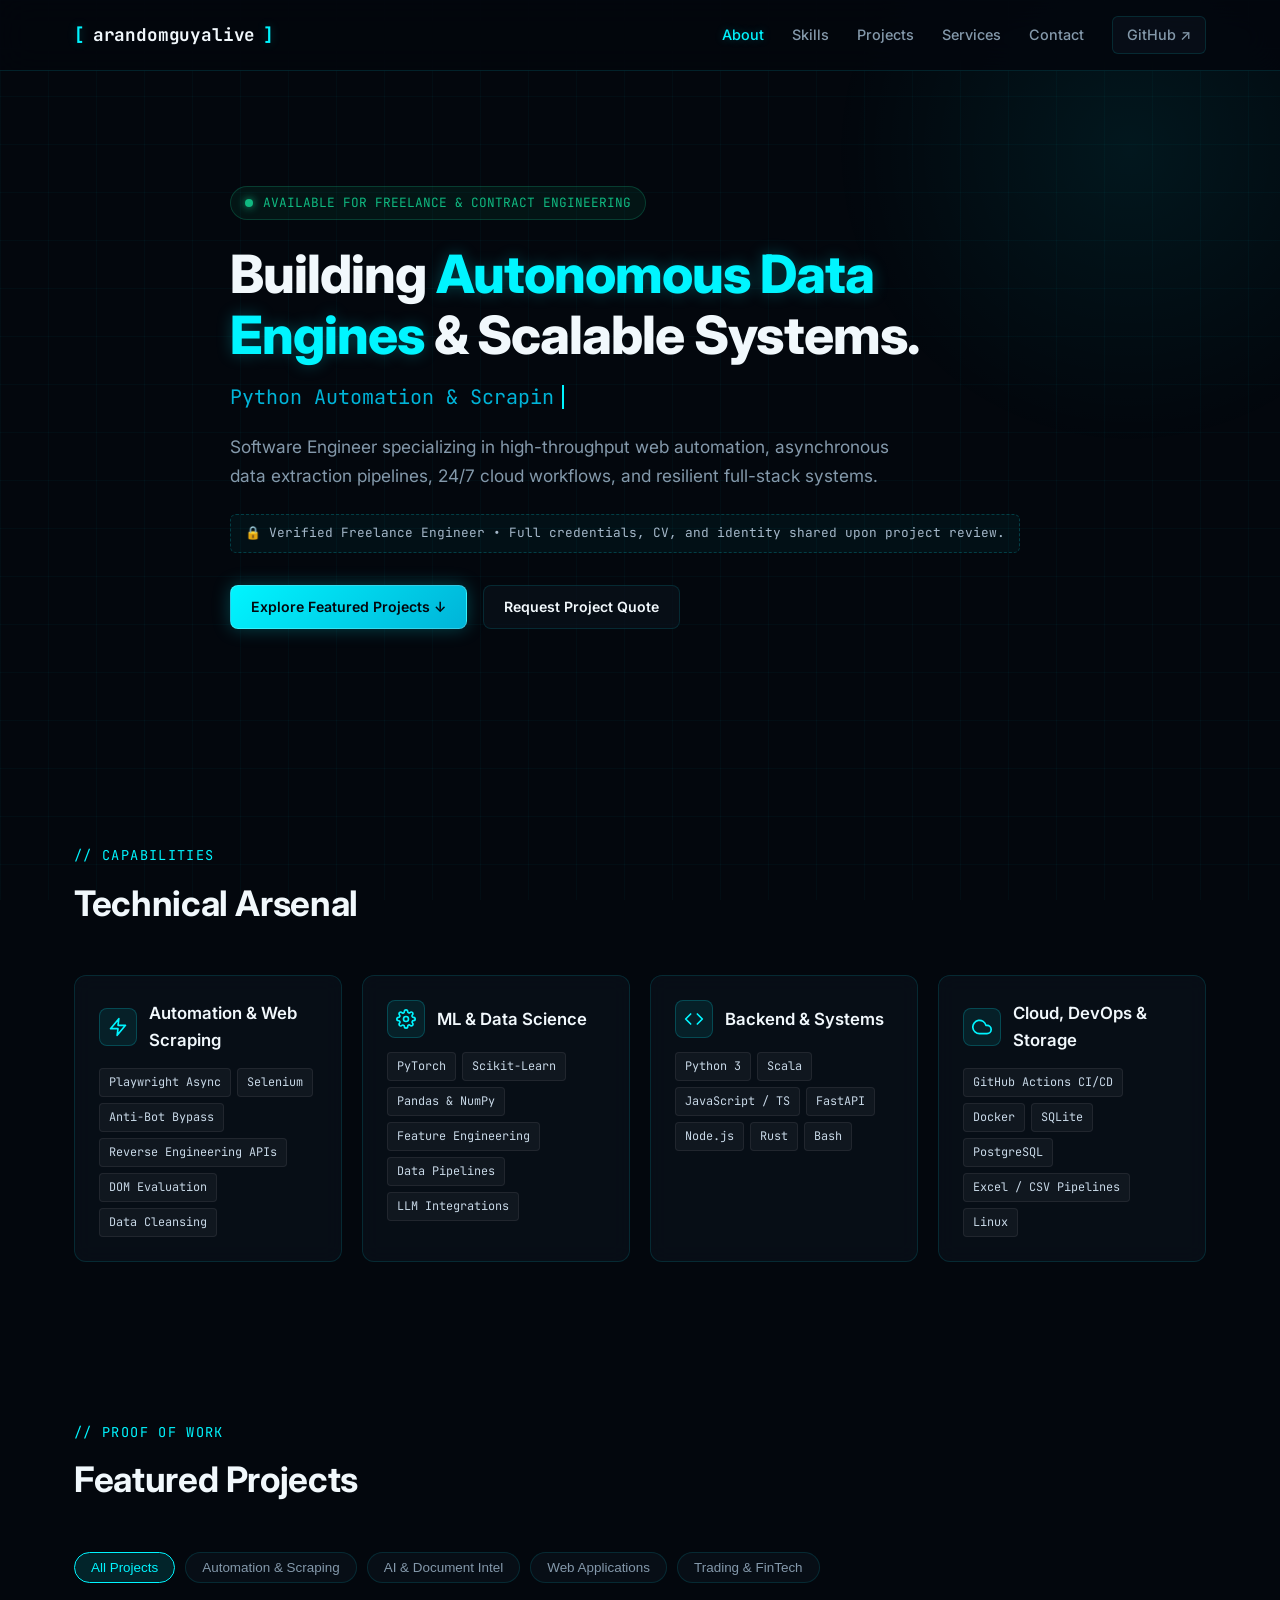
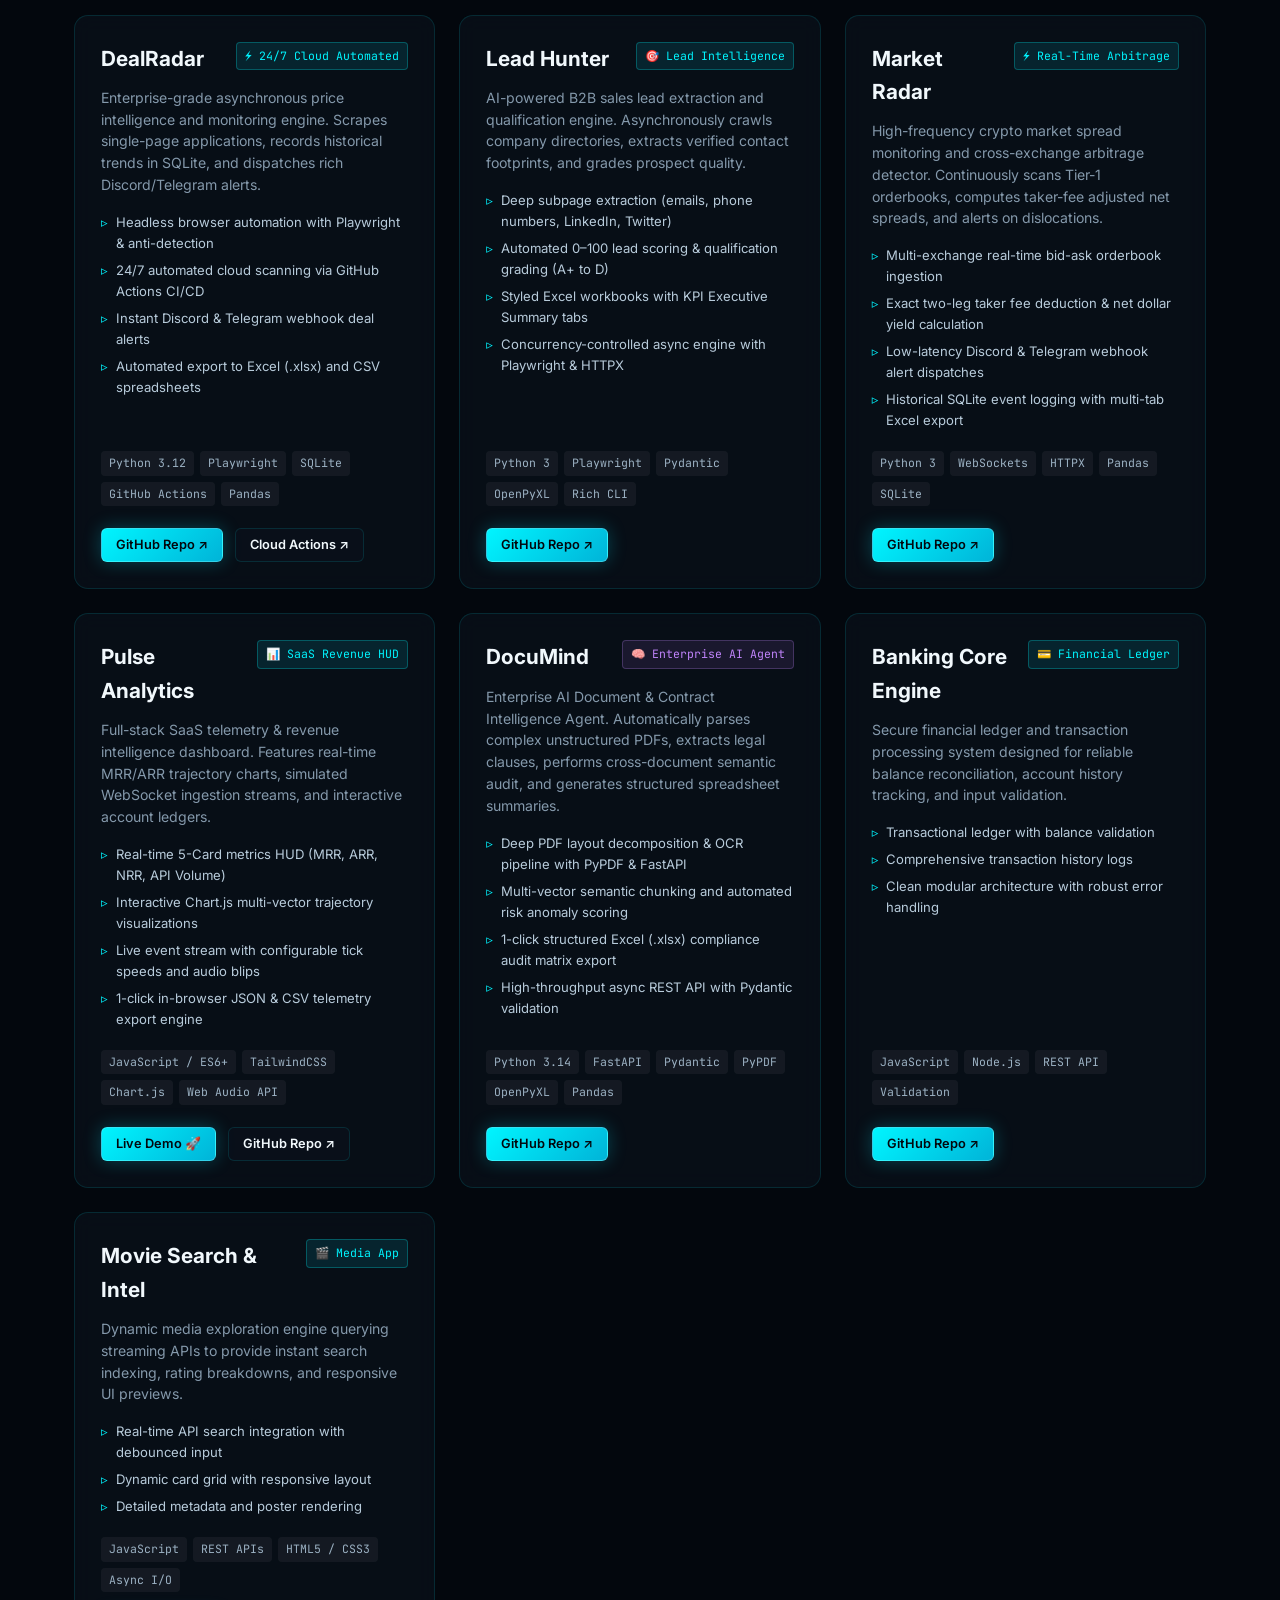
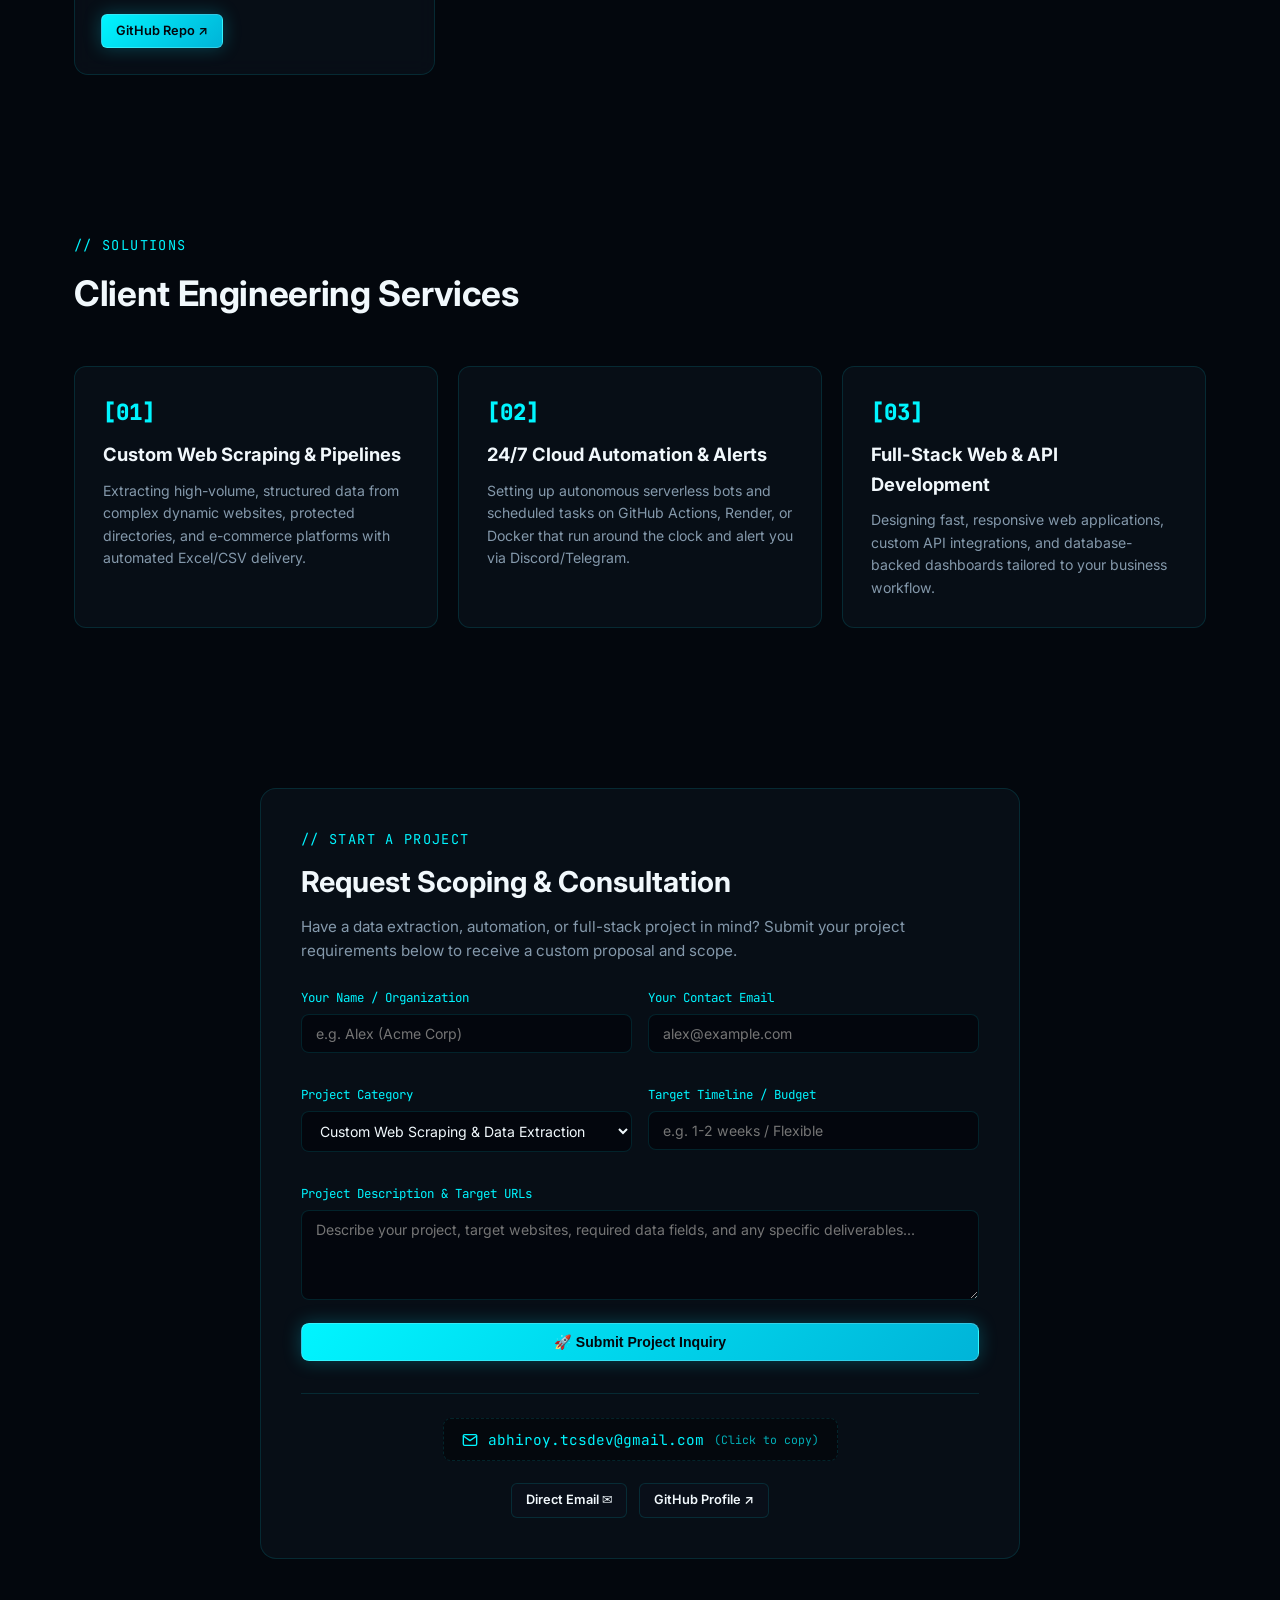
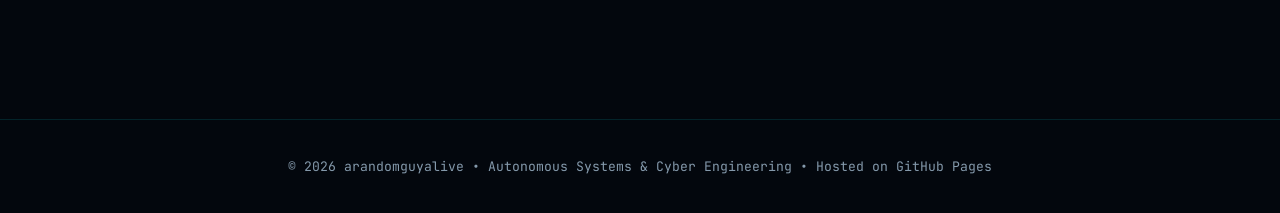
==== index.html @ b8da4493 "feat(portfolio): add DocuMind project and Live Demo link for pulse-analytics" ====
<!DOCTYPE html>
<html lang="en">
<head>
  <meta charset="UTF-8">
  <meta name="viewport" content="width=device-width, initial-scale=1.0">
  <title>arandomguyalive | Full-Stack Software Engineer & Automation Architect</title>
  <meta name="description" content="Portfolio of arandomguyalive — Full-Stack Engineer, Python Automation Architect, and Data Intelligence Specialist.">
  <link rel="stylesheet" href="assets/css/style.css">
  <link rel="preconnect" href="https://fonts.googleapis.com">
  <link rel="preconnect" href="https://fonts.gstatic.com" crossorigin>
  <link href="https://fonts.googleapis.com/css2?family=Inter:wght@400;500;600;700;800&family=JetBrains+Mono:wght@400;600;700&display=swap" rel="stylesheet">
</head>
<body>

  <div class="ambient-glow"></div>

  <!-- Navigation Header -->
  <header>
    <div class="container nav-container">
      <a href="#" class="logo">
        <span class="logo-bracket">[</span>arandomguyalive<span class="logo-bracket">]</span>
      </a>
      <ul class="nav-links">
        <li><a href="#about" class="active">About</a></li>
        <li><a href="#skills">Skills</a></li>
        <li><a href="#projects">Projects</a></li>
        <li><a href="#services">Services</a></li>
        <li><a href="#contact">Contact</a></li>
        <li><a href="https://github.com/arandomguyalive" target="_blank" class="btn btn-secondary btn-sm">GitHub ↗</a></li>
      </ul>
    </div>
  </header>

  <!-- Hero Section -->
  <section class="hero" id="about">
    <div class="container">
      <div class="hero-content">
        <div class="status-pill">
          <span class="pulse-indicator"></span>
          <span>AVAILABLE FOR FREELANCE & CONTRACT ENGINEERING</span>
        </div>
        <h1>Building <span class="highlight">Autonomous Data Engines</span> & Scalable Systems.</h1>
        <div class="typed-container">
          <span id="typed-text">Python Automation Architect</span>
          <span class="typed-cursor"></span>
        </div>
        <p class="hero-description">
          Software Engineer specializing in high-throughput web automation, asynchronous data extraction pipelines, 24/7 cloud workflows, and resilient full-stack systems.
        </p>
        <div class="privacy-badge">
          <span>🔒 Verified Freelance Engineer • Full credentials, CV, and identity shared upon project review.</span>
        </div>
        <div class="hero-cta">
          <a href="#projects" class="btn btn-primary">Explore Featured Projects ↓</a>
          <a href="#contact" class="btn btn-secondary">Request Project Quote</a>
        </div>
      </div>
    </div>
  </section>

  <!-- Technical Arsenal / Skills Matrix -->
  <section id="skills">
    <div class="container">
      <div class="section-header">
        <span class="section-tag">// Capabilities</span>
        <h2 class="section-title">Technical Arsenal</h2>
      </div>
      <div class="skills-grid">
        
        <!-- Skill 1: Automation & Scraping -->
        <div class="skill-card">
          <div class="skill-header">
            <div class="skill-icon">
              <svg width="20" height="20" viewBox="0 0 24 24" fill="none" stroke="currentColor" stroke-width="2" stroke-linecap="round" stroke-linejoin="round"><path d="M13 2L3 14h9l-1 8 10-12h-9l1-8z"/></svg>
            </div>
            <h3 class="skill-title">Automation & Web Scraping</h3>
          </div>
          <div class="skill-tags">
            <span class="skill-tag">Playwright Async</span>
            <span class="skill-tag">Selenium</span>
            <span class="skill-tag">Anti-Bot Bypass</span>
            <span class="skill-tag">Reverse Engineering APIs</span>
            <span class="skill-tag">DOM Evaluation</span>
            <span class="skill-tag">Data Cleansing</span>
          </div>
        </div>

        <!-- Skill 2: Machine Learning & Data Science -->
        <div class="skill-card">
          <div class="skill-header">
            <div class="skill-icon">
              <svg width="20" height="20" viewBox="0 0 24 24" fill="none" stroke="currentColor" stroke-width="2" stroke-linecap="round" stroke-linejoin="round"><circle cx="12" cy="12" r="3"/><path d="M19.4 15a1.65 1.65 0 0 0 .33 1.82l.06.06a2 2 0 0 1 0 2.83 2 2 0 0 1-2.83 0l-.06-.06a1.65 1.65 0 0 0-1.82-.33 1.65 1.65 0 0 0-1 1.51V21a2 2 0 0 1-2 2 2 2 0 0 1-2-2v-.09A1.65 1.65 0 0 0 9 19.4a1.65 1.65 0 0 0-1.82.33l-.06.06a2 2 0 0 1-2.83 0 2 2 0 0 1 0-2.83l.06-.06a1.65 1.65 0 0 0 .33-1.82 1.65 1.65 0 0 0-1.51-1H3a2 2 0 0 1-2-2 2 2 0 0 1 2-2h.09A1.65 1.65 0 0 0 4.6 9a1.65 1.65 0 0 0-.33-1.82l-.06-.06a2 2 0 0 1 0-2.83 2 2 0 0 1 2.83 0l.06.06a1.65 1.65 0 0 0 1.82.33H9a1.65 1.65 0 0 0 1-1.51V3a2 2 0 0 1 2-2 2 2 0 0 1 2 2v.09a1.65 1.65 0 0 0 1 1.51 1.65 1.65 0 0 0 1.82-.33l.06-.06a2 2 0 0 1 2.83 0 2 2 0 0 1 0 2.83l-.06.06a1.65 1.65 0 0 0-.33 1.82V9a1.65 1.65 0 0 0 1.51 1H21a2 2 0 0 1 2 2 2 2 0 0 1-2 2h-.09a1.65 1.65 0 0 0-1.51 1z"/></svg>
            </div>
            <h3 class="skill-title">ML & Data Science</h3>
          </div>
          <div class="skill-tags">
            <span class="skill-tag">PyTorch</span>
            <span class="skill-tag">Scikit-Learn</span>
            <span class="skill-tag">Pandas & NumPy</span>
            <span class="skill-tag">Feature Engineering</span>
            <span class="skill-tag">Data Pipelines</span>
            <span class="skill-tag">LLM Integrations</span>
          </div>
        </div>

        <!-- Skill 3: Backend & Systems -->
        <div class="skill-card">
          <div class="skill-header">
            <div class="skill-icon">
              <svg width="20" height="20" viewBox="0 0 24 24" fill="none" stroke="currentColor" stroke-width="2" stroke-linecap="round" stroke-linejoin="round"><polyline points="16 18 22 12 16 6"/><polyline points="8 6 2 12 8 18"/></svg>
            </div>
            <h3 class="skill-title">Backend & Systems</h3>
          </div>
          <div class="skill-tags">
            <span class="skill-tag">Python 3</span>
            <span class="skill-tag">Scala</span>
            <span class="skill-tag">JavaScript / TS</span>
            <span class="skill-tag">FastAPI</span>
            <span class="skill-tag">Node.js</span>
            <span class="skill-tag">Rust</span>
            <span class="skill-tag">Bash</span>
          </div>
        </div>

        <!-- Skill 4: Cloud, DevOps & Storage -->
        <div class="skill-card">
          <div class="skill-header">
            <div class="skill-icon">
              <svg width="20" height="20" viewBox="0 0 24 24" fill="none" stroke="currentColor" stroke-width="2" stroke-linecap="round" stroke-linejoin="round"><path d="M18 10h-1.26A8 8 0 1 0 9 20h9a5 5 0 0 0 0-10z"/></svg>
            </div>
            <h3 class="skill-title">Cloud, DevOps & Storage</h3>
          </div>
          <div class="skill-tags">
            <span class="skill-tag">GitHub Actions CI/CD</span>
            <span class="skill-tag">Docker</span>
            <span class="skill-tag">SQLite</span>
            <span class="skill-tag">PostgreSQL</span>
            <span class="skill-tag">Excel / CSV Pipelines</span>
            <span class="skill-tag">Linux</span>
          </div>
        </div>

      </div>
    </div>
  </section>

  <!-- Featured Projects Showcase -->
  <section id="projects">
    <div class="container">
      <div class="section-header">
        <span class="section-tag">// Proof of Work</span>
        <h2 class="section-title">Featured Projects</h2>
      </div>

      <div class="filter-container">
        <button class="filter-btn active" data-filter="all">All Projects</button>
        <button class="filter-btn" data-filter="automation">Automation & Scraping</button>
        <button class="filter-btn" data-filter="ai">AI & Document Intel</button>
        <button class="filter-btn" data-filter="fullstack">Web Applications</button>
        <button class="filter-btn" data-filter="fintech">Trading & FinTech</button>
      </div>

      <div class="projects-grid">

        <!-- Project 1: DealRadar -->
        <div class="project-card" data-category="automation">
          <div>
            <div class="project-header">
              <h3 class="project-title">DealRadar</h3>
              <span class="project-badge">⚡ 24/7 Cloud Automated</span>
            </div>
            <p class="project-description">
              Enterprise-grade asynchronous price intelligence and monitoring engine. Scrapes single-page applications, records historical trends in SQLite, and dispatches rich Discord/Telegram alerts.
            </p>
            <ul class="project-features">
              <li><span class="feature-bullet">▹</span> Headless browser automation with Playwright & anti-detection</li>
              <li><span class="feature-bullet">▹</span> 24/7 automated cloud scanning via GitHub Actions CI/CD</li>
              <li><span class="feature-bullet">▹</span> Instant Discord & Telegram webhook deal alerts</li>
              <li><span class="feature-bullet">▹</span> Automated export to Excel (.xlsx) and CSV spreadsheets</li>
            </ul>
          </div>
          <div>
            <div class="project-tech-stack">
              <span class="tech-tag">Python 3.12</span>
              <span class="tech-tag">Playwright</span>
              <span class="tech-tag">SQLite</span>
              <span class="tech-tag">GitHub Actions</span>
              <span class="tech-tag">Pandas</span>
            </div>
            <div class="project-links">
              <a href="https://github.com/arandomguyalive/DealRadar" target="_blank" class="btn btn-primary btn-sm">GitHub Repo ↗</a>
              <a href="https://github.com/arandomguyalive/DealRadar/actions" target="_blank" class="btn btn-secondary btn-sm">Cloud Actions ↗</a>
            </div>
          </div>
        </div>

        <!-- Project 2: Lead Hunter -->
        <div class="project-card" data-category="automation">
          <div>
            <div class="project-header">
              <h3 class="project-title">Lead Hunter</h3>
              <span class="project-badge">🎯 Lead Intelligence</span>
            </div>
            <p class="project-description">
              AI-powered B2B sales lead extraction and qualification engine. Asynchronously crawls company directories, extracts verified contact footprints, and grades prospect quality.
            </p>
            <ul class="project-features">
              <li><span class="feature-bullet">▹</span> Deep subpage extraction (emails, phone numbers, LinkedIn, Twitter)</li>
              <li><span class="feature-bullet">▹</span> Automated 0–100 lead scoring & qualification grading (A+ to D)</li>
              <li><span class="feature-bullet">▹</span> Styled Excel workbooks with KPI Executive Summary tabs</li>
              <li><span class="feature-bullet">▹</span> Concurrency-controlled async engine with Playwright & HTTPX</li>
            </ul>
          </div>
          <div>
            <div class="project-tech-stack">
              <span class="tech-tag">Python 3</span>
              <span class="tech-tag">Playwright</span>
              <span class="tech-tag">Pydantic</span>
              <span class="tech-tag">OpenPyXL</span>
              <span class="tech-tag">Rich CLI</span>
            </div>
            <div class="project-links">
              <a href="https://github.com/arandomguyalive/lead-hunter" target="_blank" class="btn btn-primary btn-sm">GitHub Repo ↗</a>
            </div>
          </div>
        </div>

        <!-- Project 3: Market Radar -->
        <div class="project-card" data-category="fintech">
          <div>
            <div class="project-header">
              <h3 class="project-title">Market Radar</h3>
              <span class="project-badge">⚡ Real-Time Arbitrage</span>
            </div>
            <p class="project-description">
              High-frequency crypto market spread monitoring and cross-exchange arbitrage detector. Continuously scans Tier-1 orderbooks, computes taker-fee adjusted net spreads, and alerts on dislocations.
            </p>
            <ul class="project-features">
              <li><span class="feature-bullet">▹</span> Multi-exchange real-time bid-ask orderbook ingestion</li>
              <li><span class="feature-bullet">▹</span> Exact two-leg taker fee deduction & net dollar yield calculation</li>
              <li><span class="feature-bullet">▹</span> Low-latency Discord & Telegram webhook alert dispatches</li>
              <li><span class="feature-bullet">▹</span> Historical SQLite event logging with multi-tab Excel export</li>
            </ul>
          </div>
          <div>
            <div class="project-tech-stack">
              <span class="tech-tag">Python 3</span>
              <span class="tech-tag">WebSockets</span>
              <span class="tech-tag">HTTPX</span>
              <span class="tech-tag">Pandas</span>
              <span class="tech-tag">SQLite</span>
            </div>
            <div class="project-links">
              <a href="https://github.com/arandomguyalive/market-radar" target="_blank" class="btn btn-primary btn-sm">GitHub Repo ↗</a>
            </div>
          </div>
        </div>

        <!-- Project 4: Pulse Analytics -->
        <div class="project-card" data-category="fullstack">
          <div>
            <div class="project-header">
              <h3 class="project-title">Pulse Analytics</h3>
              <span class="project-badge">📊 SaaS Revenue HUD</span>
            </div>
            <p class="project-description">
              Full-stack SaaS telemetry & revenue intelligence dashboard. Features real-time MRR/ARR trajectory charts, simulated WebSocket ingestion streams, and interactive account ledgers.
            </p>
            <ul class="project-features">
              <li><span class="feature-bullet">▹</span> Real-time 5-Card metrics HUD (MRR, ARR, NRR, API Volume)</li>
              <li><span class="feature-bullet">▹</span> Interactive Chart.js multi-vector trajectory visualizations</li>
              <li><span class="feature-bullet">▹</span> Live event stream with configurable tick speeds and audio blips</li>
              <li><span class="feature-bullet">▹</span> 1-click in-browser JSON & CSV telemetry export engine</li>
            </ul>
          </div>
          <div>
            <div class="project-tech-stack">
              <span class="tech-tag">JavaScript / ES6+</span>
              <span class="tech-tag">TailwindCSS</span>
              <span class="tech-tag">Chart.js</span>
              <span class="tech-tag">Web Audio API</span>
            </div>
            <div class="project-links">
              <a href="https://arandomguyalive.github.io/pulse-analytics/" target="_blank" class="btn btn-primary btn-sm">Live Demo 🚀</a>
              <a href="https://github.com/arandomguyalive/pulse-analytics" target="_blank" class="btn btn-secondary btn-sm">GitHub Repo ↗</a>
            </div>
          </div>
        </div>

        <!-- Project 5: DocuMind -->
        <div class="project-card" data-category="ai">
          <div>
            <div class="project-header">
              <h3 class="project-title">DocuMind</h3>
              <span class="project-badge purple">🧠 Enterprise AI Agent</span>
            </div>
            <p class="project-description">
              Enterprise AI Document & Contract Intelligence Agent. Automatically parses complex unstructured PDFs, extracts legal clauses, performs cross-document semantic audit, and generates structured spreadsheet summaries.
            </p>
            <ul class="project-features">
              <li><span class="feature-bullet">▹</span> Deep PDF layout decomposition & OCR pipeline with PyPDF & FastAPI</li>
              <li><span class="feature-bullet">▹</span> Multi-vector semantic chunking and automated risk anomaly scoring</li>
              <li><span class="feature-bullet">▹</span> 1-click structured Excel (.xlsx) compliance audit matrix export</li>
              <li><span class="feature-bullet">▹</span> High-throughput async REST API with Pydantic validation</li>
            </ul>
          </div>
          <div>
            <div class="project-tech-stack">
              <span class="tech-tag">Python 3.14</span>
              <span class="tech-tag">FastAPI</span>
              <span class="tech-tag">Pydantic</span>
              <span class="tech-tag">PyPDF</span>
              <span class="tech-tag">OpenPyXL</span>
              <span class="tech-tag">Pandas</span>
            </div>
            <div class="project-links">
              <a href="https://github.com/arandomguyalive/docu-mind" target="_blank" class="btn btn-primary btn-sm">GitHub Repo ↗</a>
            </div>
          </div>
        </div>

        <!-- Project 6: Banking Transaction Core -->
        <div class="project-card" data-category="fullstack">
          <div>
            <div class="project-header">
              <h3 class="project-title">Banking Core Engine</h3>
              <span class="project-badge">💳 Financial Ledger</span>
            </div>
            <p class="project-description">
              Secure financial ledger and transaction processing system designed for reliable balance reconciliation, account history tracking, and input validation.
            </p>
            <ul class="project-features">
              <li><span class="feature-bullet">▹</span> Transactional ledger with balance validation</li>
              <li><span class="feature-bullet">▹</span> Comprehensive transaction history logs</li>
              <li><span class="feature-bullet">▹</span> Clean modular architecture with robust error handling</li>
            </ul>
          </div>
          <div>
            <div class="project-tech-stack">
              <span class="tech-tag">JavaScript</span>
              <span class="tech-tag">Node.js</span>
              <span class="tech-tag">REST API</span>
              <span class="tech-tag">Validation</span>
            </div>
            <div class="project-links">
              <a href="https://github.com/arandomguyalive/banking-main" target="_blank" class="btn btn-primary btn-sm">GitHub Repo ↗</a>
            </div>
          </div>
        </div>

        <!-- Project 7: Movie Intelligence & Search App -->
        <div class="project-card" data-category="fullstack">
          <div>
            <div class="project-header">
              <h3 class="project-title">Movie Search & Intel</h3>
              <span class="project-badge">🎬 Media App</span>
            </div>
            <p class="project-description">
              Dynamic media exploration engine querying streaming APIs to provide instant search indexing, rating breakdowns, and responsive UI previews.
            </p>
            <ul class="project-features">
              <li><span class="feature-bullet">▹</span> Real-time API search integration with debounced input</li>
              <li><span class="feature-bullet">▹</span> Dynamic card grid with responsive layout</li>
              <li><span class="feature-bullet">▹</span> Detailed metadata and poster rendering</li>
            </ul>
          </div>
          <div>
            <div class="project-tech-stack">
              <span class="tech-tag">JavaScript</span>
              <span class="tech-tag">REST APIs</span>
              <span class="tech-tag">HTML5 / CSS3</span>
              <span class="tech-tag">Async I/O</span>
            </div>
            <div class="project-links">
              <a href="https://github.com/arandomguyalive/movie-search-app" target="_blank" class="btn btn-primary btn-sm">GitHub Repo ↗</a>
            </div>
          </div>
        </div>

      </div>
    </div>
  </section>

  <!-- Freelance Services & Client Solutions -->
  <section id="services">
    <div class="container">
      <div class="section-header">
        <span class="section-tag">// Solutions</span>
        <h2 class="section-title">Client Engineering Services</h2>
      </div>
      <div class="services-grid">
        <div class="service-card">
          <div class="service-code">[01]</div>
          <h3 class="service-title">Custom Web Scraping & Pipelines</h3>
          <p class="service-desc">
            Extracting high-volume, structured data from complex dynamic websites, protected directories, and e-commerce platforms with automated Excel/CSV delivery.
          </p>
        </div>

        <div class="service-card">
          <div class="service-code">[02]</div>
          <h3 class="service-title">24/7 Cloud Automation & Alerts</h3>
          <p class="service-desc">
            Setting up autonomous serverless bots and scheduled tasks on GitHub Actions, Render, or Docker that run around the clock and alert you via Discord/Telegram.
          </p>
        </div>

        <div class="service-card">
          <div class="service-code">[03]</div>
          <h3 class="service-title">Full-Stack Web & API Development</h3>
          <p class="service-desc">
            Designing fast, responsive web applications, custom API integrations, and database-backed dashboards tailored to your business workflow.
          </p>
        </div>
      </div>
    </div>
  </section>

  <!-- Contact & Project Inquiry Section -->
  <section id="contact">
    <div class="container">
      <div class="contact-card">
        <span class="section-tag">// Start a Project</span>
        <h3>Request Scoping & Consultation</h3>
        <p>Have a data extraction, automation, or full-stack project in mind? Submit your project requirements below to receive a custom proposal and scope.</p>
        
        <!-- Project Inquiry Form -->
        <form class="inquiry-form" id="inquiry-form">
          <div class="form-row">
            <div class="form-group">
              <label for="client-name">Your Name / Organization</label>
              <input type="text" id="client-name" required placeholder="e.g. Alex (Acme Corp)">
            </div>
            <div class="form-group">
              <label for="client-email">Your Contact Email</label>
              <input type="email" id="client-email" required placeholder="alex@example.com">
            </div>
          </div>

          <div class="form-row">
            <div class="form-group">
              <label for="project-type">Project Category</label>
              <select id="project-type" required>
                <option value="Custom Web Scraping & Data Extraction">Custom Web Scraping & Data Extraction</option>
                <option value="24/7 Cloud Automation & Alert Bot">24/7 Cloud Automation & Alert Bot</option>
                <option value="Full-Stack Web / API Development">Full-Stack Web / API Development</option>
                <option value="Machine Learning / Data Pipeline">Machine Learning / Data Pipeline</option>
                <option value="Trading / FinTech Bot">Trading / FinTech Bot</option>
                <option value="Other Custom Engineering">Other Custom Engineering</option>
              </select>
            </div>
            <div class="form-group">
              <label for="project-timeline">Target Timeline / Budget</label>
              <input type="text" id="project-timeline" placeholder="e.g. 1-2 weeks / Flexible">
            </div>
          </div>

          <div class="form-group">
            <label for="project-details">Project Description & Target URLs</label>
            <textarea id="project-details" rows="4" required placeholder="Describe your project, target websites, required data fields, and any specific deliverables..."></textarea>
          </div>

          <button type="submit" class="btn btn-primary" style="width: 100%;">
            🚀 Submit Project Inquiry
          </button>
        </form>

        <div style="margin-top: 32px; border-top: 1px solid var(--border-subtle); padding-top: 24px; text-align: center;">
          <div class="email-box" id="copy-email-btn" data-email="abhiroy.tcsdev@gmail.com" title="Click to copy email">
            <svg width="16" height="16" viewBox="0 0 24 24" fill="none" stroke="currentColor" stroke-width="2" stroke-linecap="round" stroke-linejoin="round"><path d="M4 4h16c1.1 0 2 .9 2 2v12c0 1.1-.9 2-2 2H4c-1.1 0-2-.9-2-2V6c0-1.1.9-2 2-2z"/><polyline points="22,6 12,13 2,6"/></svg>
            <span>abhiroy.tcsdev@gmail.com</span>
            <span style="font-size: 0.72rem; opacity: 0.7;">(Click to copy)</span>
          </div>

          <div style="display: flex; gap: 12px; justify-content: center; flex-wrap: wrap; margin-top: 6px;">
            <a href="mailto:abhiroy.tcsdev@gmail.com?subject=Project%20Inquiry%20from%20Portfolio" class="btn btn-secondary btn-sm">Direct Email ✉️</a>
            <a href="https://github.com/arandomguyalive" target="_blank" class="btn btn-secondary btn-sm">GitHub Profile ↗</a>
          </div>
        </div>

      </div>
    </div>
  </section>

  <!-- Footer -->
  <footer>
    <div class="container">
      <p>© 2026 arandomguyalive • Autonomous Systems & Cyber Engineering • Hosted on GitHub Pages</p>
    </div>
  </footer>

  <div class="toast" id="toast"></div>

  <script src="assets/js/main.js"></script>
</body>
</html>
---- assets/css/style.css ----
:root {
  --bg-primary: #03070d;
  --bg-secondary: #080f18;
  --bg-card: rgba(10, 18, 28, 0.7);
  --bg-card-hover: rgba(14, 26, 40, 0.85);
  --border-subtle: rgba(0, 245, 255, 0.12);
  --border-hover: rgba(0, 245, 255, 0.4);
  --cyan: #00f5ff;
  --cyan-dim: #00b4d8;
  --cyan-glow: rgba(0, 245, 255, 0.25);
  --cyan-soft: rgba(0, 245, 255, 0.08);
  --text-main: #f1f8fc;
  --text-muted: #8499ab;
  --accent-green: #10b981;
  --accent-purple: #c084fc;
  --font-mono: 'JetBrains Mono', 'Fira Code', Consolas, monospace;
  --font-sans: 'Inter', system-ui, -apple-system, sans-serif;
  --transition: all 0.2s cubic-bezier(0.16, 1, 0.3, 1);
}

* {
  margin: 0;
  padding: 0;
  box-sizing: border-box;
}

html {
  scroll-behavior: smooth;
  color-scheme: dark;
}

body {
  background-color: var(--bg-primary);
  color: var(--text-main);
  font-family: var(--font-sans);
  line-height: 1.6;
  overflow-x: hidden;
  position: relative;
}

/* Futuristic Cyber Grid & Radial Atmosphere */
body::before {
  content: "";
  position: fixed;
  top: 0;
  left: 0;
  width: 100vw;
  height: 100vh;
  background: 
    linear-gradient(rgba(0, 245, 255, 0.03) 1px, transparent 1px),
    linear-gradient(90deg, rgba(0, 245, 255, 0.03) 1px, transparent 1px);
  background-size: 48px 48px;
  pointer-events: none;
  z-index: 0;
}

.ambient-glow {
  position: fixed;
  width: 600px;
  height: 600px;
  background: radial-gradient(circle, rgba(0, 245, 255, 0.07) 0%, transparent 70%);
  top: -150px;
  right: -150px;
  pointer-events: none;
  z-index: 0;
}

.container {
  max-width: 1180px;
  margin: 0 auto;
  padding: 0 24px;
  position: relative;
  z-index: 1;
}

/* Header & Navigation */
header {
  position: fixed;
  top: 0;
  left: 0;
  width: 100%;
  backdrop-filter: blur(16px);
  -webkit-backdrop-filter: blur(16px);
  background: rgba(3, 7, 13, 0.85);
  border-bottom: 1px solid var(--border-subtle);
  z-index: 100;
}

.nav-container {
  display: flex;
  justify-content: space-between;
  align-items: center;
  height: 70px;
}

.logo {
  display: inline-flex;
  align-items: center;
  gap: 8px;
  font-family: var(--font-mono);
  font-size: 1.1rem;
  font-weight: 700;
  color: var(--text-main);
  text-decoration: none;
  letter-spacing: -0.01em;
}

.logo-bracket {
  color: var(--cyan);
  text-shadow: 0 0 10px var(--cyan-glow);
}

.nav-links {
  display: flex;
  gap: 28px;
  list-style: none;
  align-items: center;
}

.nav-links a {
  color: var(--text-muted);
  text-decoration: none;
  font-size: 0.9rem;
  font-weight: 500;
  transition: var(--transition);
}

.nav-links a:hover, .nav-links a.active {
  color: var(--cyan);
  text-shadow: 0 0 8px var(--cyan-glow);
}

/* Buttons */
.btn {
  display: inline-flex;
  align-items: center;
  justify-content: center;
  gap: 8px;
  padding: 10px 20px;
  border-radius: 8px;
  font-size: 0.88rem;
  font-weight: 600;
  text-decoration: none;
  cursor: pointer;
  transition: var(--transition);
  border: 1px solid transparent;
  white-space: nowrap;
}

.btn-primary {
  background: linear-gradient(135deg, var(--cyan), var(--cyan-dim));
  color: #03070d;
  box-shadow: 0 0 18px var(--cyan-glow);
  border-color: rgba(255, 255, 255, 0.2);
}

.btn-primary:hover {
  transform: translateY(-2px);
  box-shadow: 0 0 26px rgba(0, 245, 255, 0.45);
}

.btn-secondary {
  background: var(--bg-card);
  color: var(--text-main);
  border-color: var(--border-subtle);
}

.btn-secondary:hover {
  background: var(--bg-card-hover);
  border-color: var(--cyan);
  color: var(--cyan);
  transform: translateY(-2px);
}

.btn-sm {
  padding: 6px 14px;
  font-size: 0.8rem;
  border-radius: 6px;
}

/* Hero Section */
.hero {
  min-height: 85vh;
  display: flex;
  align-items: center;
  padding-top: 110px;
  padding-bottom: 60px;
}

.hero-content {
  max-width: 820px;
}

.status-pill {
  display: inline-flex;
  align-items: center;
  gap: 10px;
  padding: 6px 14px;
  background: rgba(16, 185, 129, 0.08);
  border: 1px solid rgba(16, 185, 129, 0.25);
  border-radius: 24px;
  color: var(--accent-green);
  font-size: 0.8rem;
  font-family: var(--font-mono);
  margin-bottom: 24px;
}

.pulse-indicator {
  width: 8px;
  height: 8px;
  background: var(--accent-green);
  border-radius: 50%;
  box-shadow: 0 0 8px var(--accent-green);
  animation: radar-pulse 2s infinite;
}

@keyframes radar-pulse {
  0% { transform: scale(0.95); box-shadow: 0 0 0 0 rgba(16, 185, 129, 0.7); }
  70% { transform: scale(1); box-shadow: 0 0 0 7px rgba(16, 185, 129, 0); }
  100% { transform: scale(0.95); box-shadow: 0 0 0 0 rgba(16, 185, 129, 0); }
}

.hero h1 {
  font-size: 3.3rem;
  font-weight: 800;
  line-height: 1.15;
  margin-bottom: 16px;
  letter-spacing: -0.02em;
}

.highlight {
  color: var(--cyan);
  text-shadow: 0 0 16px var(--cyan-glow);
}

.typed-container {
  display: flex;
  align-items: center;
  gap: 8px;
  font-family: var(--font-mono);
  color: var(--cyan-dim);
  font-size: 1.25rem;
  margin-bottom: 20px;
  min-height: 32px;
}

.typed-cursor {
  display: inline-block;
  width: 2px;
  height: 1.2em;
  background: var(--cyan);
  animation: blink 1s infinite;
}

@keyframes blink {
  0%, 100% { opacity: 1; }
  50% { opacity: 0; }
}

.hero-description {
  color: var(--text-muted);
  font-size: 1.08rem;
  line-height: 1.65;
  max-width: 680px;
  margin-bottom: 24px;
}

.privacy-badge {
  display: inline-flex;
  align-items: center;
  gap: 8px;
  background: rgba(0, 245, 255, 0.04);
  border: 1px dashed rgba(0, 245, 255, 0.2);
  border-radius: 6px;
  padding: 8px 14px;
  color: #a4b8ca;
  font-size: 0.8rem;
  font-family: var(--font-mono);
  margin-bottom: 32px;
}

.hero-cta {
  display: flex;
  gap: 16px;
  flex-wrap: wrap;
}

/* Sections */
section {
  padding: 80px 0;
}

.section-header {
  margin-bottom: 44px;
}

.section-tag {
  font-family: var(--font-mono);
  color: var(--cyan);
  font-size: 0.85rem;
  text-transform: uppercase;
  letter-spacing: 0.1em;
  margin-bottom: 8px;
  display: block;
}

.section-title {
  font-size: 2.2rem;
  font-weight: 700;
  letter-spacing: -0.01em;
}

/* Skills Grid */
.skills-grid {
  display: grid;
  grid-template-columns: repeat(auto-fit, minmax(260px, 1fr));
  gap: 20px;
}

.skill-card {
  background: var(--bg-card);
  border: 1px solid var(--border-subtle);
  border-radius: 12px;
  padding: 24px;
  backdrop-filter: blur(10px);
  transition: var(--transition);
  position: relative;
  overflow: hidden;
}

.skill-card:hover {
  background: var(--bg-card-hover);
  border-color: var(--border-hover);
  transform: translateY(-4px);
  box-shadow: 0 10px 25px rgba(0, 0, 0, 0.4);
}

.skill-header {
  display: flex;
  align-items: center;
  gap: 12px;
  margin-bottom: 14px;
}

.skill-icon {
  width: 38px;
  height: 38px;
  display: flex;
  align-items: center;
  justify-content: center;
  background: var(--cyan-soft);
  border: 1px solid rgba(0, 245, 255, 0.2);
  border-radius: 8px;
  color: var(--cyan);
  font-size: 1.1rem;
  flex-shrink: 0;
}

.skill-title {
  font-size: 1.05rem;
  font-weight: 600;
  color: var(--text-main);
}

.skill-tags {
  display: flex;
  flex-wrap: wrap;
  gap: 6px;
}

.skill-tag {
  background: rgba(255, 255, 255, 0.04);
  color: #c7d8e6;
  font-family: var(--font-mono);
  font-size: 0.74rem;
  padding: 4px 9px;
  border-radius: 4px;
  border: 1px solid rgba(255, 255, 255, 0.07);
}

/* Filter Controls */
.filter-container {
  display: flex;
  gap: 10px;
  margin-bottom: 32px;
  flex-wrap: wrap;
}

.filter-btn {
  background: var(--bg-card);
  border: 1px solid var(--border-subtle);
  color: var(--text-muted);
  padding: 7px 16px;
  border-radius: 20px;
  font-size: 0.84rem;
  font-weight: 500;
  cursor: pointer;
  transition: var(--transition);
}

.filter-btn:hover, .filter-btn.active {
  background: rgba(0, 245, 255, 0.12);
  color: var(--cyan);
  border-color: var(--cyan);
}

/* Projects Showcase */
.projects-grid {
  display: grid;
  grid-template-columns: repeat(auto-fit, minmax(340px, 1fr));
  gap: 24px;
}

.project-card {
  background: var(--bg-card);
  border: 1px solid var(--border-subtle);
  border-radius: 14px;
  padding: 26px;
  display: flex;
  flex-direction: column;
  justify-content: space-between;
  backdrop-filter: blur(10px);
  transition: var(--transition);
  position: relative;
}

.project-card:hover {
  background: var(--bg-card-hover);
  border-color: var(--border-hover);
  transform: translateY(-5px);
  box-shadow: 0 16px 32px rgba(0, 0, 0, 0.5);
}

/* Clean Flex Header to Prevent Overlaps */
.project-header {
  display: flex;
  align-items: flex-start;
  justify-content: space-between;
  gap: 12px;
  margin-bottom: 12px;
}

.project-title {
  font-size: 1.3rem;
  font-weight: 700;
  color: var(--text-main);
}

.project-badge {
  background: rgba(0, 245, 255, 0.1);
  color: var(--cyan);
  font-size: 0.72rem;
  font-family: var(--font-mono);
  padding: 4px 8px;
  border-radius: 4px;
  border: 1px solid rgba(0, 245, 255, 0.25);
  white-space: nowrap;
  flex-shrink: 0;
}

.project-badge.purple {
  background: rgba(192, 132, 252, 0.1);
  color: var(--accent-purple);
  border-color: rgba(192, 132, 252, 0.25);
}

.project-description {
  color: var(--text-muted);
  font-size: 0.88rem;
  line-height: 1.55;
  margin-bottom: 16px;
}

.project-features {
  list-style: none;
  margin-bottom: 20px;
}

.project-features li {
  color: #b8ccdb;
  font-size: 0.82rem;
  margin-bottom: 6px;
  display: flex;
  align-items: flex-start;
  gap: 8px;
}

.feature-bullet {
  color: var(--cyan);
  flex-shrink: 0;
}

.project-tech-stack {
  display: flex;
  flex-wrap: wrap;
  gap: 6px;
  margin-bottom: 22px;
}

.tech-tag {
  background: rgba(255, 255, 255, 0.05);
  color: #9cb2c4;
  font-family: var(--font-mono);
  font-size: 0.72rem;
  padding: 3px 8px;
  border-radius: 4px;
}

.project-links {
  display: flex;
  gap: 12px;
  margin-top: auto;
}

/* Services Grid */
.services-grid {
  display: grid;
  grid-template-columns: repeat(auto-fit, minmax(300px, 1fr));
  gap: 20px;
}

.service-card {
  background: var(--bg-card);
  border: 1px solid var(--border-subtle);
  border-radius: 12px;
  padding: 28px;
  transition: var(--transition);
}

.service-card:hover {
  border-color: var(--border-hover);
  transform: translateY(-4px);
}

.service-code {
  font-family: var(--font-mono);
  font-size: 1.4rem;
  font-weight: 800;
  color: var(--cyan);
  margin-bottom: 10px;
}

.service-title {
  font-size: 1.15rem;
  font-weight: 700;
  margin-bottom: 10px;
}

.service-desc {
  color: var(--text-muted);
  font-size: 0.88rem;
  line-height: 1.6;
}

/* Contact / Inquiry Card */
.contact-card {
  background: var(--bg-card);
  border: 1px solid var(--border-subtle);
  border-radius: 16px;
  padding: 40px;
  max-width: 760px;
  margin: 0 auto;
}

.contact-card h3 {
  font-size: 1.8rem;
  margin-bottom: 10px;
}

.contact-card p {
  color: var(--text-muted);
  font-size: 0.95rem;
  margin-bottom: 24px;
}

/* Inquiry Form */
.inquiry-form {
  margin-top: 20px;
  text-align: left;
}

.form-row {
  display: grid;
  grid-template-columns: 1fr 1fr;
  gap: 16px;
  margin-bottom: 16px;
}

.form-group {
  margin-bottom: 16px;
}

.form-group label {
  display: block;
  font-size: 0.78rem;
  font-family: var(--font-mono);
  color: var(--cyan);
  margin-bottom: 6px;
}

.form-group input,
.form-group select,
.form-group textarea {
  width: 100%;
  background: rgba(3, 7, 13, 0.85);
  border: 1px solid var(--border-subtle);
  border-radius: 8px;
  padding: 10px 14px;
  color: var(--text-main);
  font-family: var(--font-sans);
  font-size: 0.88rem;
  outline: none;
  transition: var(--transition);
}

.form-group select option {
  background: var(--bg-secondary);
  color: var(--text-main);
}

.form-group input:focus,
.form-group select:focus,
.form-group textarea:focus {
  border-color: var(--cyan);
  box-shadow: 0 0 10px var(--cyan-glow);
}

.email-box {
  display: inline-flex;
  align-items: center;
  gap: 10px;
  background: rgba(0, 0, 0, 0.4);
  border: 1px dashed var(--border-subtle);
  padding: 9px 18px;
  border-radius: 8px;
  margin-bottom: 16px;
  font-family: var(--font-mono);
  font-size: 0.9rem;
  color: var(--cyan);
  cursor: pointer;
  transition: var(--transition);
}

.email-box:hover {
  border-color: var(--cyan);
  background: var(--cyan-soft);
}

/* Footer */
footer {
  border-top: 1px solid var(--border-subtle);
  padding: 36px 0;
  margin-top: 80px;
  text-align: center;
  color: var(--text-muted);
  font-size: 0.82rem;
  font-family: var(--font-mono);
}

/* Toast */
.toast {
  position: fixed;
  bottom: 24px;
  right: 24px;
  background: var(--bg-secondary);
  color: var(--cyan);
  border: 1px solid var(--cyan);
  padding: 12px 20px;
  border-radius: 8px;
  box-shadow: 0 10px 25px rgba(0, 0, 0, 0.8);
  transform: translateY(100px);
  opacity: 0;
  transition: var(--transition);
  z-index: 1000;
  font-family: var(--font-mono);
  font-size: 0.85rem;
}

.toast.show {
  transform: translateY(0);
  opacity: 1;
}

/* Responsive */
@media (max-width: 768px) {
  .hero h1 { font-size: 2.3rem; }
  .nav-links { display: none; }
  .form-row { grid-template-columns: 1fr; gap: 0; }
  .contact-card { padding: 24px; }
}
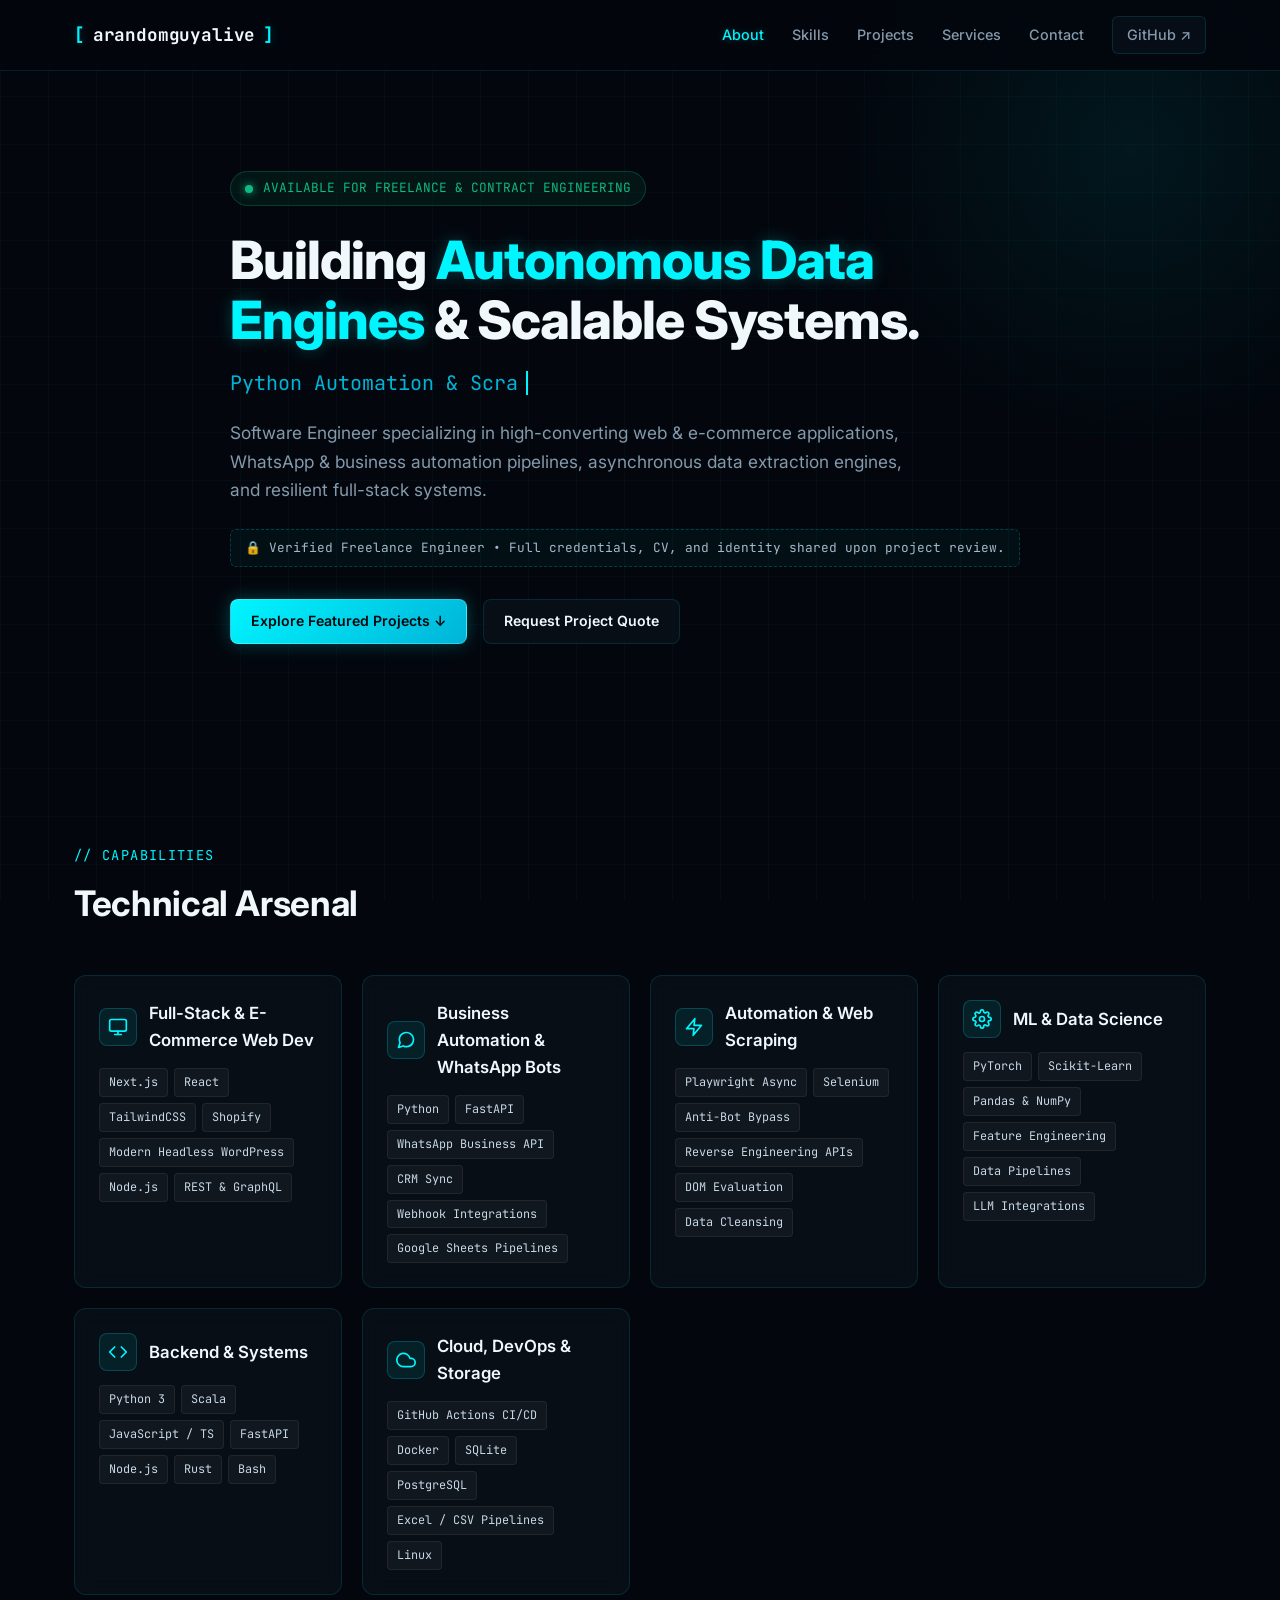
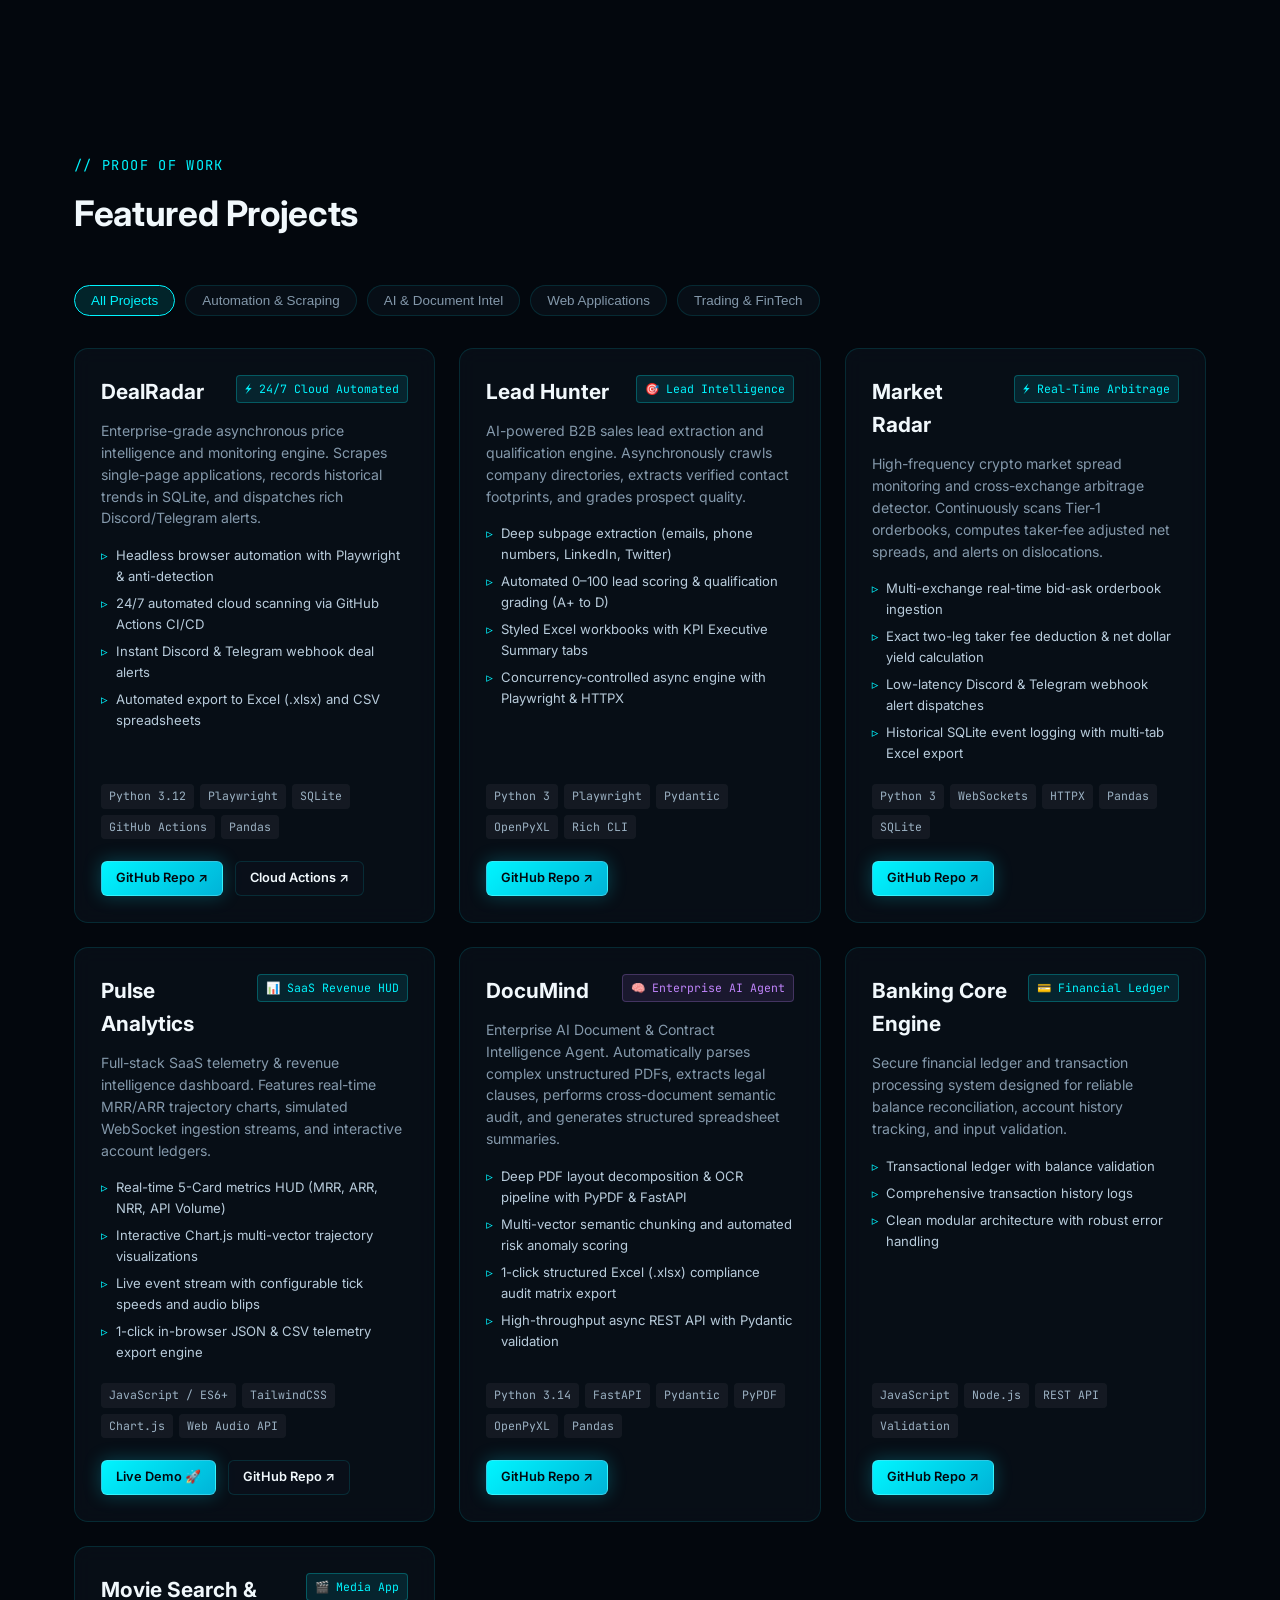
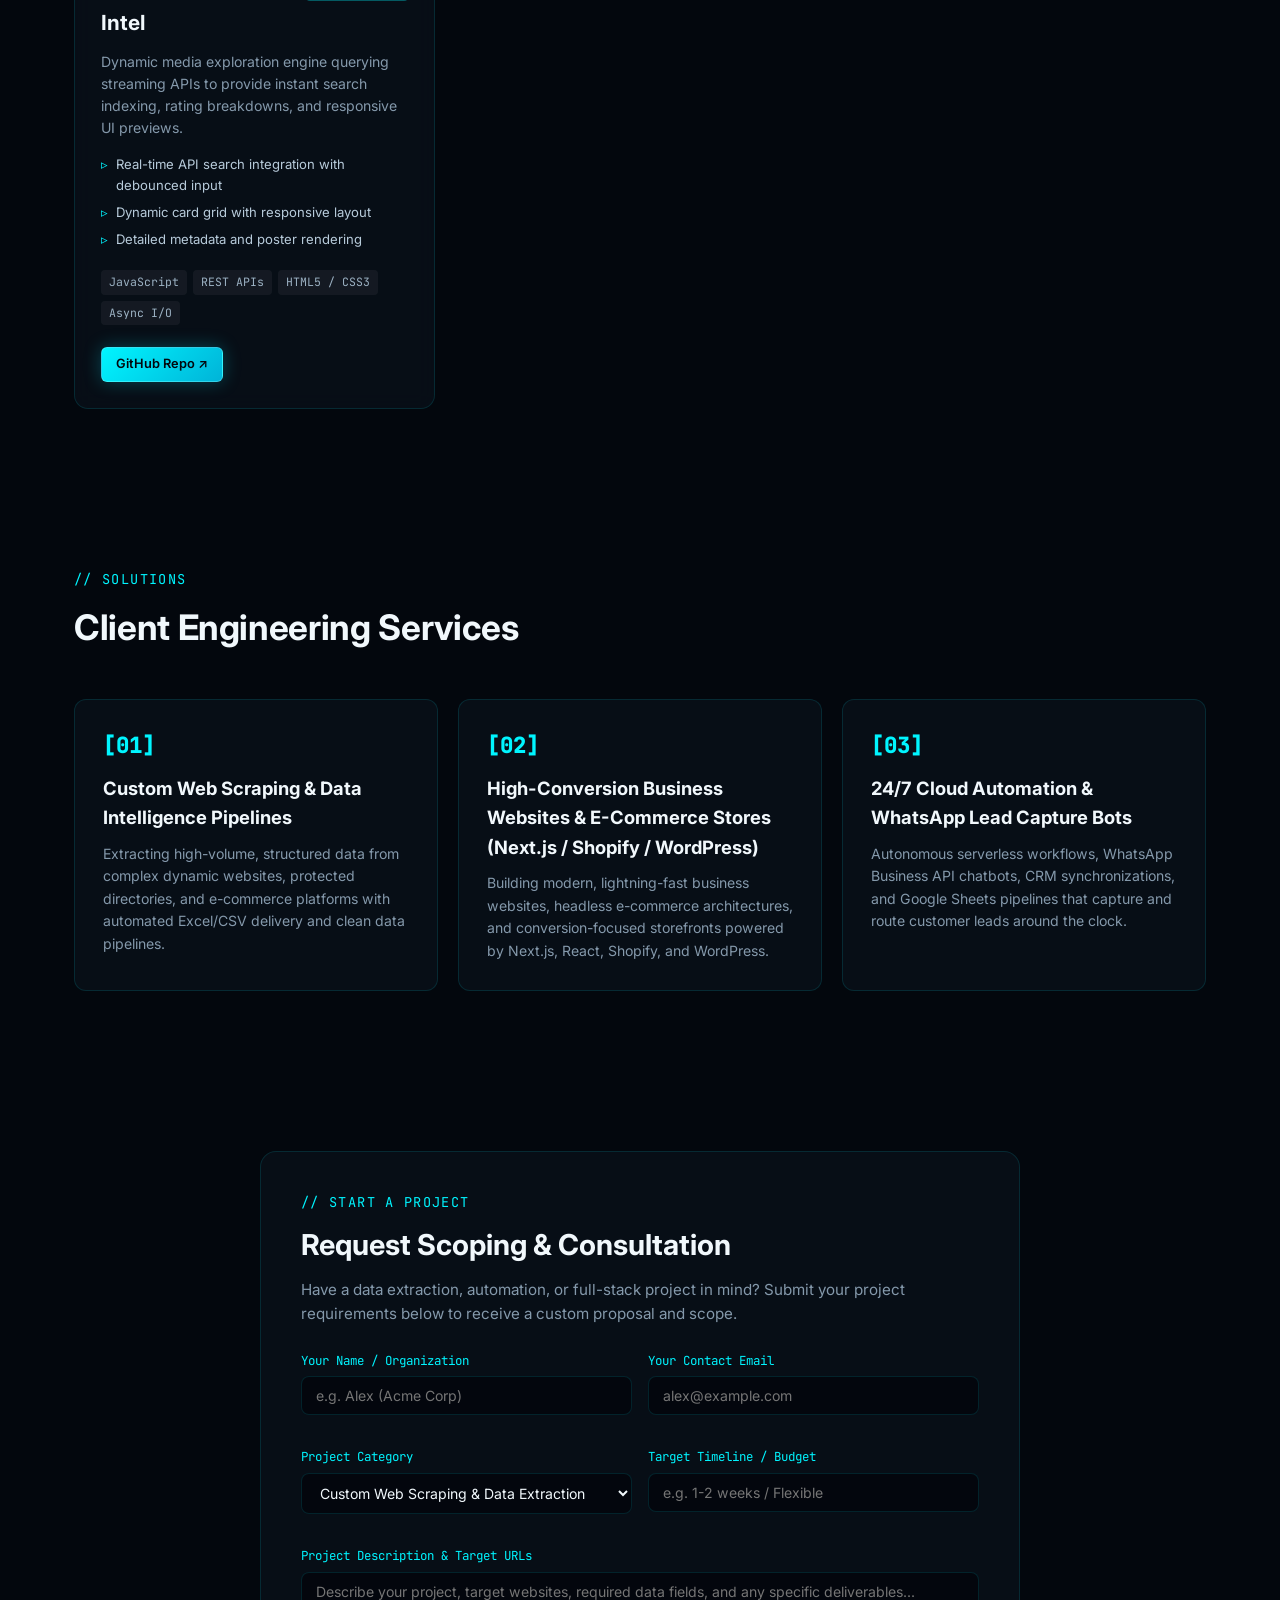
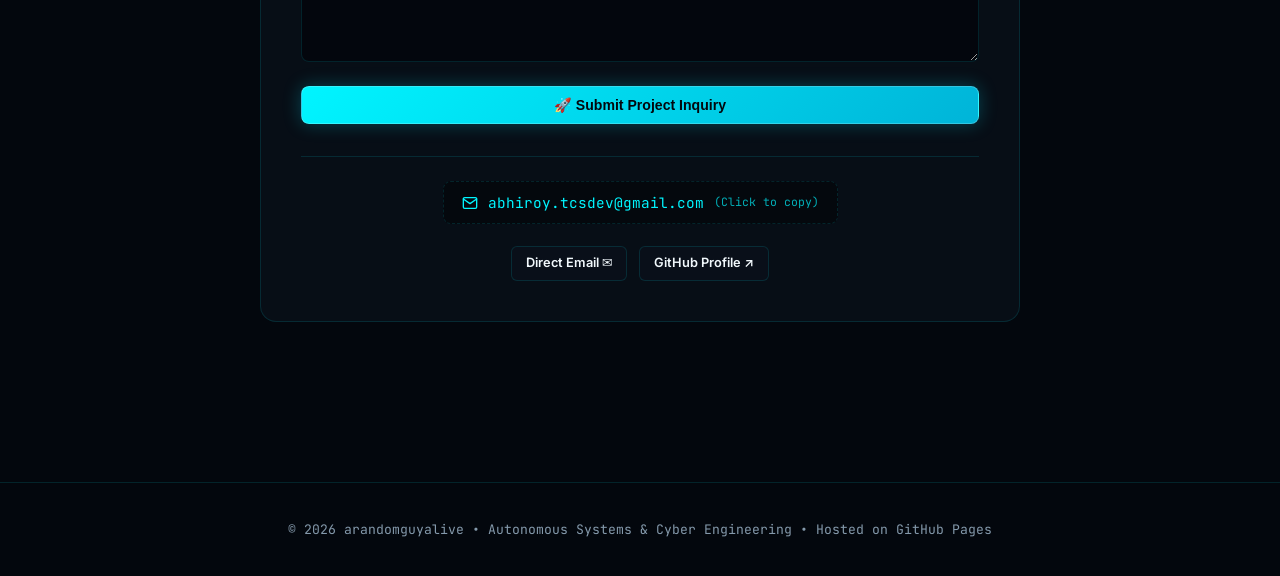
==== commit 64b4f323: "Expand portfolio into Web Development, E-Commerce, and Business Automation" ====
--- a/index.html
+++ b/index.html
@@ -45,7 +45,7 @@
           <span class="typed-cursor"></span>
         </div>
         <p class="hero-description">
-          Software Engineer specializing in high-throughput web automation, asynchronous data extraction pipelines, 24/7 cloud workflows, and resilient full-stack systems.
+          Software Engineer specializing in high-converting web & e-commerce applications, WhatsApp & business automation pipelines, asynchronous data extraction engines, and resilient full-stack systems.
         </p>
         <div class="privacy-badge">
           <span>🔒 Verified Freelance Engineer • Full credentials, CV, and identity shared upon project review.</span>
@@ -67,7 +67,44 @@
       </div>
       <div class="skills-grid">
         
-        <!-- Skill 1: Automation & Scraping -->
+        <!-- Skill 1: Full-Stack & E-Commerce Web Dev -->
+        <div class="skill-card">
+          <div class="skill-header">
+            <div class="skill-icon">
+              <svg width="20" height="20" viewBox="0 0 24 24" fill="none" stroke="currentColor" stroke-width="2" stroke-linecap="round" stroke-linejoin="round"><rect x="2" y="3" width="20" height="14" rx="2" ry="2"/><line x1="8" y1="21" x2="16" y2="21"/><line x1="12" y1="17" x2="12" y2="21"/></svg>
+            </div>
+            <h3 class="skill-title">Full-Stack & E-Commerce Web Dev</h3>
+          </div>
+          <div class="skill-tags">
+            <span class="skill-tag">Next.js</span>
+            <span class="skill-tag">React</span>
+            <span class="skill-tag">TailwindCSS</span>
+            <span class="skill-tag">Shopify</span>
+            <span class="skill-tag">Modern Headless WordPress</span>
+            <span class="skill-tag">Node.js</span>
+            <span class="skill-tag">REST & GraphQL</span>
+          </div>
+        </div>
+
+        <!-- Skill 2: Business Automation & WhatsApp Bots -->
+        <div class="skill-card">
+          <div class="skill-header">
+            <div class="skill-icon">
+              <svg width="20" height="20" viewBox="0 0 24 24" fill="none" stroke="currentColor" stroke-width="2" stroke-linecap="round" stroke-linejoin="round"><path d="M21 11.5a8.38 8.38 0 0 1-.9 3.8 8.5 8.5 0 0 1-7.6 4.7 8.38 8.38 0 0 1-3.8-.9L3 21l1.9-5.7a8.38 8.38 0 0 1-.9-3.8 8.5 8.5 0 0 1 4.7-7.6 8.38 8.38 0 0 1 3.8-.9h.5a8.48 8.48 0 0 1 8 8v.5z"/></svg>
+            </div>
+            <h3 class="skill-title">Business Automation & WhatsApp Bots</h3>
+          </div>
+          <div class="skill-tags">
+            <span class="skill-tag">Python</span>
+            <span class="skill-tag">FastAPI</span>
+            <span class="skill-tag">WhatsApp Business API</span>
+            <span class="skill-tag">CRM Sync</span>
+            <span class="skill-tag">Webhook Integrations</span>
+            <span class="skill-tag">Google Sheets Pipelines</span>
+          </div>
+        </div>
+
+        <!-- Skill 3: Automation & Scraping -->
         <div class="skill-card">
           <div class="skill-header">
             <div class="skill-icon">
@@ -85,7 +122,7 @@
           </div>
         </div>
 
-        <!-- Skill 2: Machine Learning & Data Science -->
+        <!-- Skill 4: Machine Learning & Data Science -->
         <div class="skill-card">
           <div class="skill-header">
             <div class="skill-icon">
@@ -103,7 +140,7 @@
           </div>
         </div>
 
-        <!-- Skill 3: Backend & Systems -->
+        <!-- Skill 5: Backend & Systems -->
         <div class="skill-card">
           <div class="skill-header">
             <div class="skill-icon">
@@ -122,7 +159,7 @@
           </div>
         </div>
 
-        <!-- Skill 4: Cloud, DevOps & Storage -->
+        <!-- Skill 6: Cloud, DevOps & Storage -->
         <div class="skill-card">
           <div class="skill-header">
             <div class="skill-icon">
@@ -391,25 +428,25 @@
       <div class="services-grid">
         <div class="service-card">
           <div class="service-code">[01]</div>
-          <h3 class="service-title">Custom Web Scraping & Pipelines</h3>
+          <h3 class="service-title">Custom Web Scraping & Data Intelligence Pipelines</h3>
           <p class="service-desc">
-            Extracting high-volume, structured data from complex dynamic websites, protected directories, and e-commerce platforms with automated Excel/CSV delivery.
+            Extracting high-volume, structured data from complex dynamic websites, protected directories, and e-commerce platforms with automated Excel/CSV delivery and clean data pipelines.
           </p>
         </div>
 
         <div class="service-card">
           <div class="service-code">[02]</div>
-          <h3 class="service-title">24/7 Cloud Automation & Alerts</h3>
+          <h3 class="service-title">High-Conversion Business Websites & E-Commerce Stores (Next.js / Shopify / WordPress)</h3>
           <p class="service-desc">
-            Setting up autonomous serverless bots and scheduled tasks on GitHub Actions, Render, or Docker that run around the clock and alert you via Discord/Telegram.
+            Building modern, lightning-fast business websites, headless e-commerce architectures, and conversion-focused storefronts powered by Next.js, React, Shopify, and WordPress.
           </p>
         </div>
 
         <div class="service-card">
           <div class="service-code">[03]</div>
-          <h3 class="service-title">Full-Stack Web & API Development</h3>
+          <h3 class="service-title">24/7 Cloud Automation & WhatsApp Lead Capture Bots</h3>
           <p class="service-desc">
-            Designing fast, responsive web applications, custom API integrations, and database-backed dashboards tailored to your business workflow.
+            Autonomous serverless workflows, WhatsApp Business API chatbots, CRM synchronizations, and Google Sheets pipelines that capture and route customer leads around the clock.
           </p>
         </div>
       </div>
@@ -442,6 +479,8 @@
               <label for="project-type">Project Category</label>
               <select id="project-type" required>
                 <option value="Custom Web Scraping & Data Extraction">Custom Web Scraping & Data Extraction</option>
+                <option value="Business Website / E-Commerce Store">Business Website / E-Commerce Store</option>
+                <option value="WhatsApp / CRM Automation Bot">WhatsApp / CRM Automation Bot</option>
                 <option value="24/7 Cloud Automation & Alert Bot">24/7 Cloud Automation & Alert Bot</option>
                 <option value="Full-Stack Web / API Development">Full-Stack Web / API Development</option>
                 <option value="Machine Learning / Data Pipeline">Machine Learning / Data Pipeline</option>
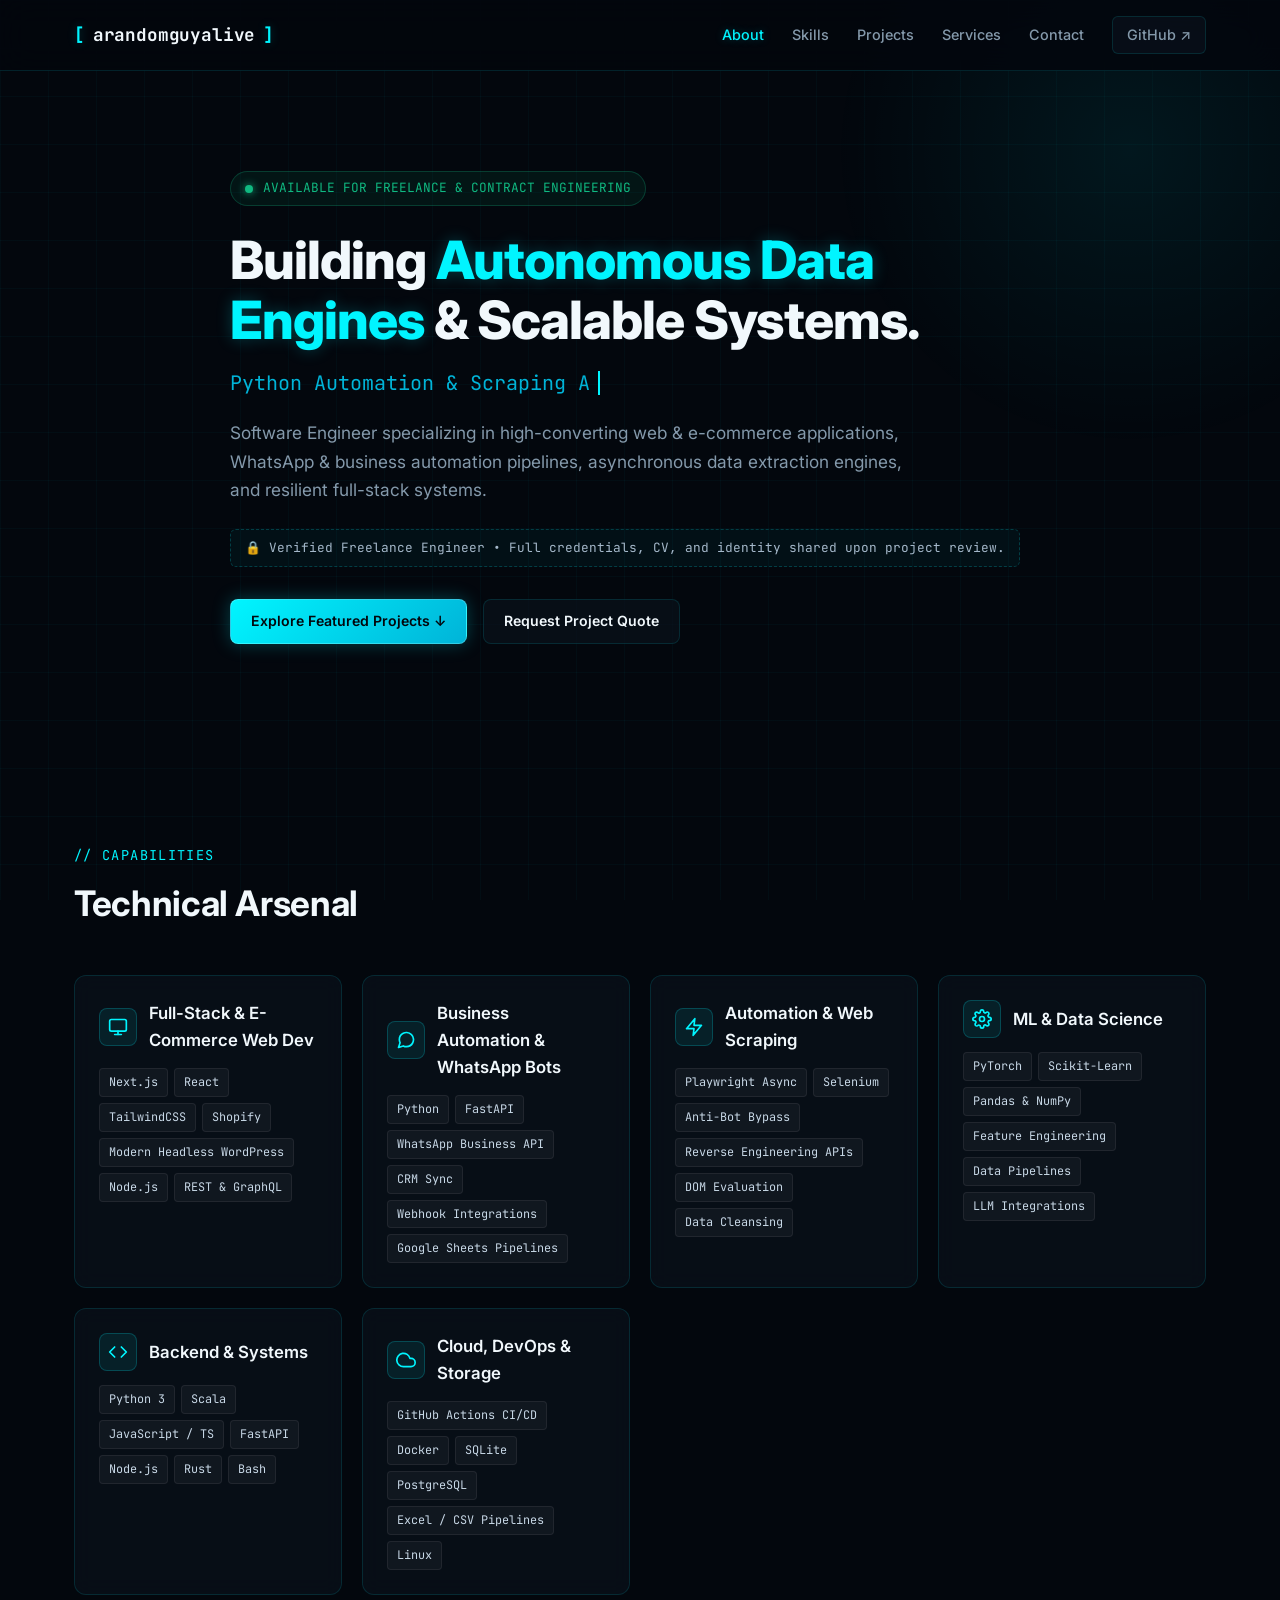
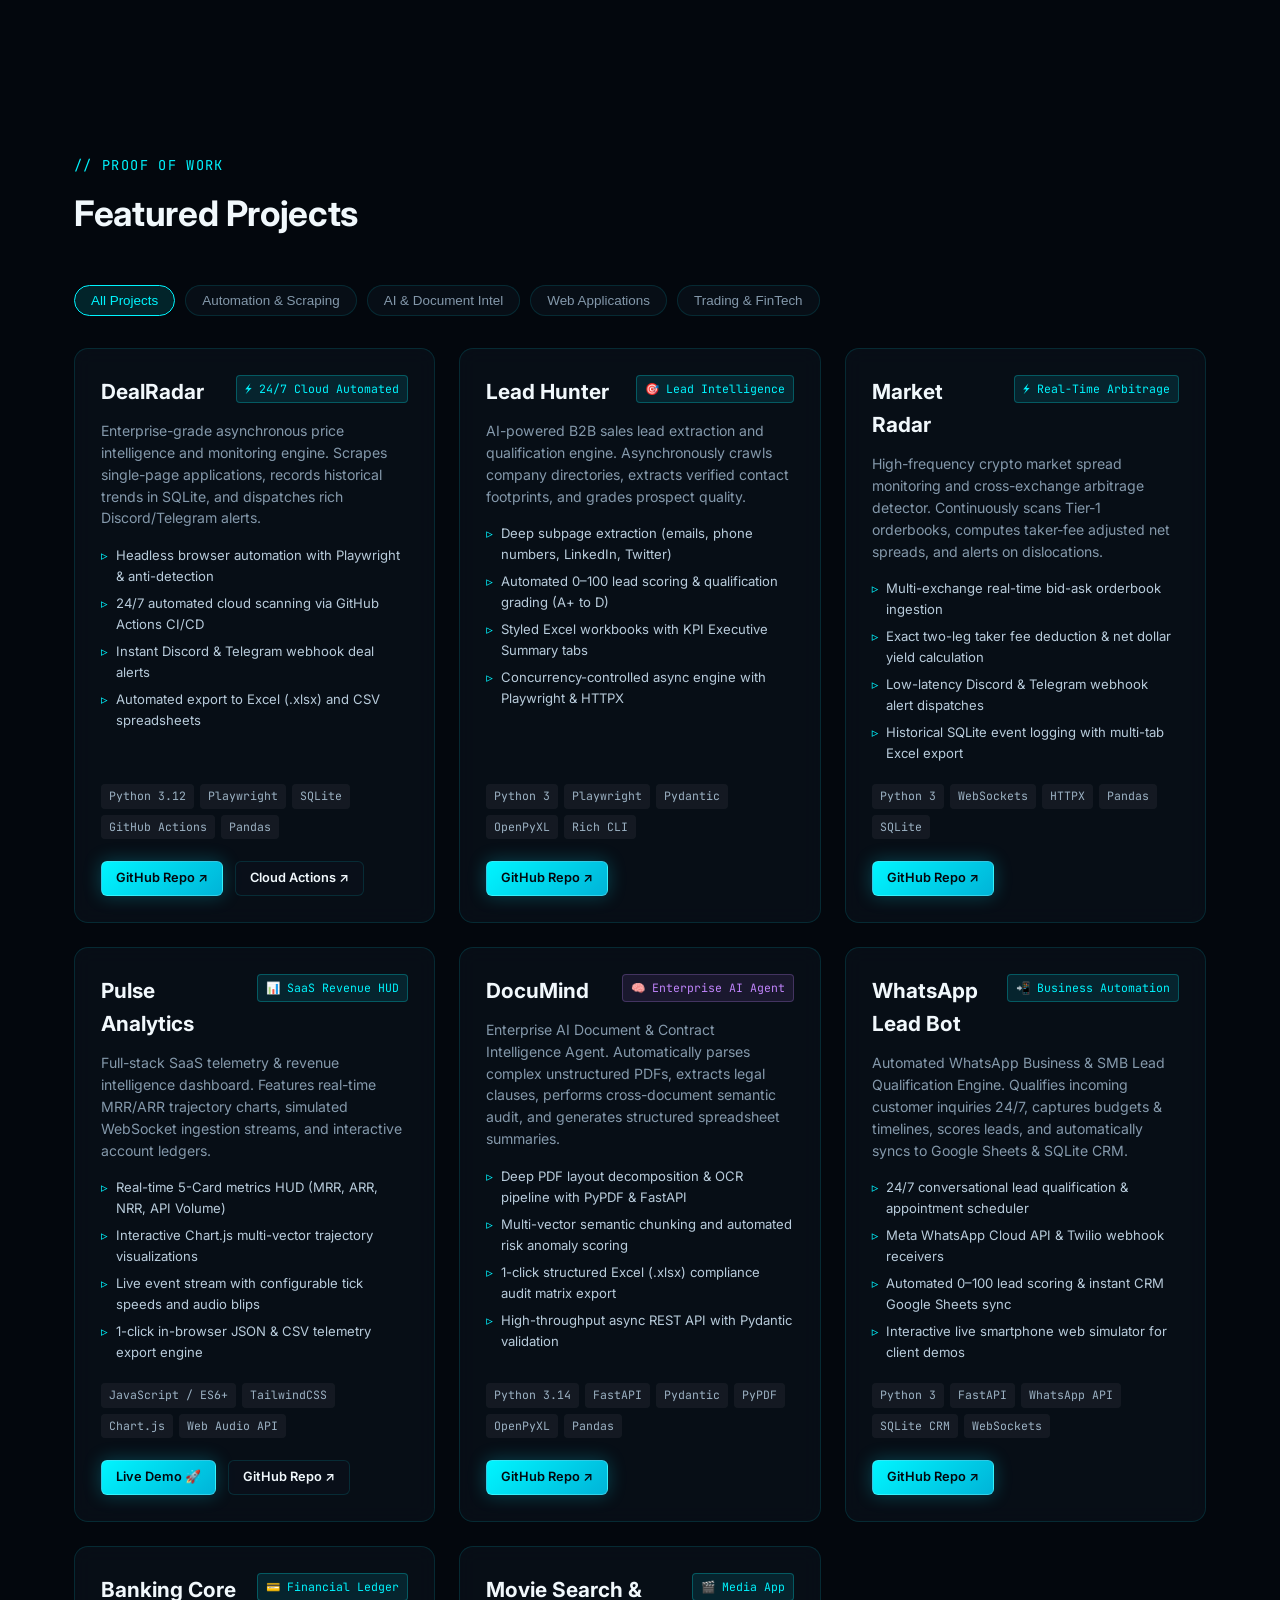
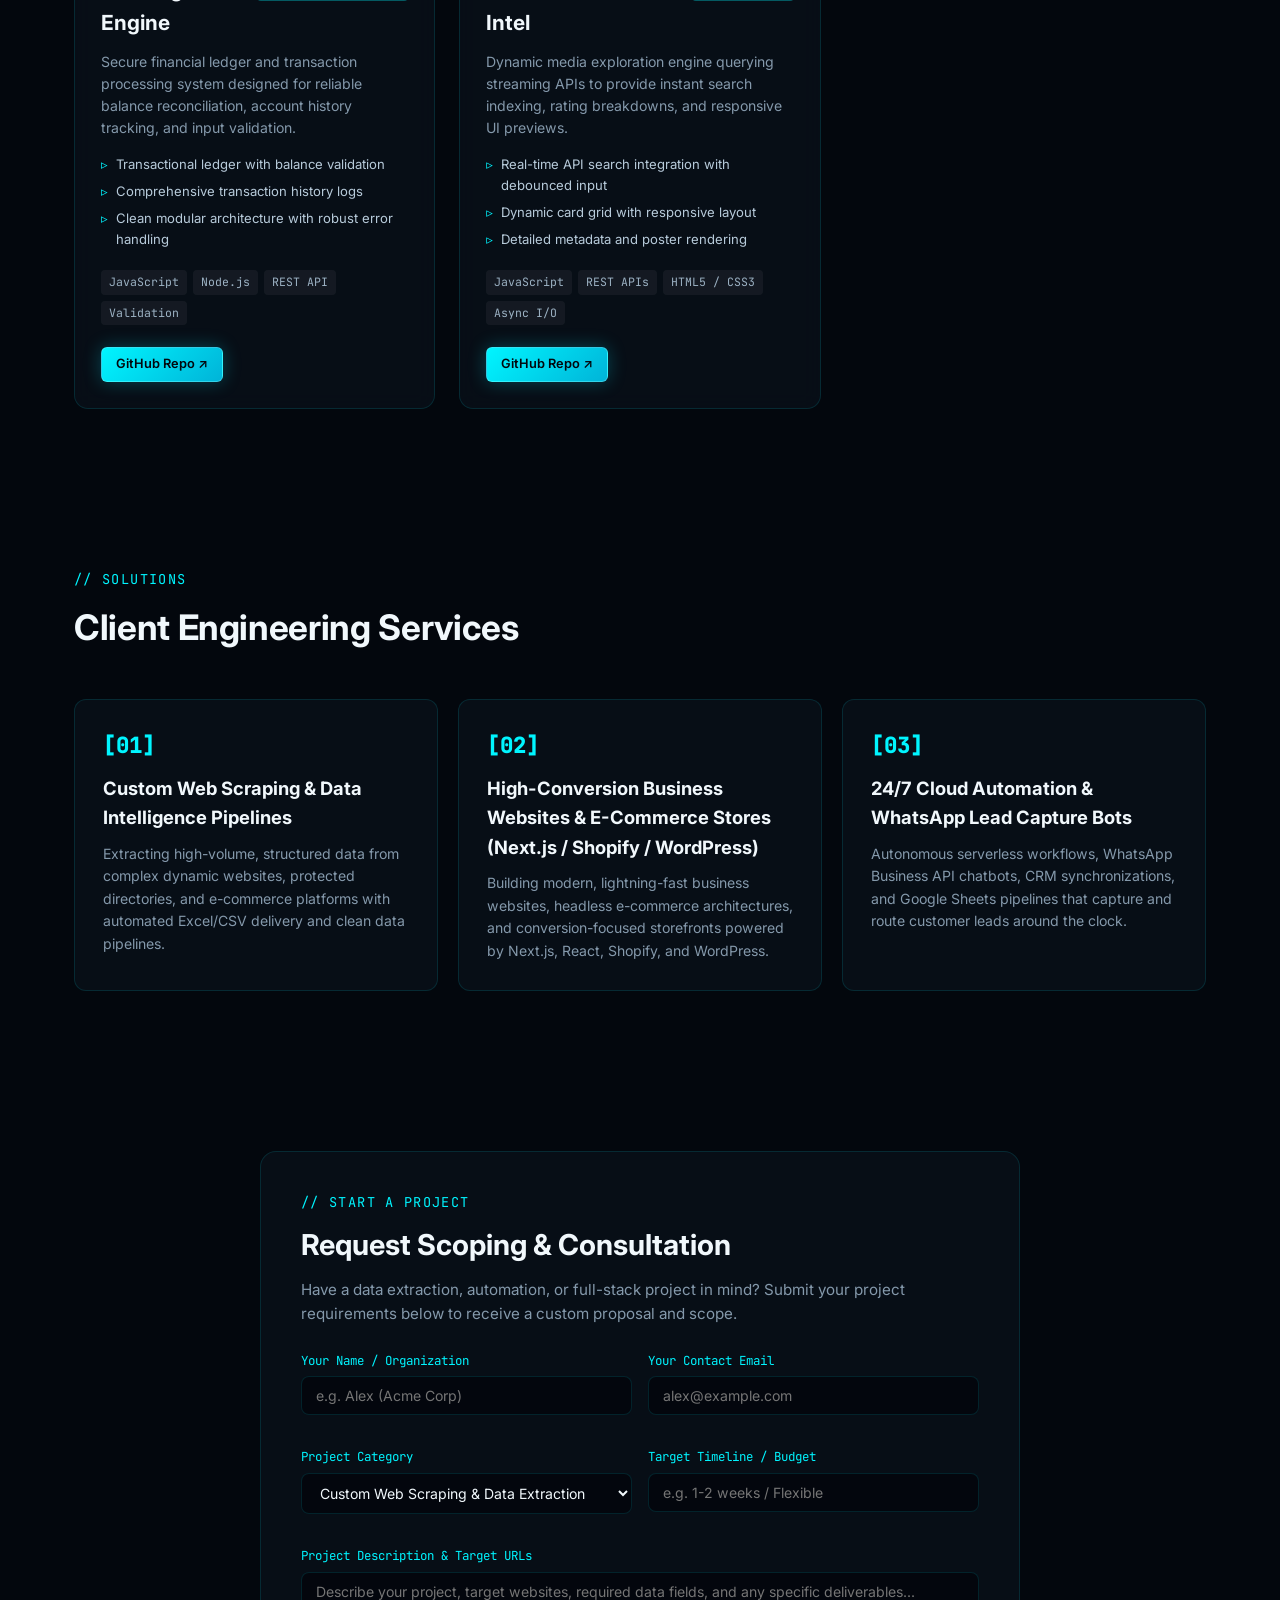
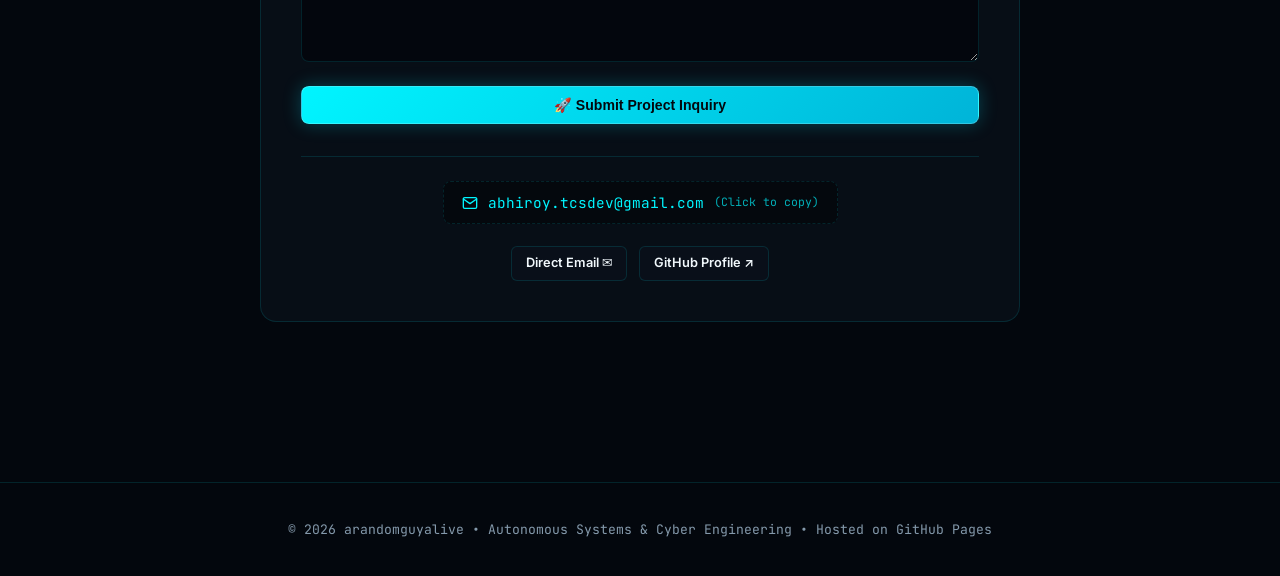
==== commit c306c291: "feat: add WhatsApp Lead Bot project card to featured portfolio showcase" ====
--- a/index.html
+++ b/index.html
@@ -356,7 +356,38 @@
           </div>
         </div>
 
-        <!-- Project 6: Banking Transaction Core -->
+        <!-- Project 6: WhatsApp Business Lead Bot -->
+        <div class="project-card" data-category="automation">
+          <div>
+            <div class="project-header">
+              <h3 class="project-title">WhatsApp Lead Bot</h3>
+              <span class="project-badge">📲 Business Automation</span>
+            </div>
+            <p class="project-description">
+              Automated WhatsApp Business & SMB Lead Qualification Engine. Qualifies incoming customer inquiries 24/7, captures budgets & timelines, scores leads, and automatically syncs to Google Sheets & SQLite CRM.
+            </p>
+            <ul class="project-features">
+              <li><span class="feature-bullet">▹</span> 24/7 conversational lead qualification & appointment scheduler</li>
+              <li><span class="feature-bullet">▹</span> Meta WhatsApp Cloud API & Twilio webhook receivers</li>
+              <li><span class="feature-bullet">▹</span> Automated 0–100 lead scoring & instant CRM Google Sheets sync</li>
+              <li><span class="feature-bullet">▹</span> Interactive live smartphone web simulator for client demos</li>
+            </ul>
+          </div>
+          <div>
+            <div class="project-tech-stack">
+              <span class="tech-tag">Python 3</span>
+              <span class="tech-tag">FastAPI</span>
+              <span class="tech-tag">WhatsApp API</span>
+              <span class="tech-tag">SQLite CRM</span>
+              <span class="tech-tag">WebSockets</span>
+            </div>
+            <div class="project-links">
+              <a href="https://github.com/arandomguyalive/whatsapp-lead-bot" target="_blank" class="btn btn-primary btn-sm">GitHub Repo ↗</a>
+            </div>
+          </div>
+        </div>
+
+        <!-- Project 7: Banking Transaction Core -->
         <div class="project-card" data-category="fullstack">
           <div>
             <div class="project-header">
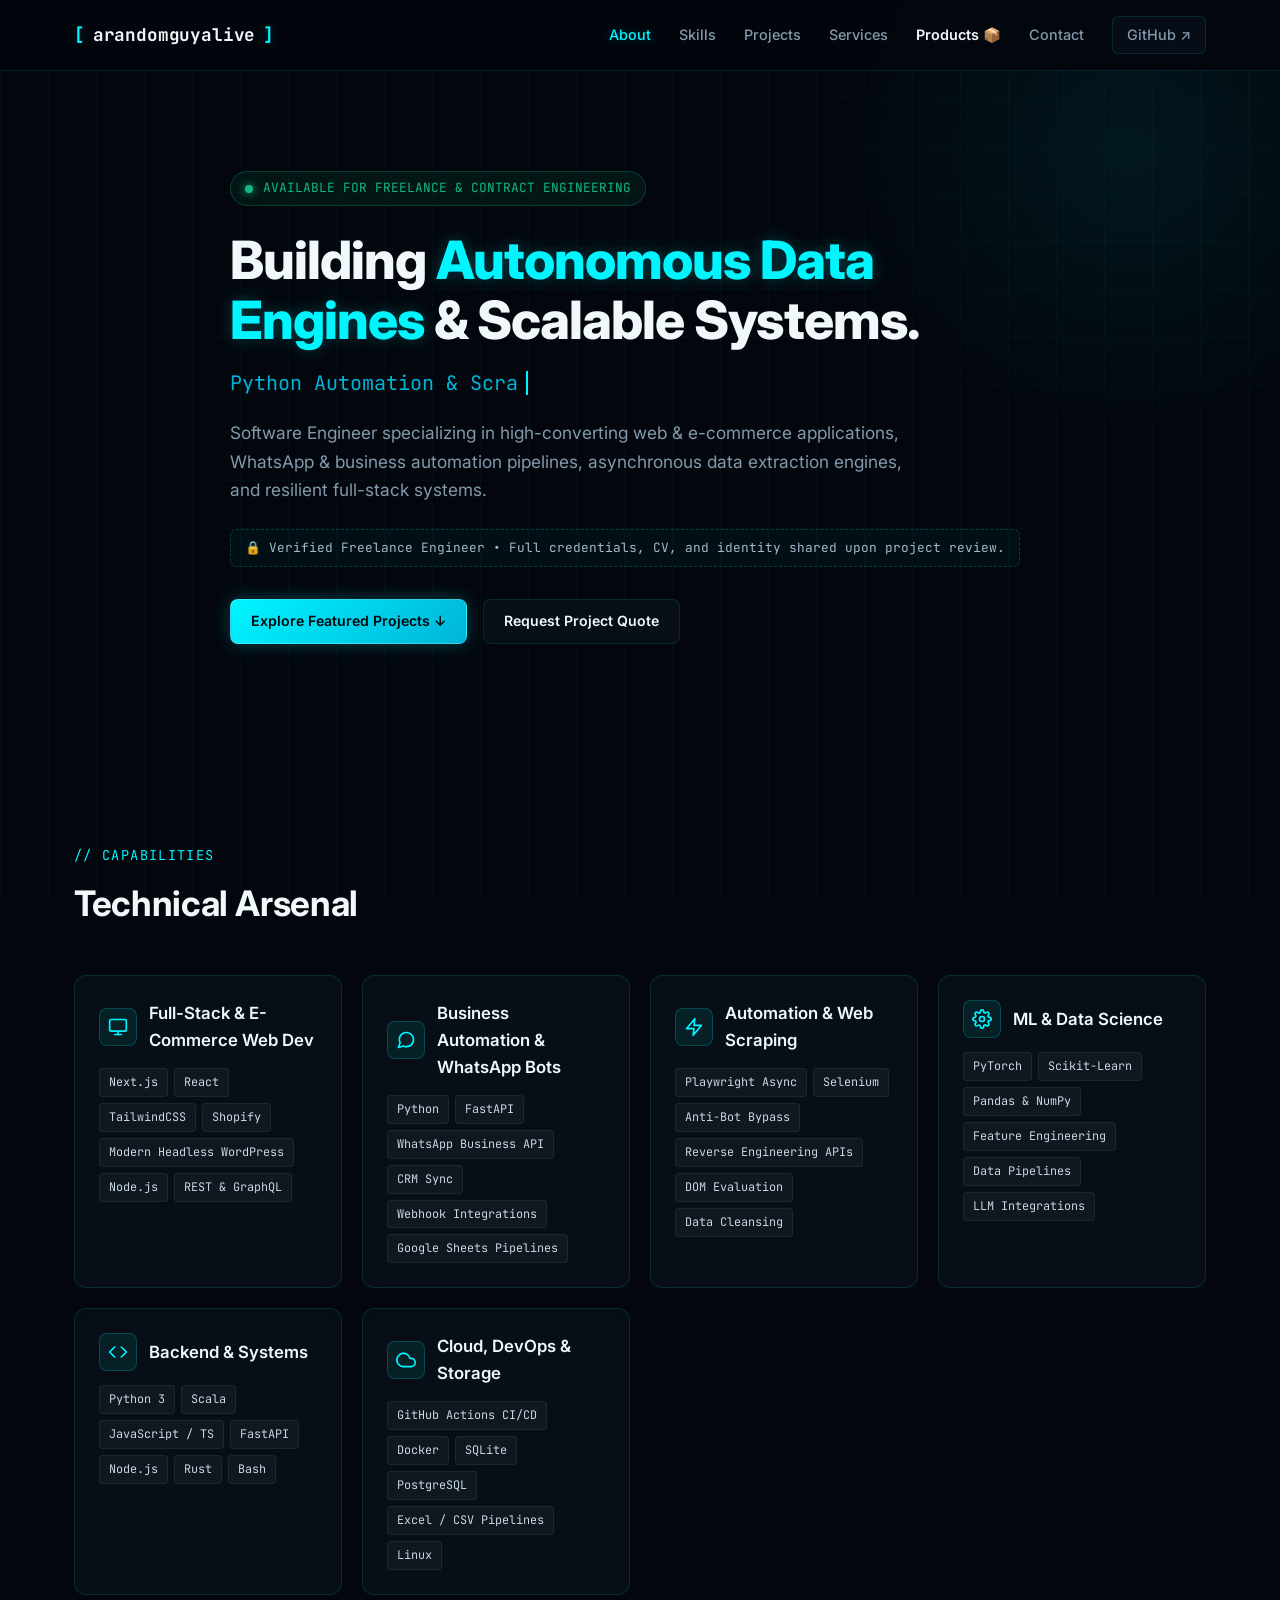
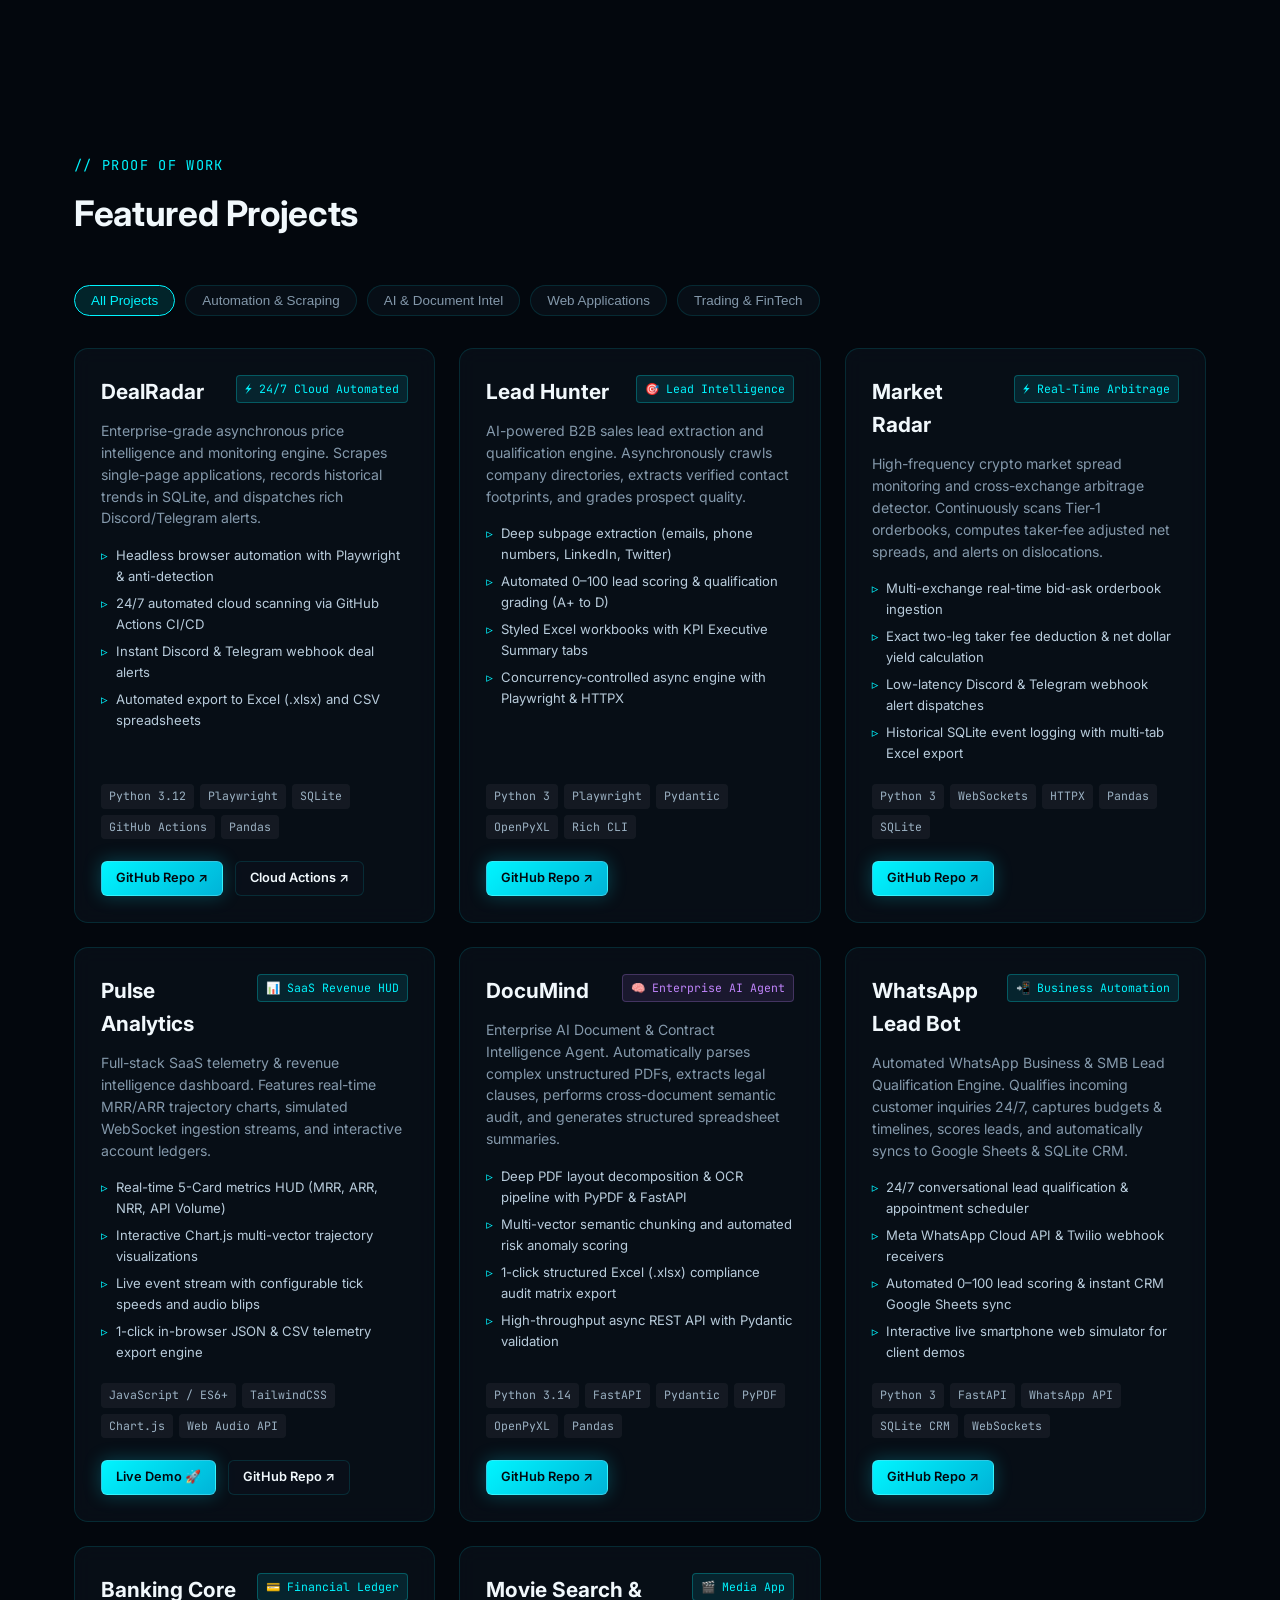
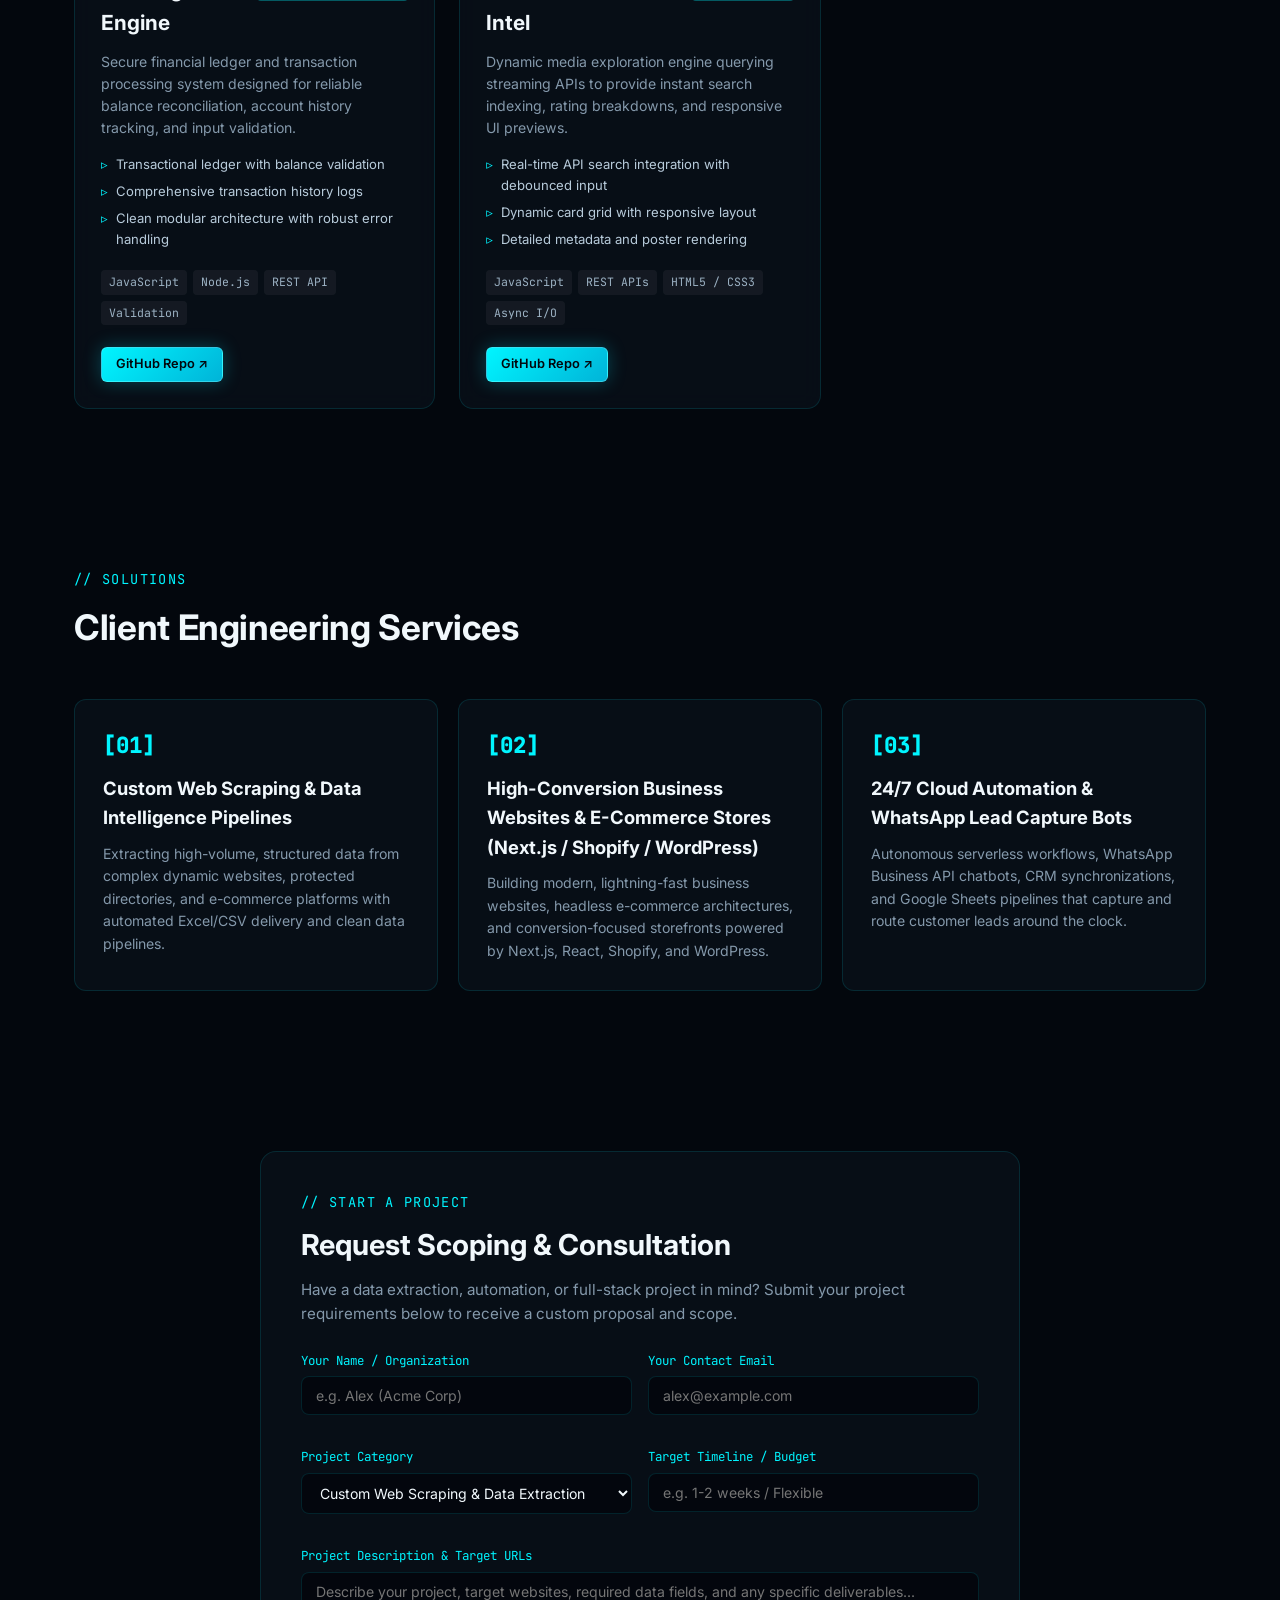
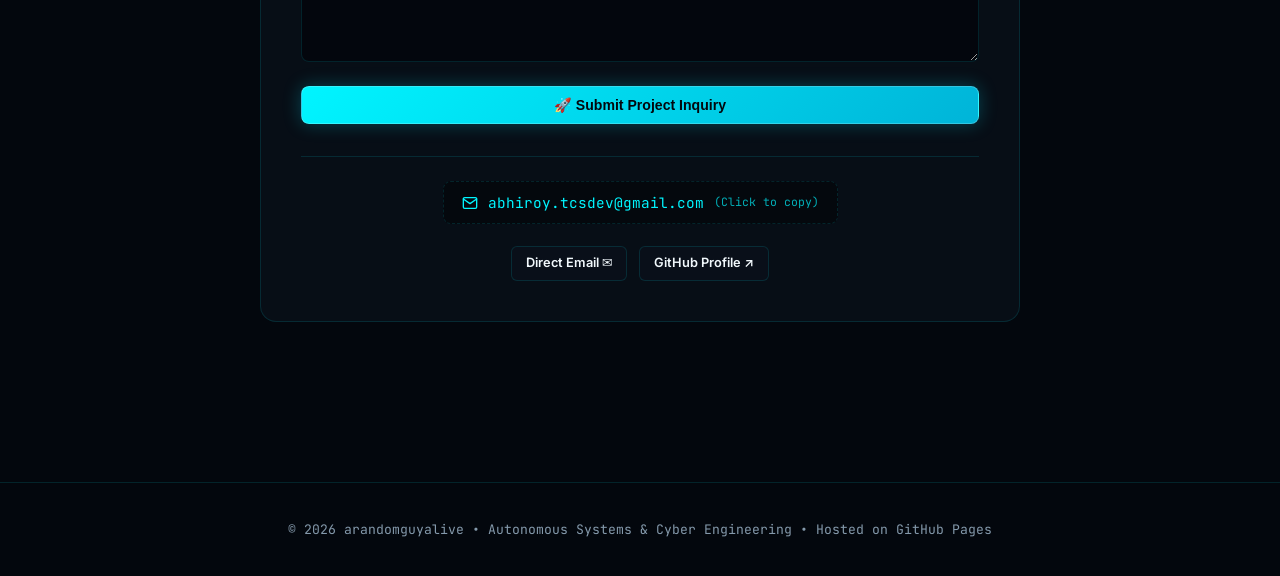
==== commit f9e7716c: "feat: add prominent Products link to navigation bar" ====
--- a/index.html
+++ b/index.html
@@ -25,6 +25,7 @@
         <li><a href="#skills">Skills</a></li>
         <li><a href="#projects">Projects</a></li>
         <li><a href="#services">Services</a></li>
+        <li><a href="products/" style="color: var(--primary); font-weight: 600;">Products 📦</a></li>
         <li><a href="#contact">Contact</a></li>
         <li><a href="https://github.com/arandomguyalive" target="_blank" class="btn btn-secondary btn-sm">GitHub ↗</a></li>
       </ul>
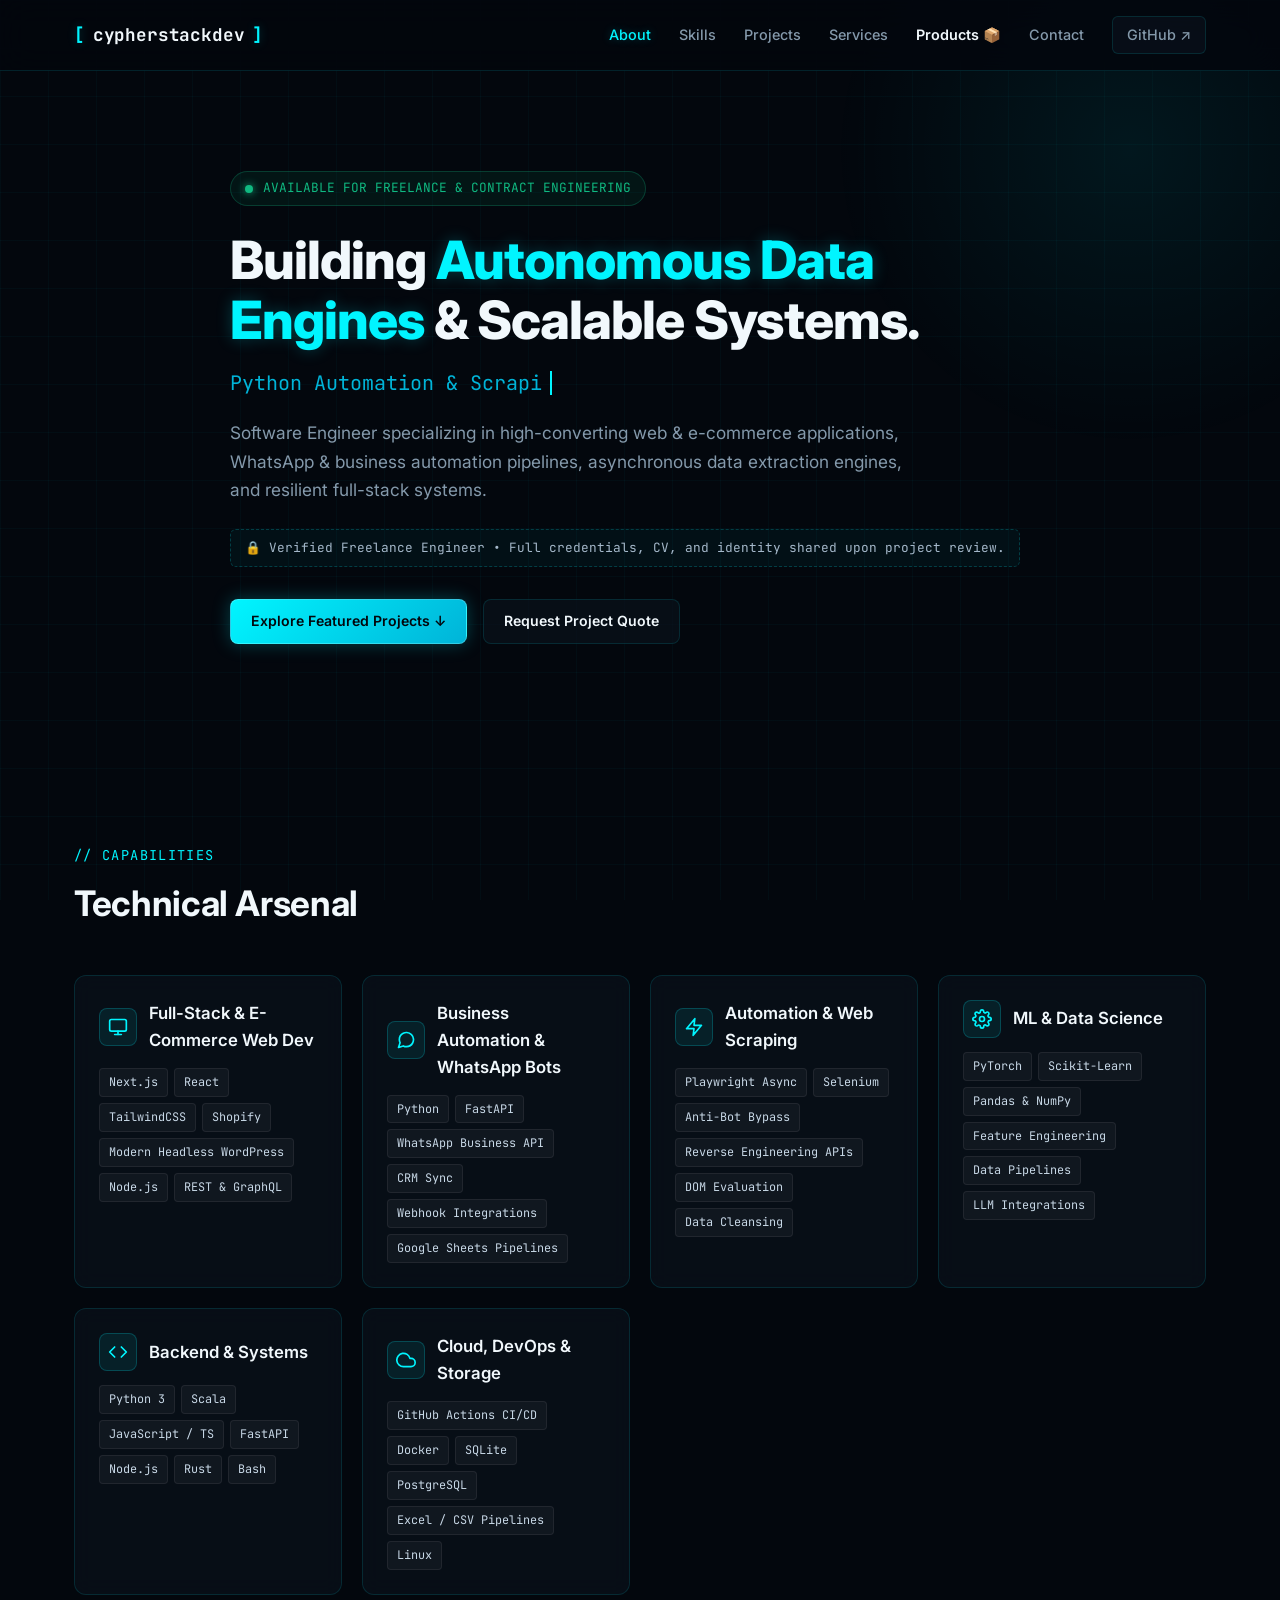
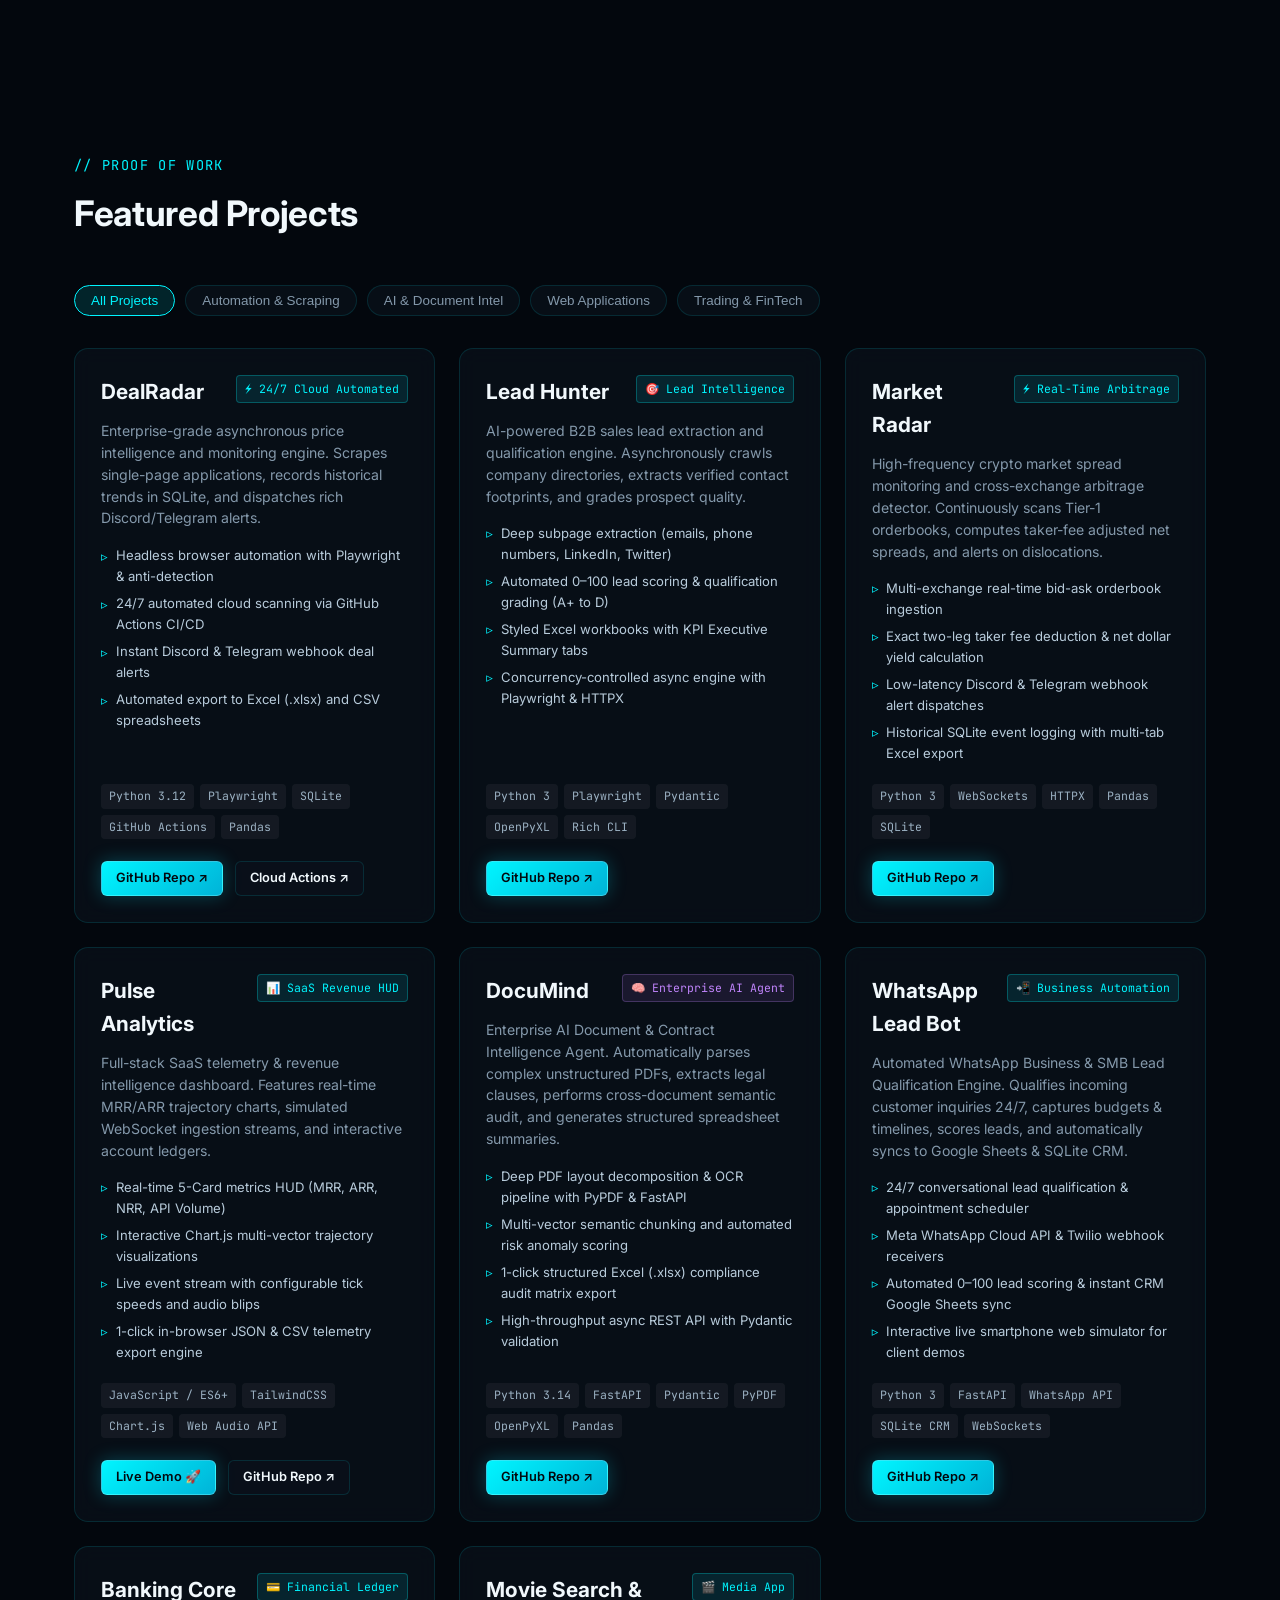
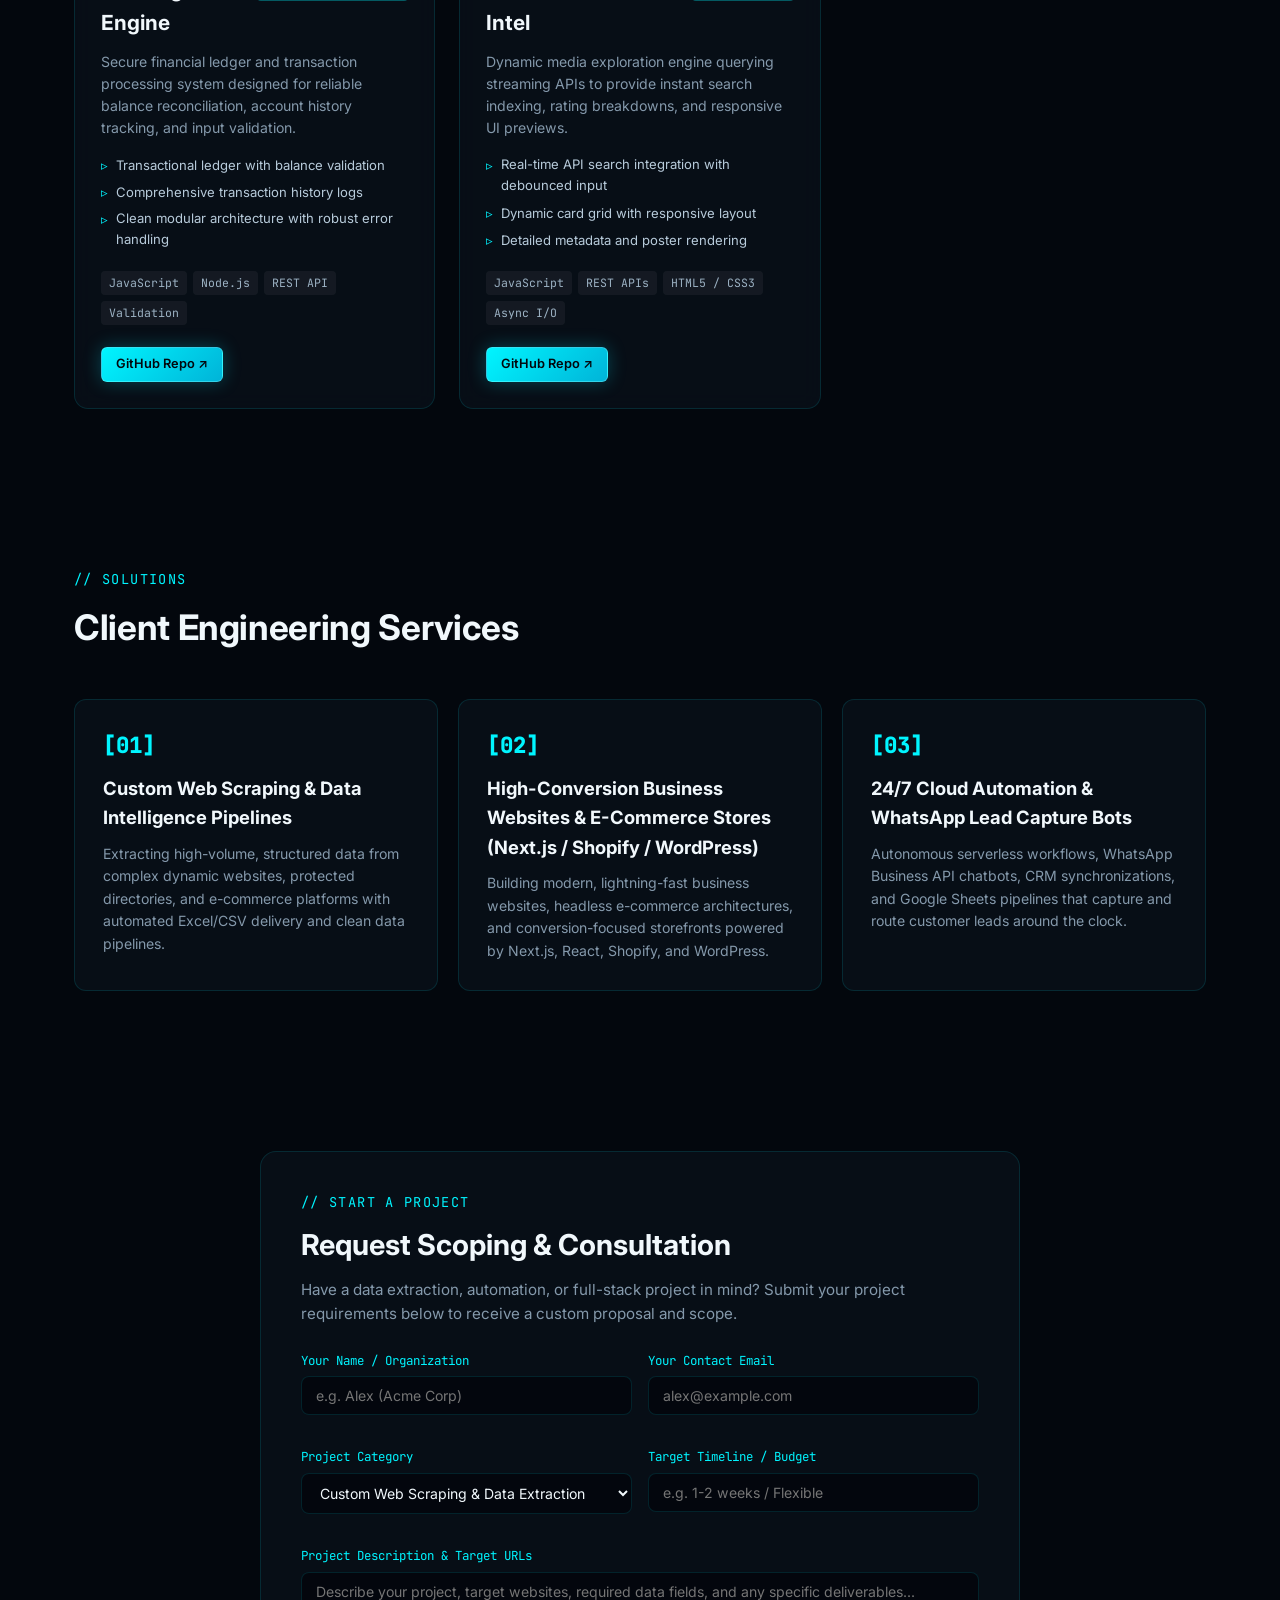
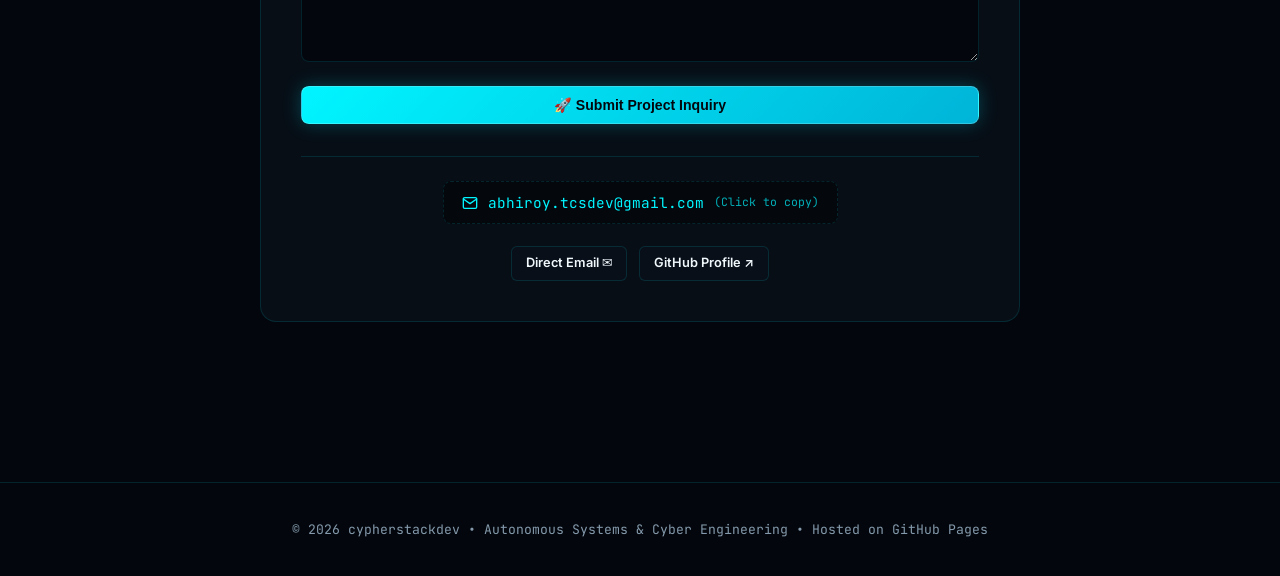
==== commit 97d3837d: "rebrand: update identity and portfolio branding to cypherstack (cypherstackdev)" ====
--- a/index.html
+++ b/index.html
@@ -3,8 +3,8 @@
 <head>
   <meta charset="UTF-8">
   <meta name="viewport" content="width=device-width, initial-scale=1.0">
-  <title>arandomguyalive | Full-Stack Software Engineer & Automation Architect</title>
-  <meta name="description" content="Portfolio of arandomguyalive — Full-Stack Engineer, Python Automation Architect, and Data Intelligence Specialist.">
+  <title>cypherstackdev | Full-Stack Software Engineer & Automation Architect</title>
+  <meta name="description" content="Portfolio of cypherstackdev — Full-Stack Engineer, Python Automation Architect, and Data Intelligence Specialist.">
   <link rel="stylesheet" href="assets/css/style.css">
   <link rel="preconnect" href="https://fonts.googleapis.com">
   <link rel="preconnect" href="https://fonts.gstatic.com" crossorigin>
@@ -18,7 +18,7 @@
   <header>
     <div class="container nav-container">
       <a href="#" class="logo">
-        <span class="logo-bracket">[</span>arandomguyalive<span class="logo-bracket">]</span>
+        <span class="logo-bracket">[</span>cypherstackdev<span class="logo-bracket">]</span>
       </a>
       <ul class="nav-links">
         <li><a href="#about" class="active">About</a></li>
@@ -27,7 +27,7 @@
         <li><a href="#services">Services</a></li>
         <li><a href="products/" style="color: var(--primary); font-weight: 600;">Products 📦</a></li>
         <li><a href="#contact">Contact</a></li>
-        <li><a href="https://github.com/arandomguyalive" target="_blank" class="btn btn-secondary btn-sm">GitHub ↗</a></li>
+        <li><a href="https://github.com/cypherstackdev" target="_blank" class="btn btn-secondary btn-sm">GitHub ↗</a></li>
       </ul>
     </div>
   </header>
@@ -226,8 +226,8 @@
               <span class="tech-tag">Pandas</span>
             </div>
             <div class="project-links">
-              <a href="https://github.com/arandomguyalive/DealRadar" target="_blank" class="btn btn-primary btn-sm">GitHub Repo ↗</a>
-              <a href="https://github.com/arandomguyalive/DealRadar/actions" target="_blank" class="btn btn-secondary btn-sm">Cloud Actions ↗</a>
+              <a href="https://github.com/cypherstackdev/DealRadar" target="_blank" class="btn btn-primary btn-sm">GitHub Repo ↗</a>
+              <a href="https://github.com/cypherstackdev/DealRadar/actions" target="_blank" class="btn btn-secondary btn-sm">Cloud Actions ↗</a>
             </div>
           </div>
         </div>
@@ -258,7 +258,7 @@
               <span class="tech-tag">Rich CLI</span>
             </div>
             <div class="project-links">
-              <a href="https://github.com/arandomguyalive/lead-hunter" target="_blank" class="btn btn-primary btn-sm">GitHub Repo ↗</a>
+              <a href="https://github.com/cypherstackdev/lead-hunter" target="_blank" class="btn btn-primary btn-sm">GitHub Repo ↗</a>
             </div>
           </div>
         </div>
@@ -289,7 +289,7 @@
               <span class="tech-tag">SQLite</span>
             </div>
             <div class="project-links">
-              <a href="https://github.com/arandomguyalive/market-radar" target="_blank" class="btn btn-primary btn-sm">GitHub Repo ↗</a>
+              <a href="https://github.com/cypherstackdev/market-radar" target="_blank" class="btn btn-primary btn-sm">GitHub Repo ↗</a>
             </div>
           </div>
         </div>
@@ -319,8 +319,8 @@
               <span class="tech-tag">Web Audio API</span>
             </div>
             <div class="project-links">
-              <a href="https://arandomguyalive.github.io/pulse-analytics/" target="_blank" class="btn btn-primary btn-sm">Live Demo 🚀</a>
-              <a href="https://github.com/arandomguyalive/pulse-analytics" target="_blank" class="btn btn-secondary btn-sm">GitHub Repo ↗</a>
+              <a href="https://cypherstackdev.github.io/pulse-analytics/" target="_blank" class="btn btn-primary btn-sm">Live Demo 🚀</a>
+              <a href="https://github.com/cypherstackdev/pulse-analytics" target="_blank" class="btn btn-secondary btn-sm">GitHub Repo ↗</a>
             </div>
           </div>
         </div>
@@ -352,7 +352,7 @@
               <span class="tech-tag">Pandas</span>
             </div>
             <div class="project-links">
-              <a href="https://github.com/arandomguyalive/docu-mind" target="_blank" class="btn btn-primary btn-sm">GitHub Repo ↗</a>
+              <a href="https://github.com/cypherstackdev/docu-mind" target="_blank" class="btn btn-primary btn-sm">GitHub Repo ↗</a>
             </div>
           </div>
         </div>
@@ -383,7 +383,7 @@
               <span class="tech-tag">WebSockets</span>
             </div>
             <div class="project-links">
-              <a href="https://github.com/arandomguyalive/whatsapp-lead-bot" target="_blank" class="btn btn-primary btn-sm">GitHub Repo ↗</a>
+              <a href="https://github.com/cypherstackdev/whatsapp-lead-bot" target="_blank" class="btn btn-primary btn-sm">GitHub Repo ↗</a>
             </div>
           </div>
         </div>
@@ -412,7 +412,7 @@
               <span class="tech-tag">Validation</span>
             </div>
             <div class="project-links">
-              <a href="https://github.com/arandomguyalive/banking-main" target="_blank" class="btn btn-primary btn-sm">GitHub Repo ↗</a>
+              <a href="https://github.com/cypherstackdev/banking-main" target="_blank" class="btn btn-primary btn-sm">GitHub Repo ↗</a>
             </div>
           </div>
         </div>
@@ -441,7 +441,7 @@
               <span class="tech-tag">Async I/O</span>
             </div>
             <div class="project-links">
-              <a href="https://github.com/arandomguyalive/movie-search-app" target="_blank" class="btn btn-primary btn-sm">GitHub Repo ↗</a>
+              <a href="https://github.com/cypherstackdev/movie-search-app" target="_blank" class="btn btn-primary btn-sm">GitHub Repo ↗</a>
             </div>
           </div>
         </div>
@@ -545,7 +545,7 @@
 
           <div style="display: flex; gap: 12px; justify-content: center; flex-wrap: wrap; margin-top: 6px;">
             <a href="mailto:abhiroy.tcsdev@gmail.com?subject=Project%20Inquiry%20from%20Portfolio" class="btn btn-secondary btn-sm">Direct Email ✉️</a>
-            <a href="https://github.com/arandomguyalive" target="_blank" class="btn btn-secondary btn-sm">GitHub Profile ↗</a>
+            <a href="https://github.com/cypherstackdev" target="_blank" class="btn btn-secondary btn-sm">GitHub Profile ↗</a>
           </div>
         </div>
 
@@ -556,7 +556,7 @@
   <!-- Footer -->
   <footer>
     <div class="container">
-      <p>© 2026 arandomguyalive • Autonomous Systems & Cyber Engineering • Hosted on GitHub Pages</p>
+      <p>© 2026 cypherstackdev • Autonomous Systems & Cyber Engineering • Hosted on GitHub Pages</p>
     </div>
   </footer>
 
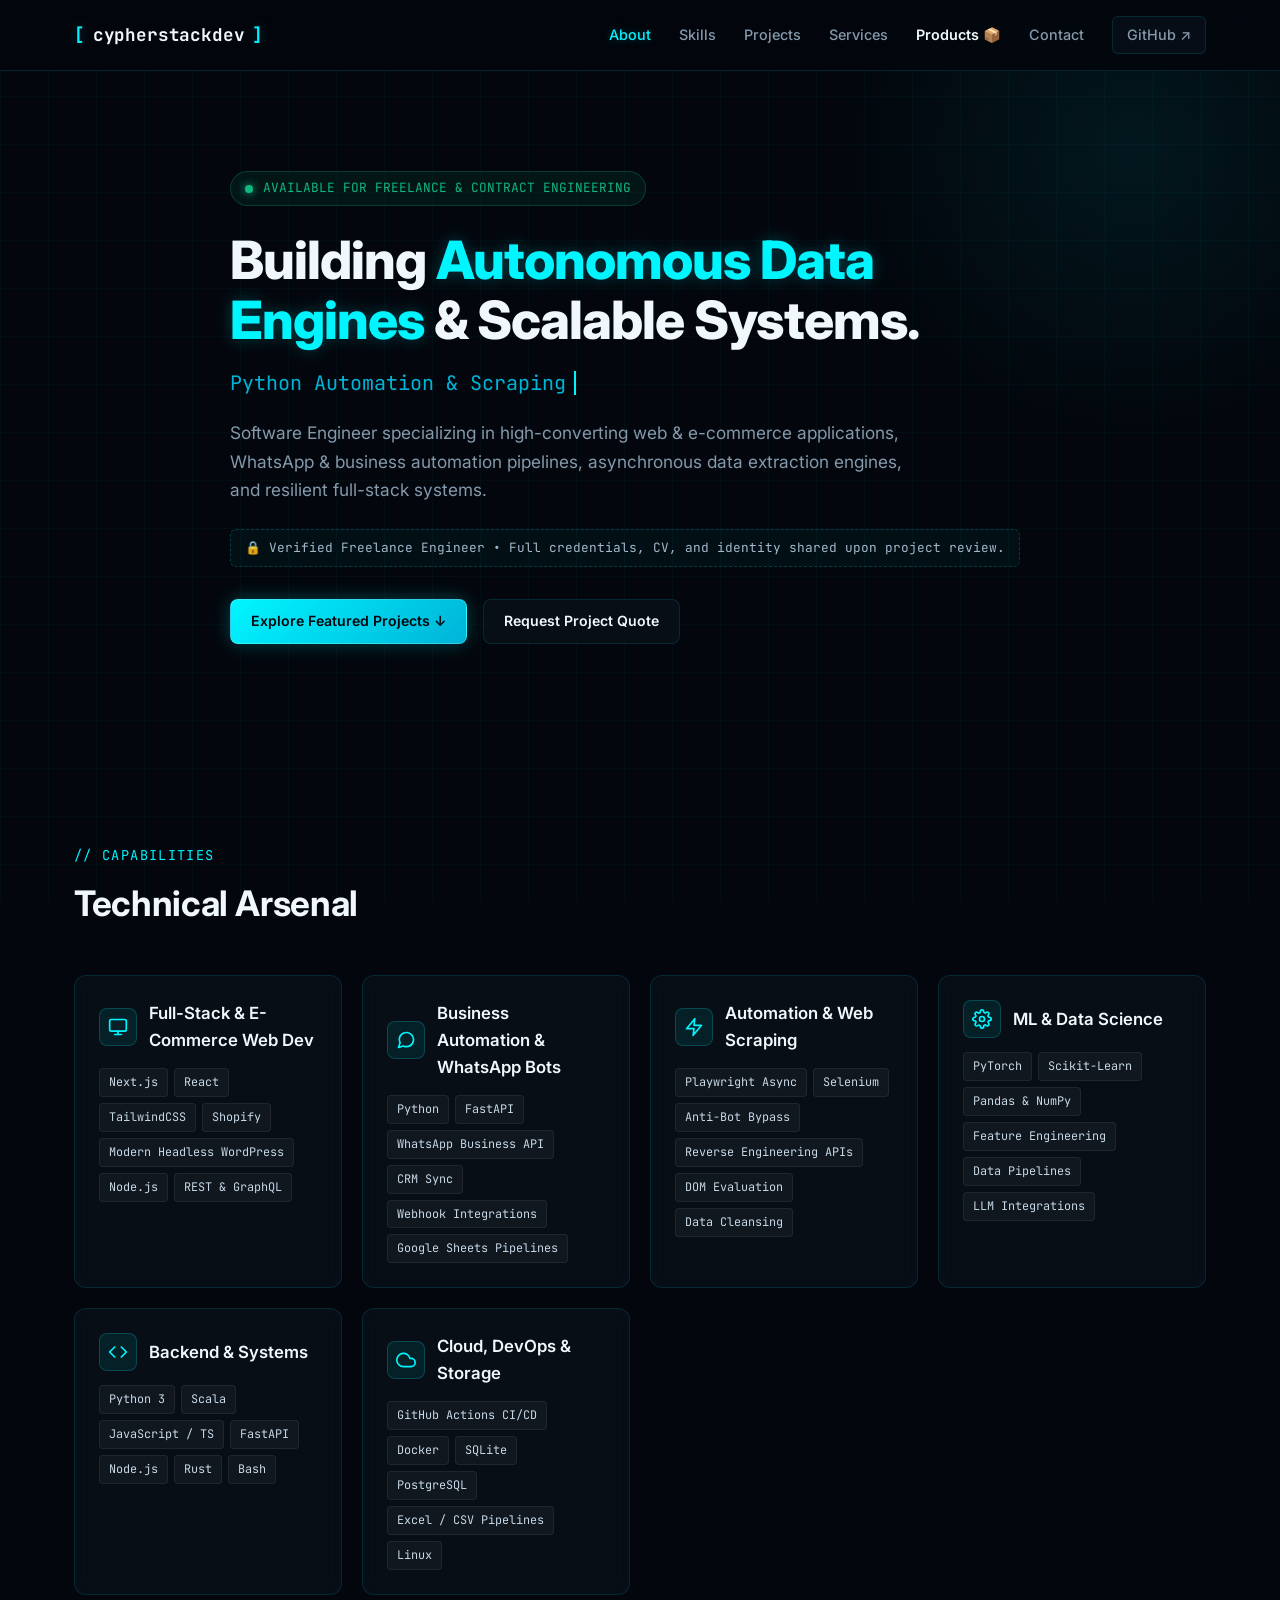
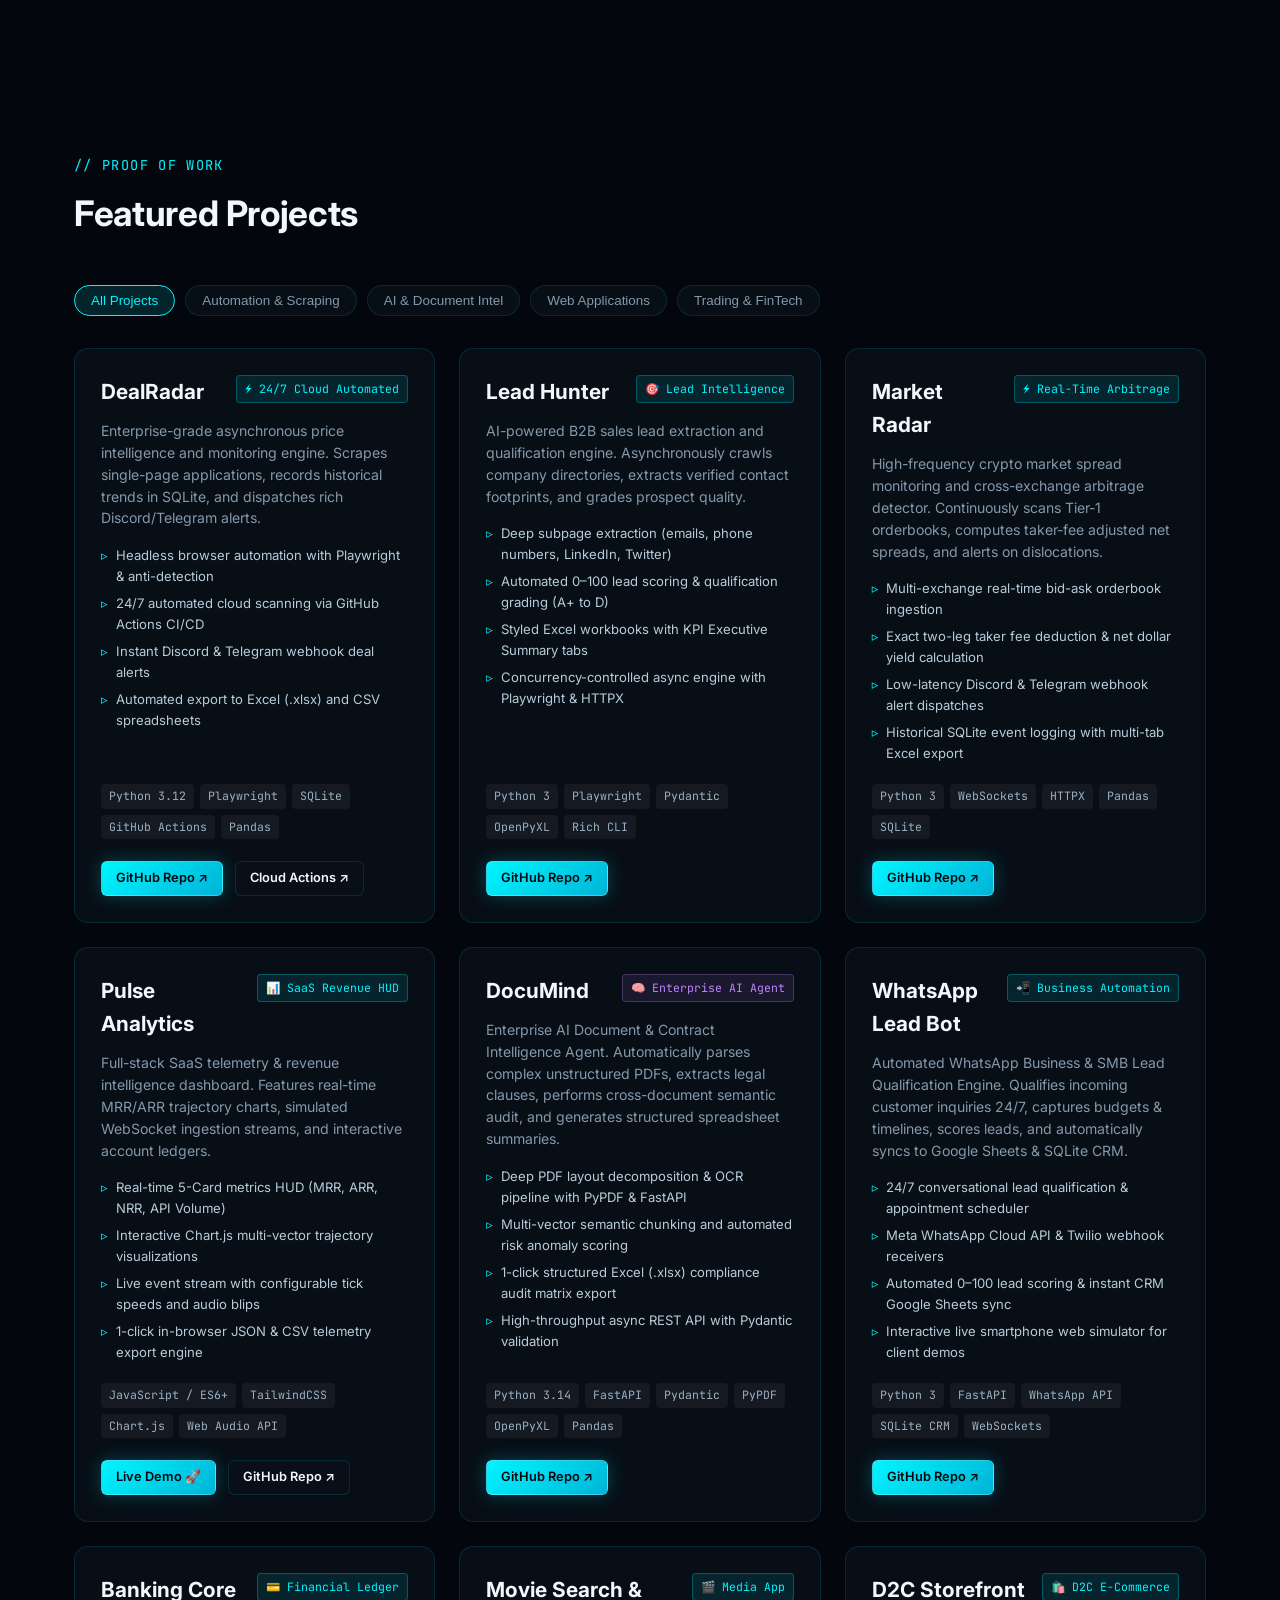
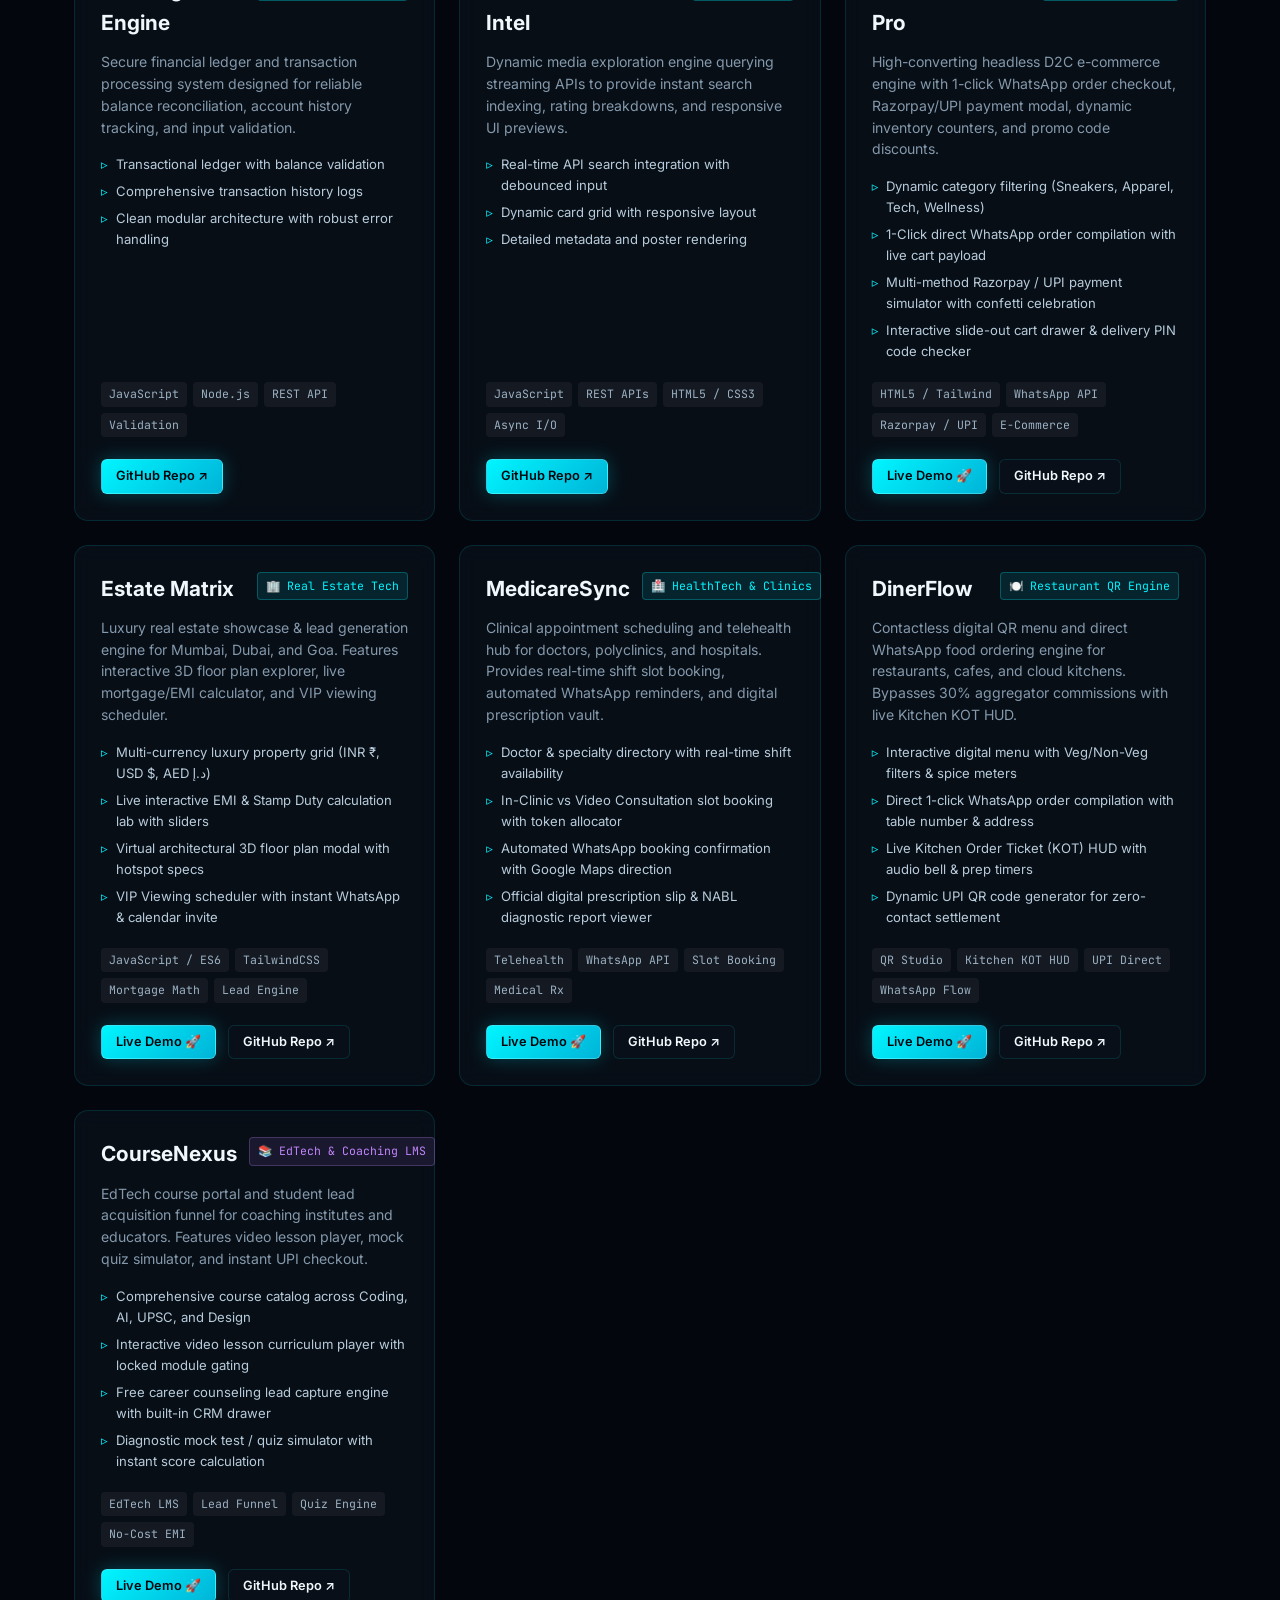
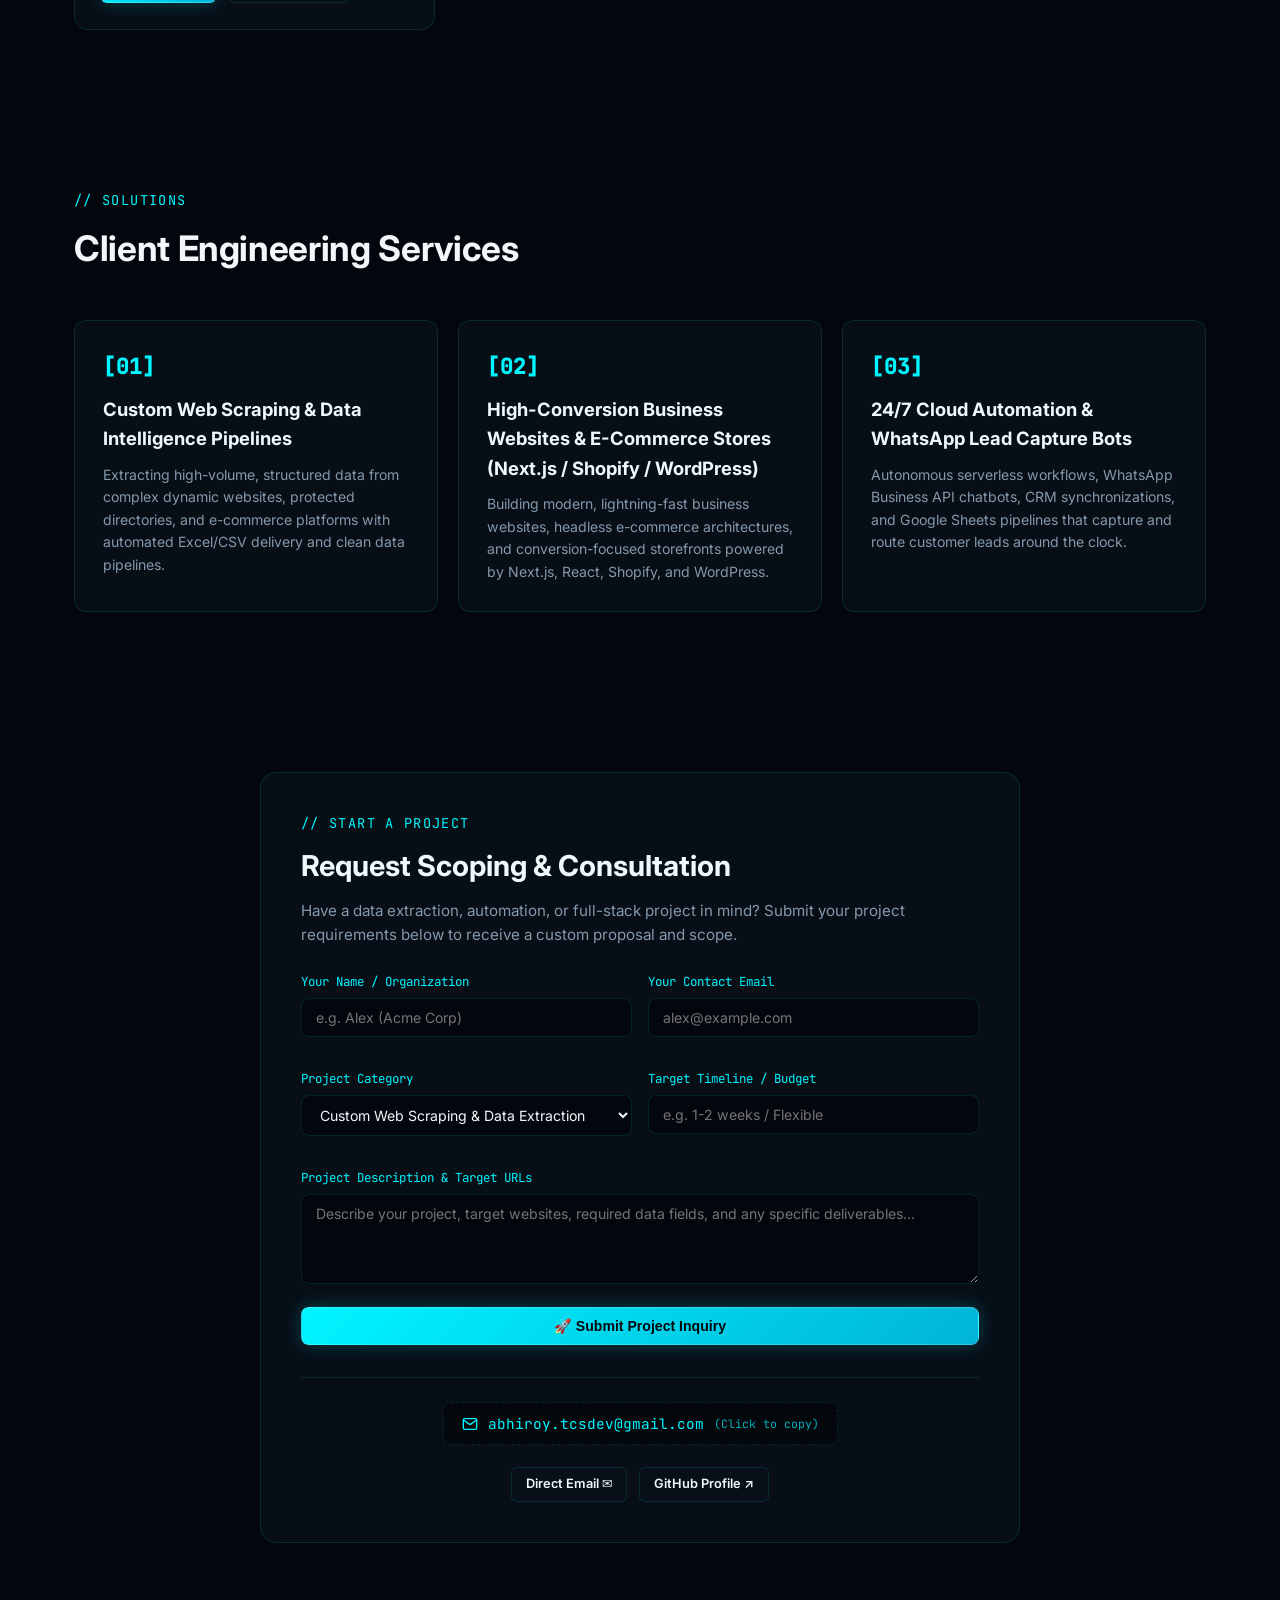
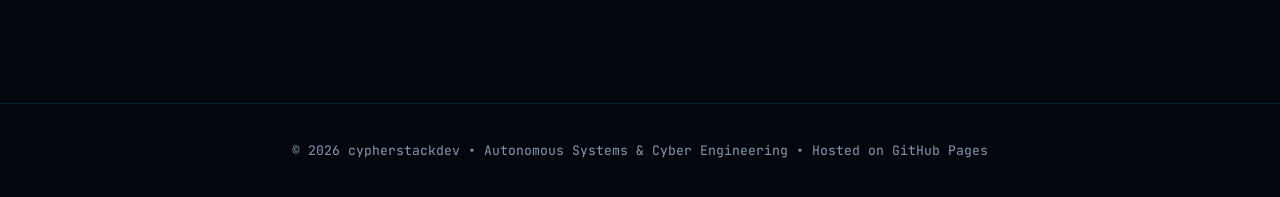
==== commit dd1923fc: "feat: add 5 full-stack sector engines with live interactive demos (D2C, Real Estate, Healthcare, Res" ====
--- a/index.html
+++ b/index.html
@@ -446,6 +446,162 @@
           </div>
         </div>
 
+        <!-- Project 8: D2C Storefront Pro -->
+        <div class="project-card" data-category="fullstack">
+          <div>
+            <div class="project-header">
+              <h3 class="project-title">D2C Storefront Pro</h3>
+              <span class="project-badge emerald">🛍️ D2C E-Commerce</span>
+            </div>
+            <p class="project-description">
+              High-converting headless D2C e-commerce engine with 1-click WhatsApp order checkout, Razorpay/UPI payment modal, dynamic inventory counters, and promo code discounts.
+            </p>
+            <ul class="project-features">
+              <li><span class="feature-bullet">▹</span> Dynamic category filtering (Sneakers, Apparel, Tech, Wellness)</li>
+              <li><span class="feature-bullet">▹</span> 1-Click direct WhatsApp order compilation with live cart payload</li>
+              <li><span class="feature-bullet">▹</span> Multi-method Razorpay / UPI payment simulator with confetti celebration</li>
+              <li><span class="feature-bullet">▹</span> Interactive slide-out cart drawer & delivery PIN code checker</li>
+            </ul>
+          </div>
+          <div>
+            <div class="project-tech-stack">
+              <span class="tech-tag">HTML5 / Tailwind</span>
+              <span class="tech-tag">WhatsApp API</span>
+              <span class="tech-tag">Razorpay / UPI</span>
+              <span class="tech-tag">E-Commerce</span>
+            </div>
+            <div class="project-links">
+              <a href="demos/d2c-storefront/" target="_blank" class="btn btn-primary btn-sm">Live Demo 🚀</a>
+              <a href="https://github.com/cypherstackdev/d2c-storefront-pro" target="_blank" class="btn btn-secondary btn-sm">GitHub Repo ↗</a>
+            </div>
+          </div>
+        </div>
+
+        <!-- Project 9: Estate Matrix -->
+        <div class="project-card" data-category="fullstack">
+          <div>
+            <div class="project-header">
+              <h3 class="project-title">Estate Matrix</h3>
+              <span class="project-badge gold">🏢 Real Estate Tech</span>
+            </div>
+            <p class="project-description">
+              Luxury real estate showcase & lead generation engine for Mumbai, Dubai, and Goa. Features interactive 3D floor plan explorer, live mortgage/EMI calculator, and VIP viewing scheduler.
+            </p>
+            <ul class="project-features">
+              <li><span class="feature-bullet">▹</span> Multi-currency luxury property grid (INR ₹, USD $, AED د.إ)</li>
+              <li><span class="feature-bullet">▹</span> Live interactive EMI & Stamp Duty calculation lab with sliders</li>
+              <li><span class="feature-bullet">▹</span> Virtual architectural 3D floor plan modal with hotspot specs</li>
+              <li><span class="feature-bullet">▹</span> VIP Viewing scheduler with instant WhatsApp & calendar invite</li>
+            </ul>
+          </div>
+          <div>
+            <div class="project-tech-stack">
+              <span class="tech-tag">JavaScript / ES6</span>
+              <span class="tech-tag">TailwindCSS</span>
+              <span class="tech-tag">Mortgage Math</span>
+              <span class="tech-tag">Lead Engine</span>
+            </div>
+            <div class="project-links">
+              <a href="demos/estate-matrix/" target="_blank" class="btn btn-primary btn-sm">Live Demo 🚀</a>
+              <a href="https://github.com/cypherstackdev/estate-matrix" target="_blank" class="btn btn-secondary btn-sm">GitHub Repo ↗</a>
+            </div>
+          </div>
+        </div>
+
+        <!-- Project 10: MedicareSync -->
+        <div class="project-card" data-category="automation">
+          <div>
+            <div class="project-header">
+              <h3 class="project-title">MedicareSync</h3>
+              <span class="project-badge">🏥 HealthTech & Clinics</span>
+            </div>
+            <p class="project-description">
+              Clinical appointment scheduling and telehealth hub for doctors, polyclinics, and hospitals. Provides real-time shift slot booking, automated WhatsApp reminders, and digital prescription vault.
+            </p>
+            <ul class="project-features">
+              <li><span class="feature-bullet">▹</span> Doctor & specialty directory with real-time shift availability</li>
+              <li><span class="feature-bullet">▹</span> In-Clinic vs Video Consultation slot booking with token allocator</li>
+              <li><span class="feature-bullet">▹</span> Automated WhatsApp booking confirmation with Google Maps direction</li>
+              <li><span class="feature-bullet">▹</span> Official digital prescription slip & NABL diagnostic report viewer</li>
+            </ul>
+          </div>
+          <div>
+            <div class="project-tech-stack">
+              <span class="tech-tag">Telehealth</span>
+              <span class="tech-tag">WhatsApp API</span>
+              <span class="tech-tag">Slot Booking</span>
+              <span class="tech-tag">Medical Rx</span>
+            </div>
+            <div class="project-links">
+              <a href="demos/medicare-sync/" target="_blank" class="btn btn-primary btn-sm">Live Demo 🚀</a>
+              <a href="https://github.com/cypherstackdev/medicare-sync" target="_blank" class="btn btn-secondary btn-sm">GitHub Repo ↗</a>
+            </div>
+          </div>
+        </div>
+
+        <!-- Project 11: DinerFlow -->
+        <div class="project-card" data-category="fullstack">
+          <div>
+            <div class="project-header">
+              <h3 class="project-title">DinerFlow</h3>
+              <span class="project-badge orange">🍽️ Restaurant QR Engine</span>
+            </div>
+            <p class="project-description">
+              Contactless digital QR menu and direct WhatsApp food ordering engine for restaurants, cafes, and cloud kitchens. Bypasses 30% aggregator commissions with live Kitchen KOT HUD.
+            </p>
+            <ul class="project-features">
+              <li><span class="feature-bullet">▹</span> Interactive digital menu with Veg/Non-Veg filters & spice meters</li>
+              <li><span class="feature-bullet">▹</span> Direct 1-click WhatsApp order compilation with table number & address</li>
+              <li><span class="feature-bullet">▹</span> Live Kitchen Order Ticket (KOT) HUD with audio bell & prep timers</li>
+              <li><span class="feature-bullet">▹</span> Dynamic UPI QR code generator for zero-contact settlement</li>
+            </ul>
+          </div>
+          <div>
+            <div class="project-tech-stack">
+              <span class="tech-tag">QR Studio</span>
+              <span class="tech-tag">Kitchen KOT HUD</span>
+              <span class="tech-tag">UPI Direct</span>
+              <span class="tech-tag">WhatsApp Flow</span>
+            </div>
+            <div class="project-links">
+              <a href="demos/diner-flow/" target="_blank" class="btn btn-primary btn-sm">Live Demo 🚀</a>
+              <a href="https://github.com/cypherstackdev/diner-flow" target="_blank" class="btn btn-secondary btn-sm">GitHub Repo ↗</a>
+            </div>
+          </div>
+        </div>
+
+        <!-- Project 12: CourseNexus -->
+        <div class="project-card" data-category="fullstack">
+          <div>
+            <div class="project-header">
+              <h3 class="project-title">CourseNexus</h3>
+              <span class="project-badge purple">📚 EdTech & Coaching LMS</span>
+            </div>
+            <p class="project-description">
+              EdTech course portal and student lead acquisition funnel for coaching institutes and educators. Features video lesson player, mock quiz simulator, and instant UPI checkout.
+            </p>
+            <ul class="project-features">
+              <li><span class="feature-bullet">▹</span> Comprehensive course catalog across Coding, AI, UPSC, and Design</li>
+              <li><span class="feature-bullet">▹</span> Interactive video lesson curriculum player with locked module gating</li>
+              <li><span class="feature-bullet">▹</span> Free career counseling lead capture engine with built-in CRM drawer</li>
+              <li><span class="feature-bullet">▹</span> Diagnostic mock test / quiz simulator with instant score calculation</li>
+            </ul>
+          </div>
+          <div>
+            <div class="project-tech-stack">
+              <span class="tech-tag">EdTech LMS</span>
+              <span class="tech-tag">Lead Funnel</span>
+              <span class="tech-tag">Quiz Engine</span>
+              <span class="tech-tag">No-Cost EMI</span>
+            </div>
+            <div class="project-links">
+              <a href="demos/course-nexus/" target="_blank" class="btn btn-primary btn-sm">Live Demo 🚀</a>
+              <a href="https://github.com/cypherstackdev/course-nexus" target="_blank" class="btn btn-secondary btn-sm">GitHub Repo ↗</a>
+            </div>
+          </div>
+        </div>
+
+
       </div>
     </div>
   </section>
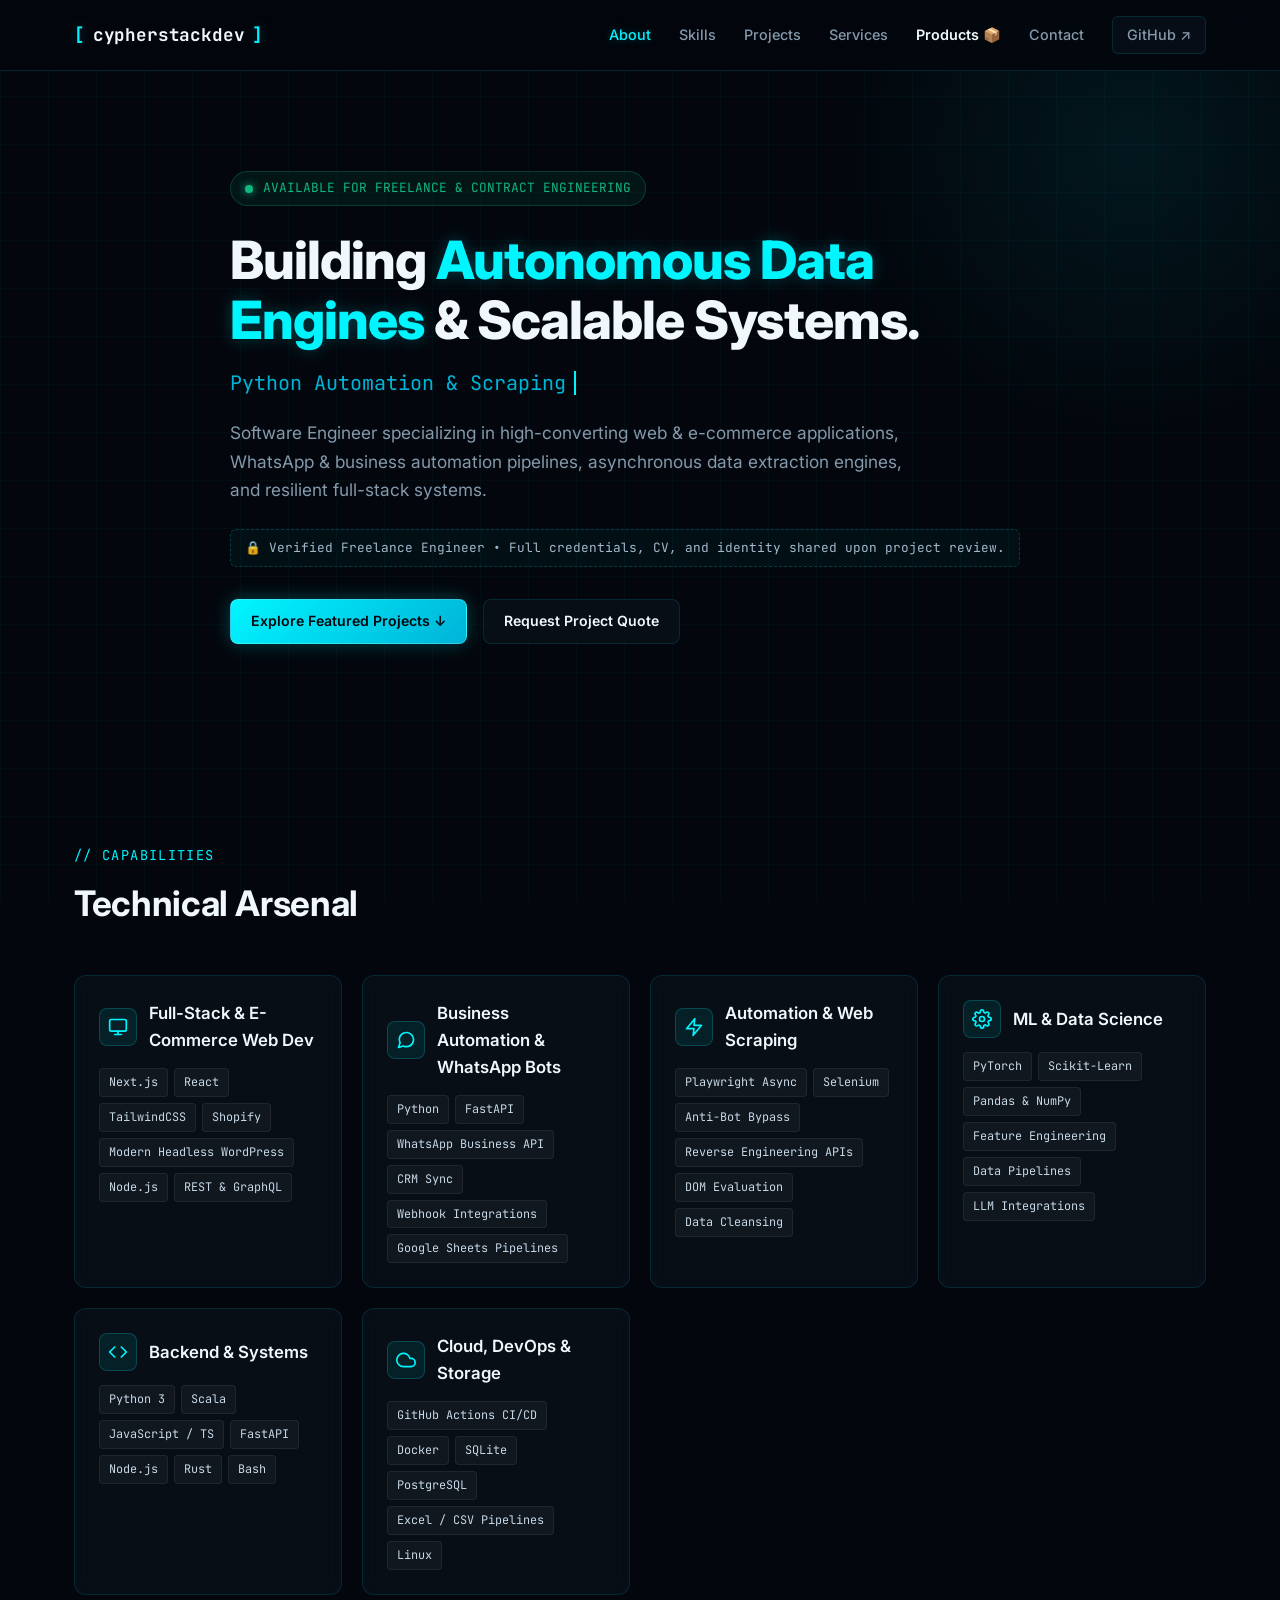
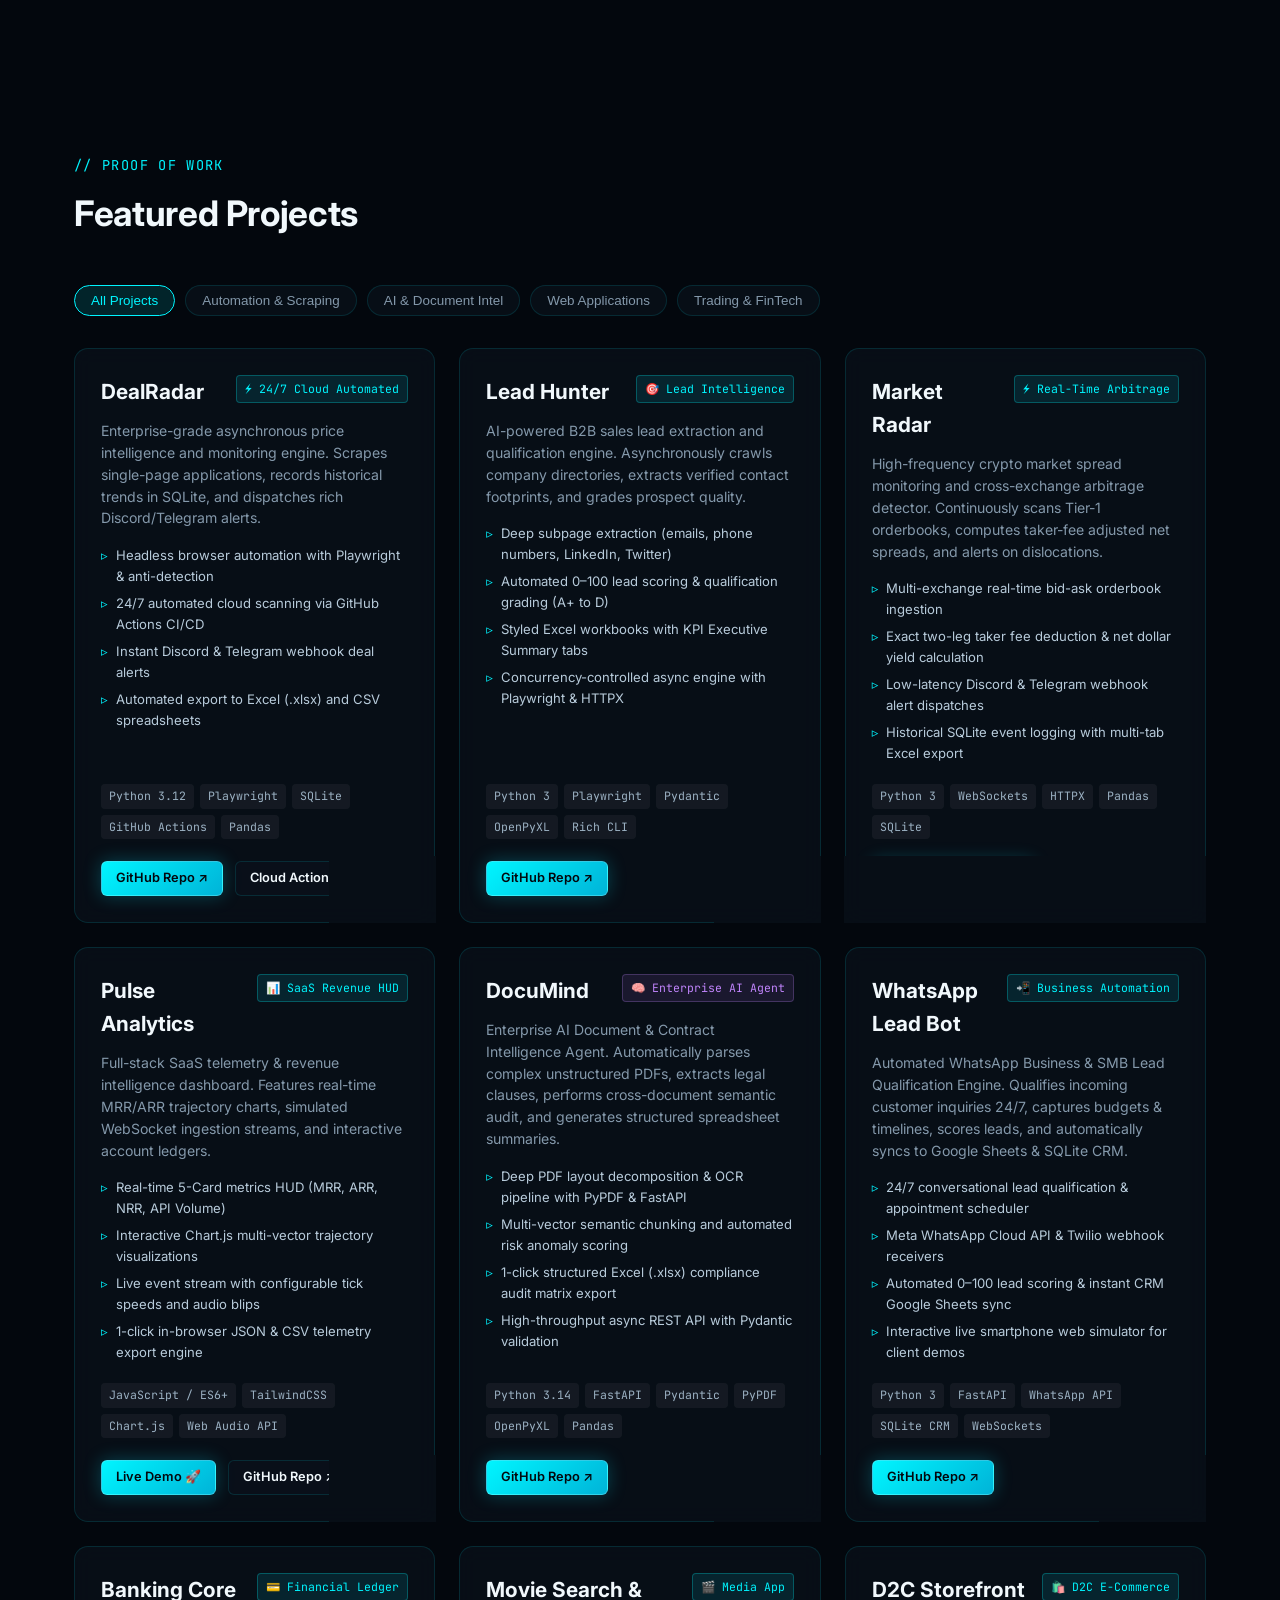
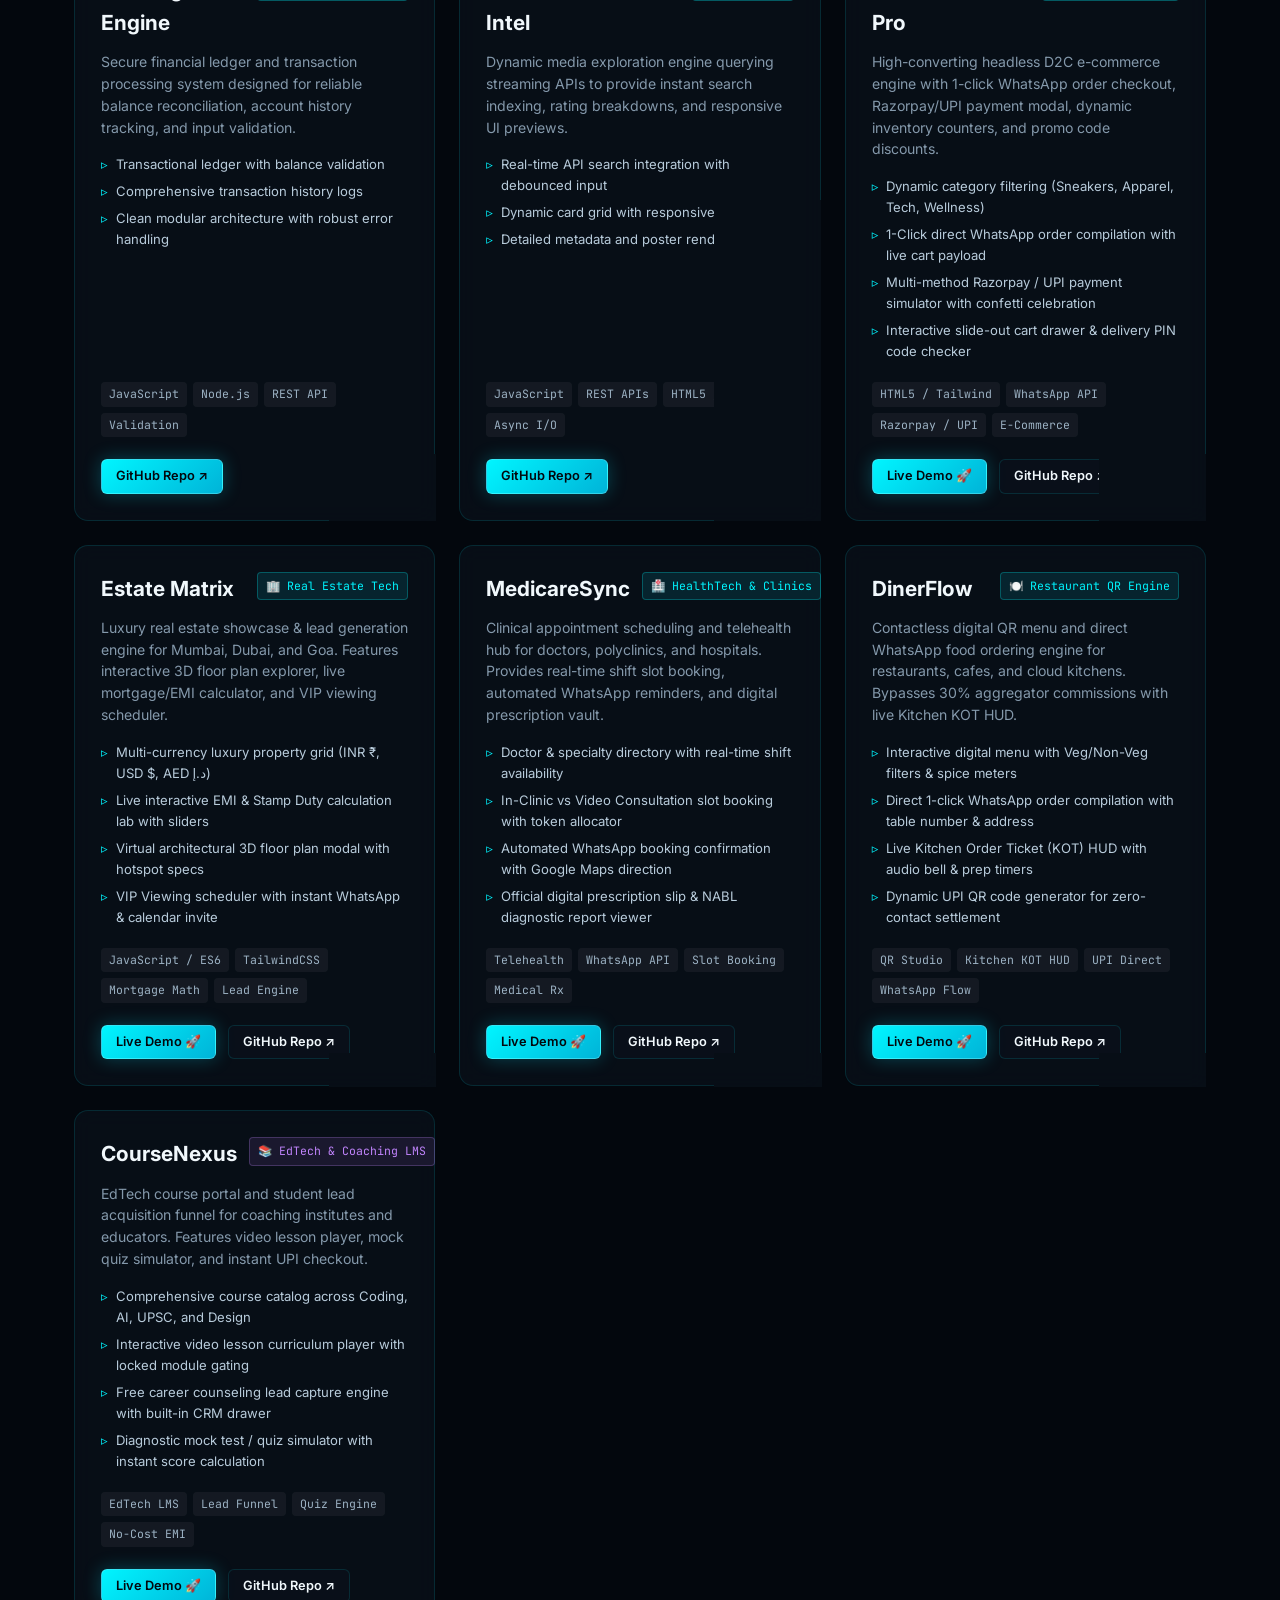
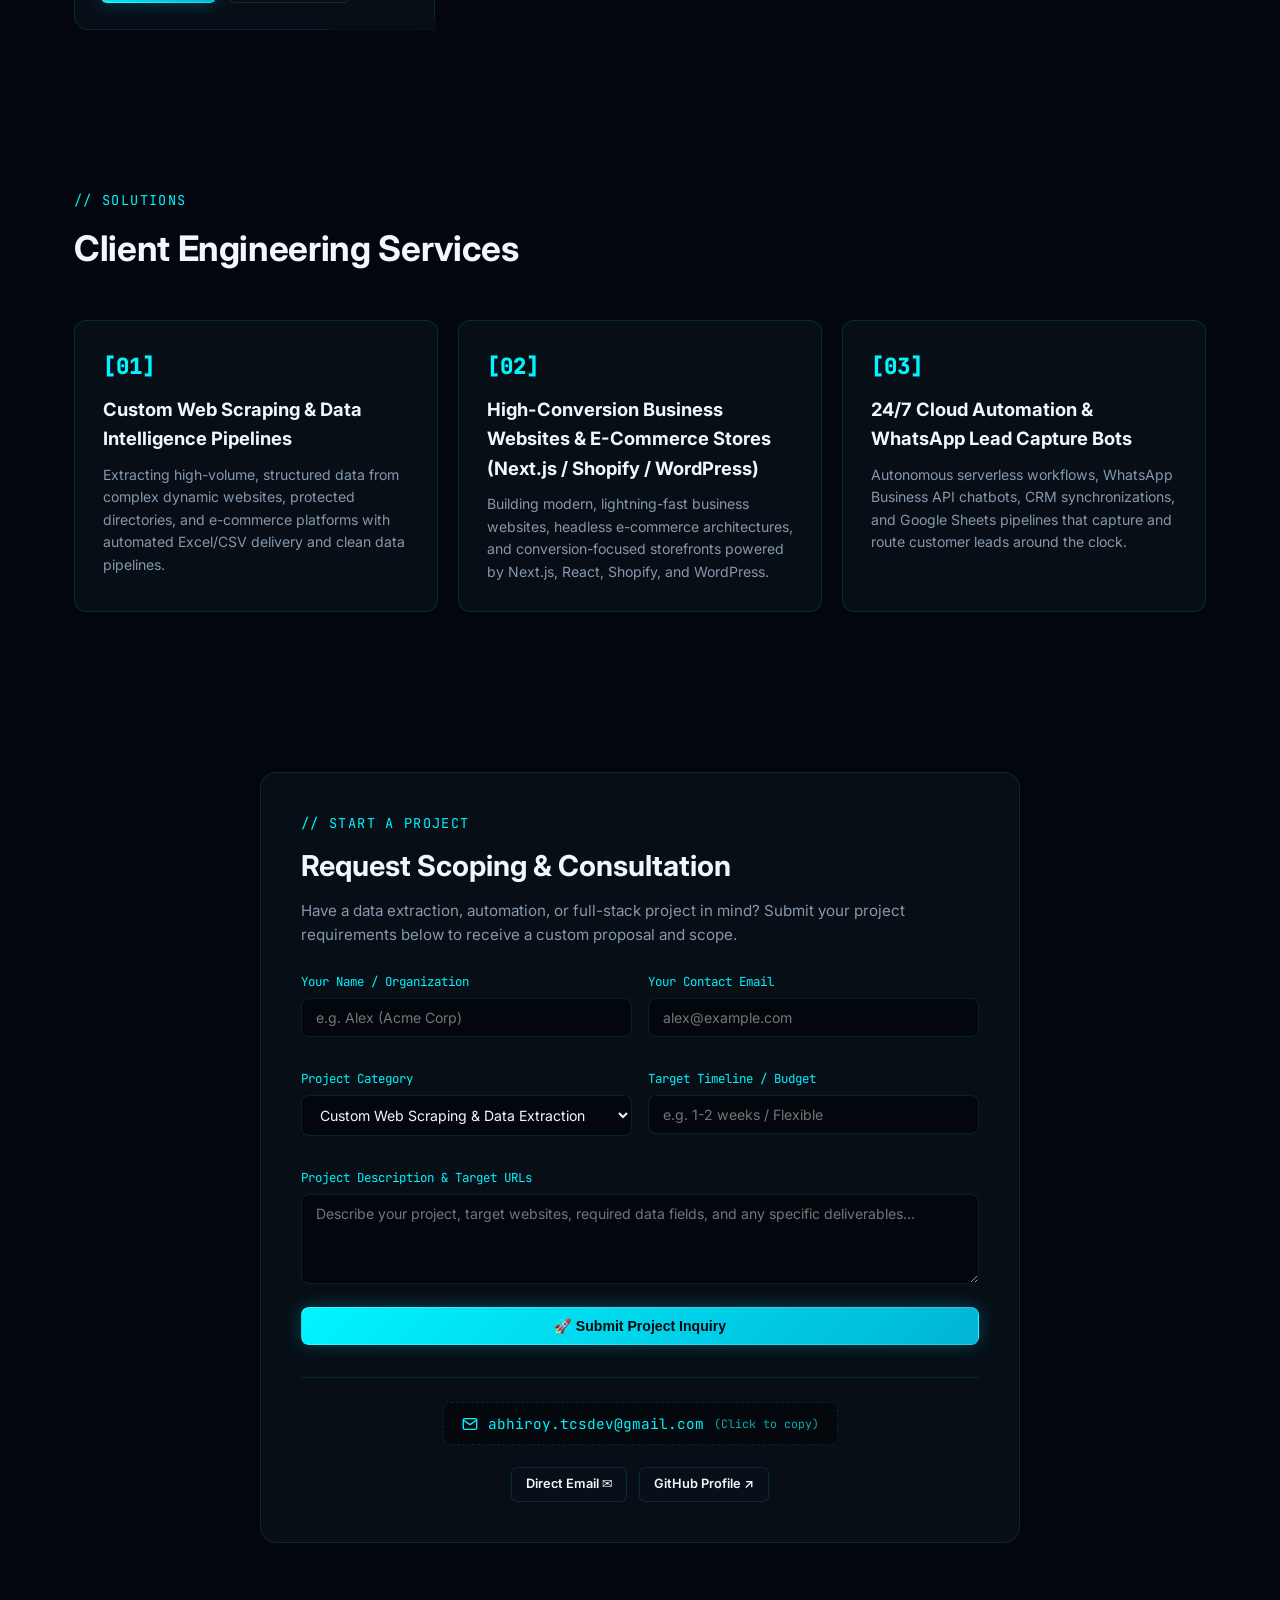
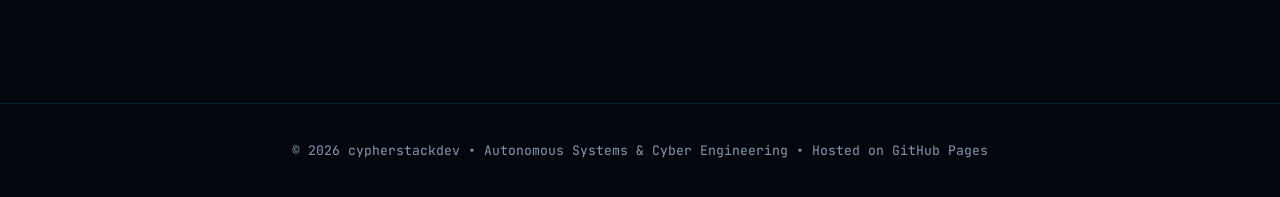
==== commit 0ab52258: "feat(whop): integrate live 9/mo VIP Deal & Arbitrage Alert Hub checkout into products page and portf" ====
--- a/index.html
+++ b/index.html
@@ -289,7 +289,8 @@
               <span class="tech-tag">SQLite</span>
             </div>
             <div class="project-links">
-              <a href="https://github.com/cypherstackdev/market-radar" target="_blank" class="btn btn-primary btn-sm">GitHub Repo ↗</a>
+              <a href="https://whop.com/cypherstackdev-github-io/vip-deal-arbitrage-alerts" target="_blank" class="btn btn-primary btn-sm" style="background: linear-gradient(135deg, #a855f7, #7c3aed); border-color: #a855f7;">⚡ VIP Alerts ($19/mo)</a>
+              <a href="https://github.com/cypherstackdev/market-radar" target="_blank" class="btn btn-secondary btn-sm">GitHub Repo ↗</a>
             </div>
           </div>
         </div>
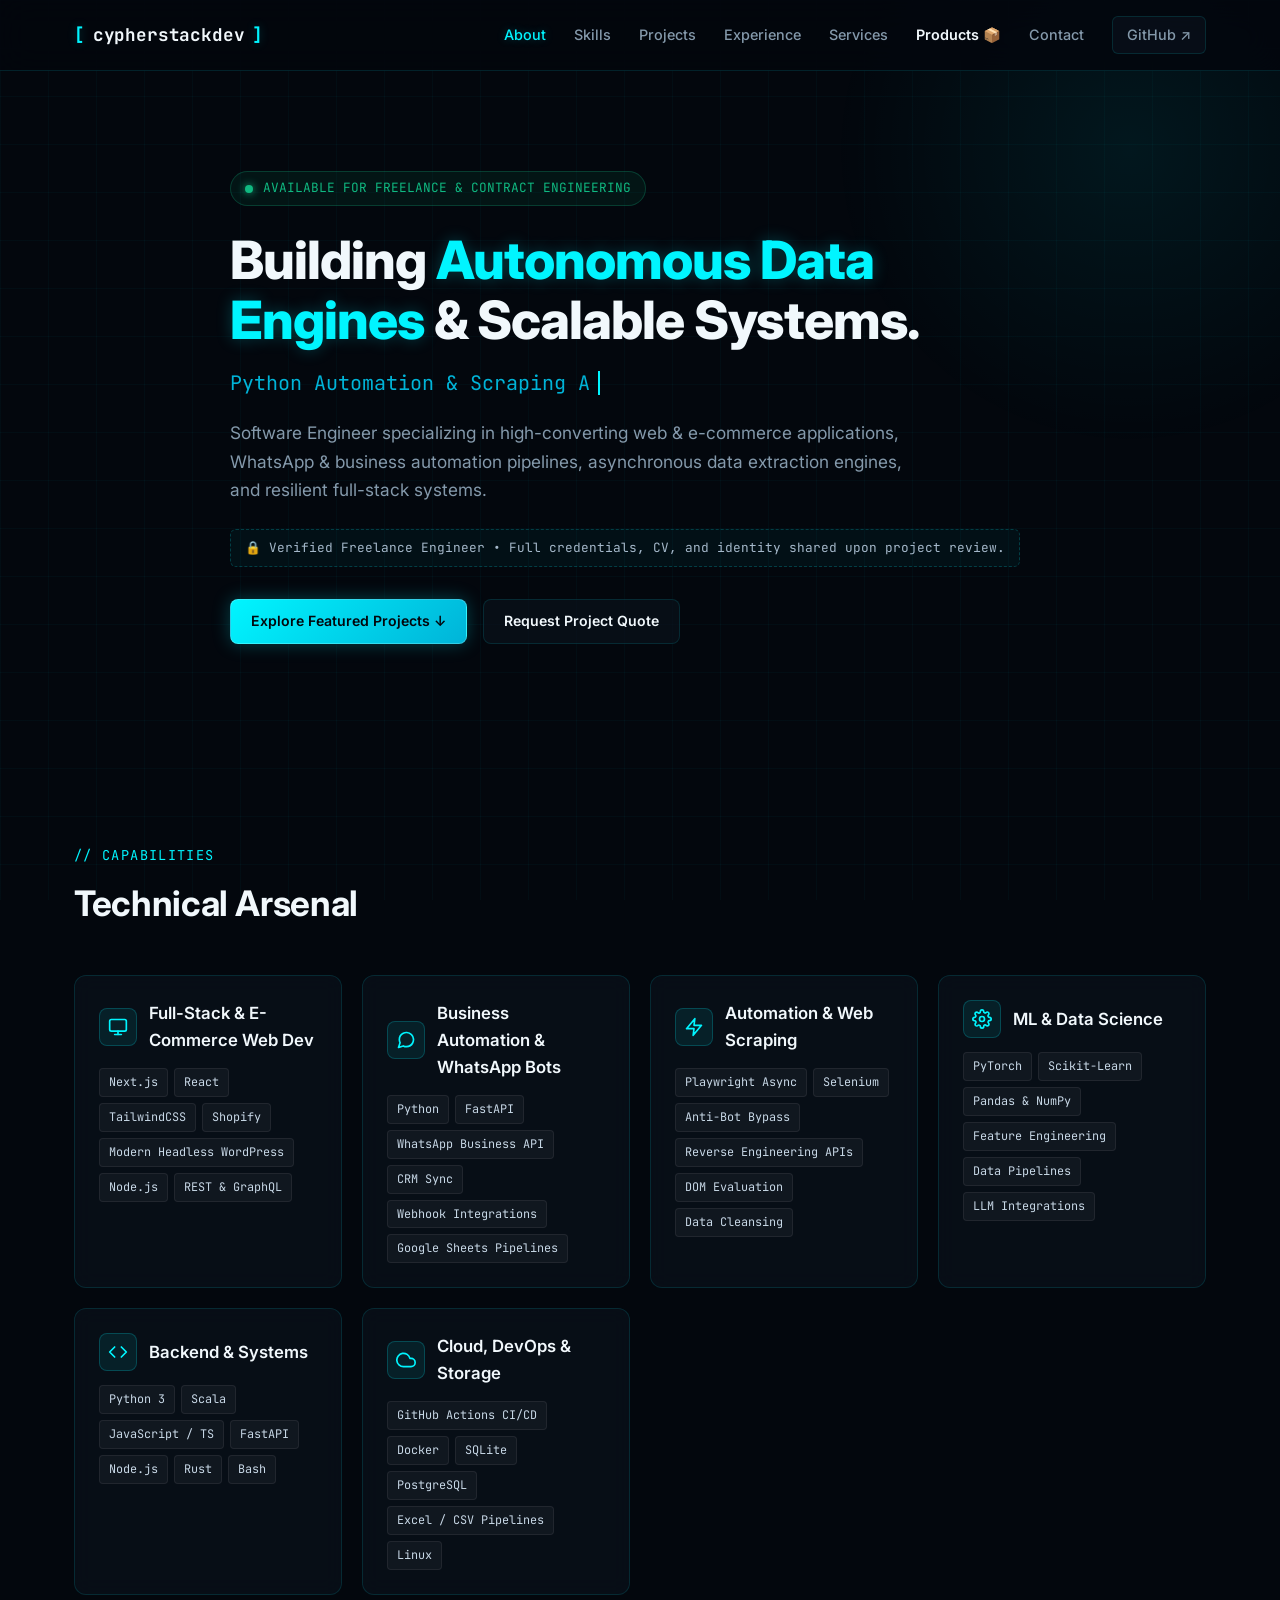
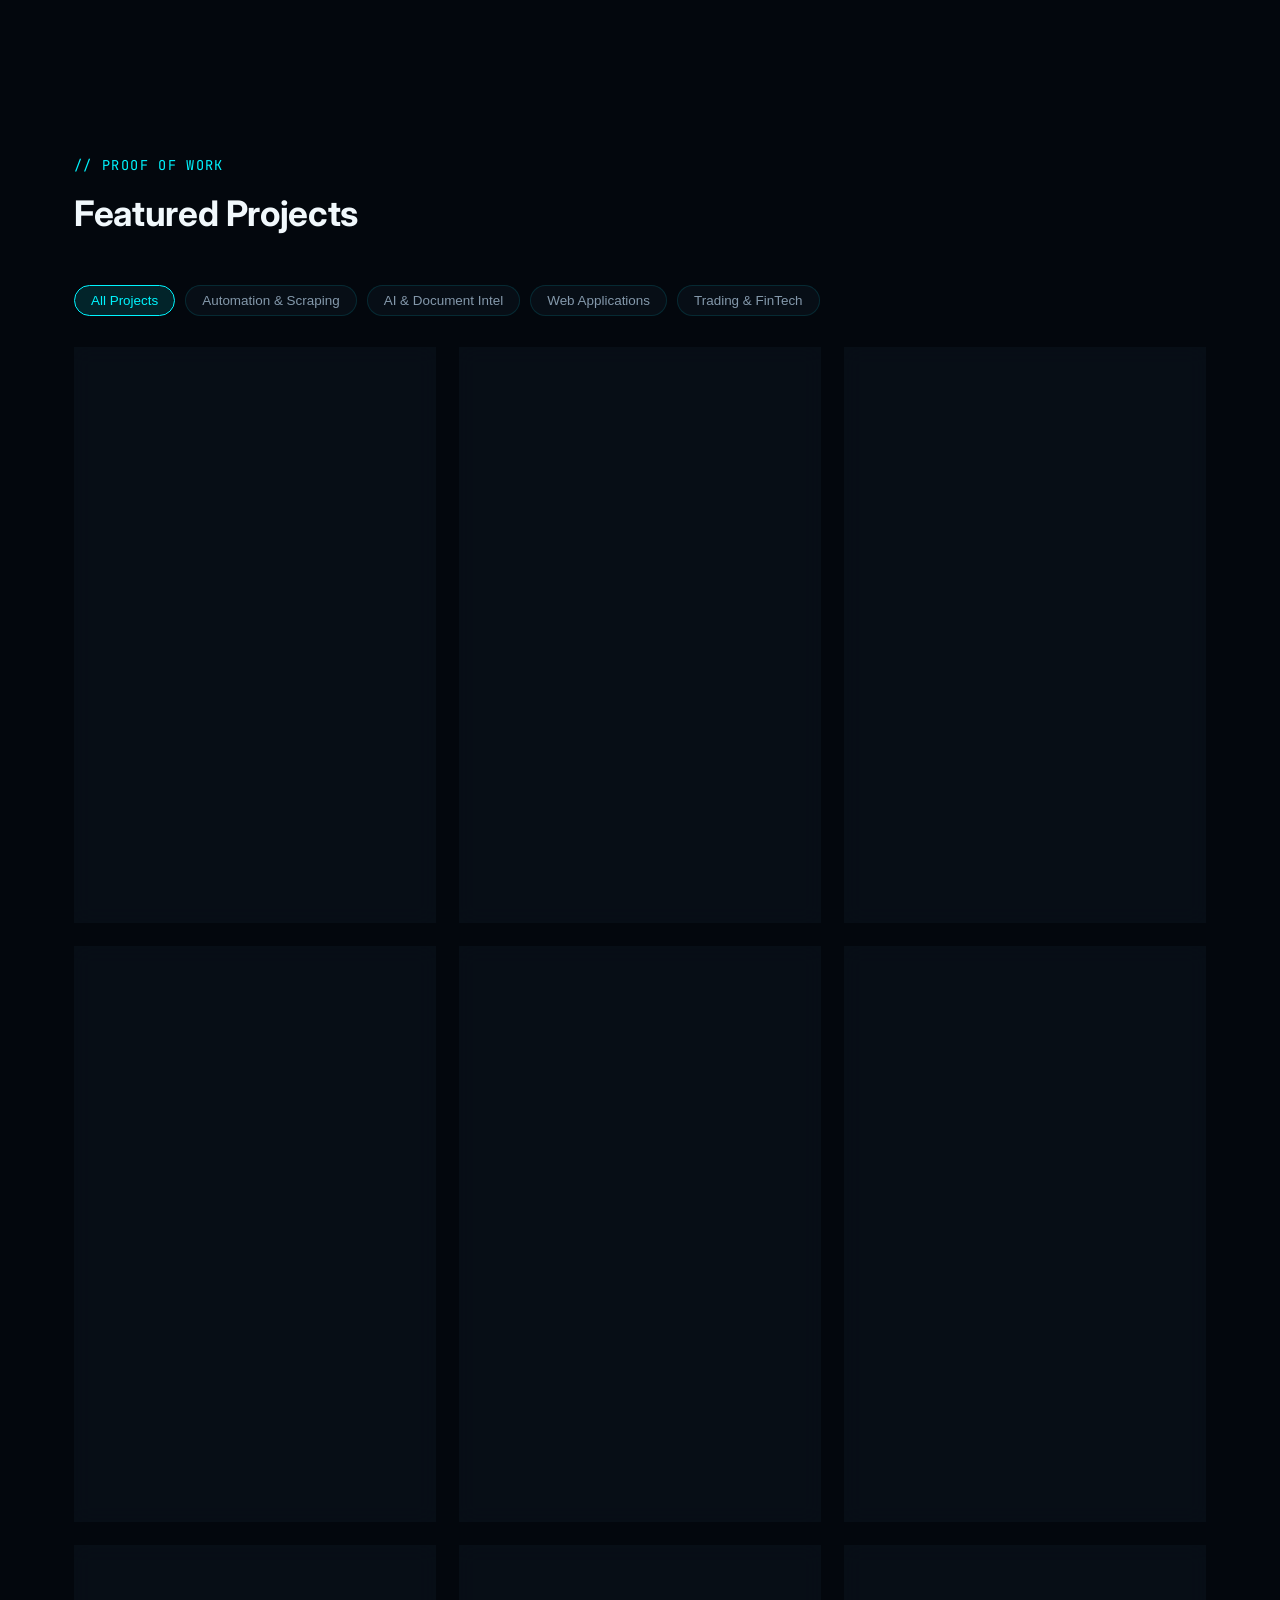
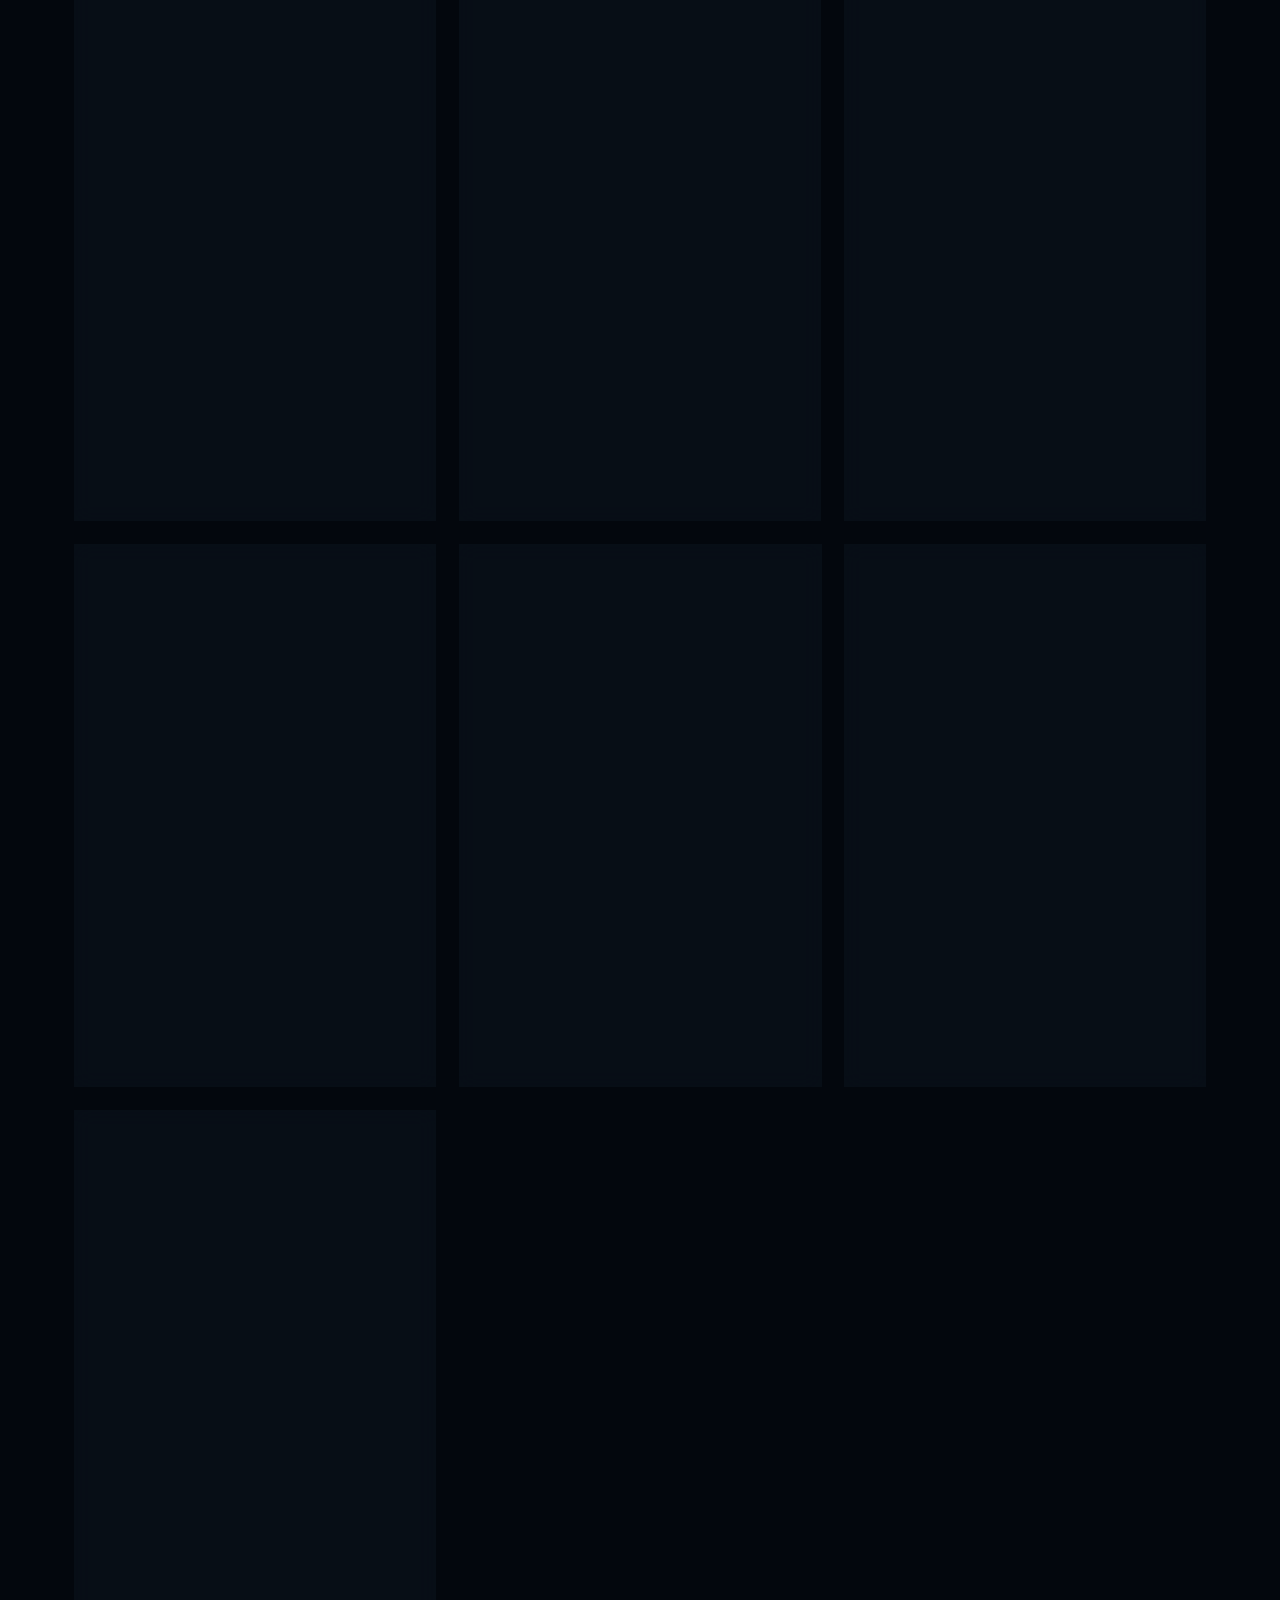
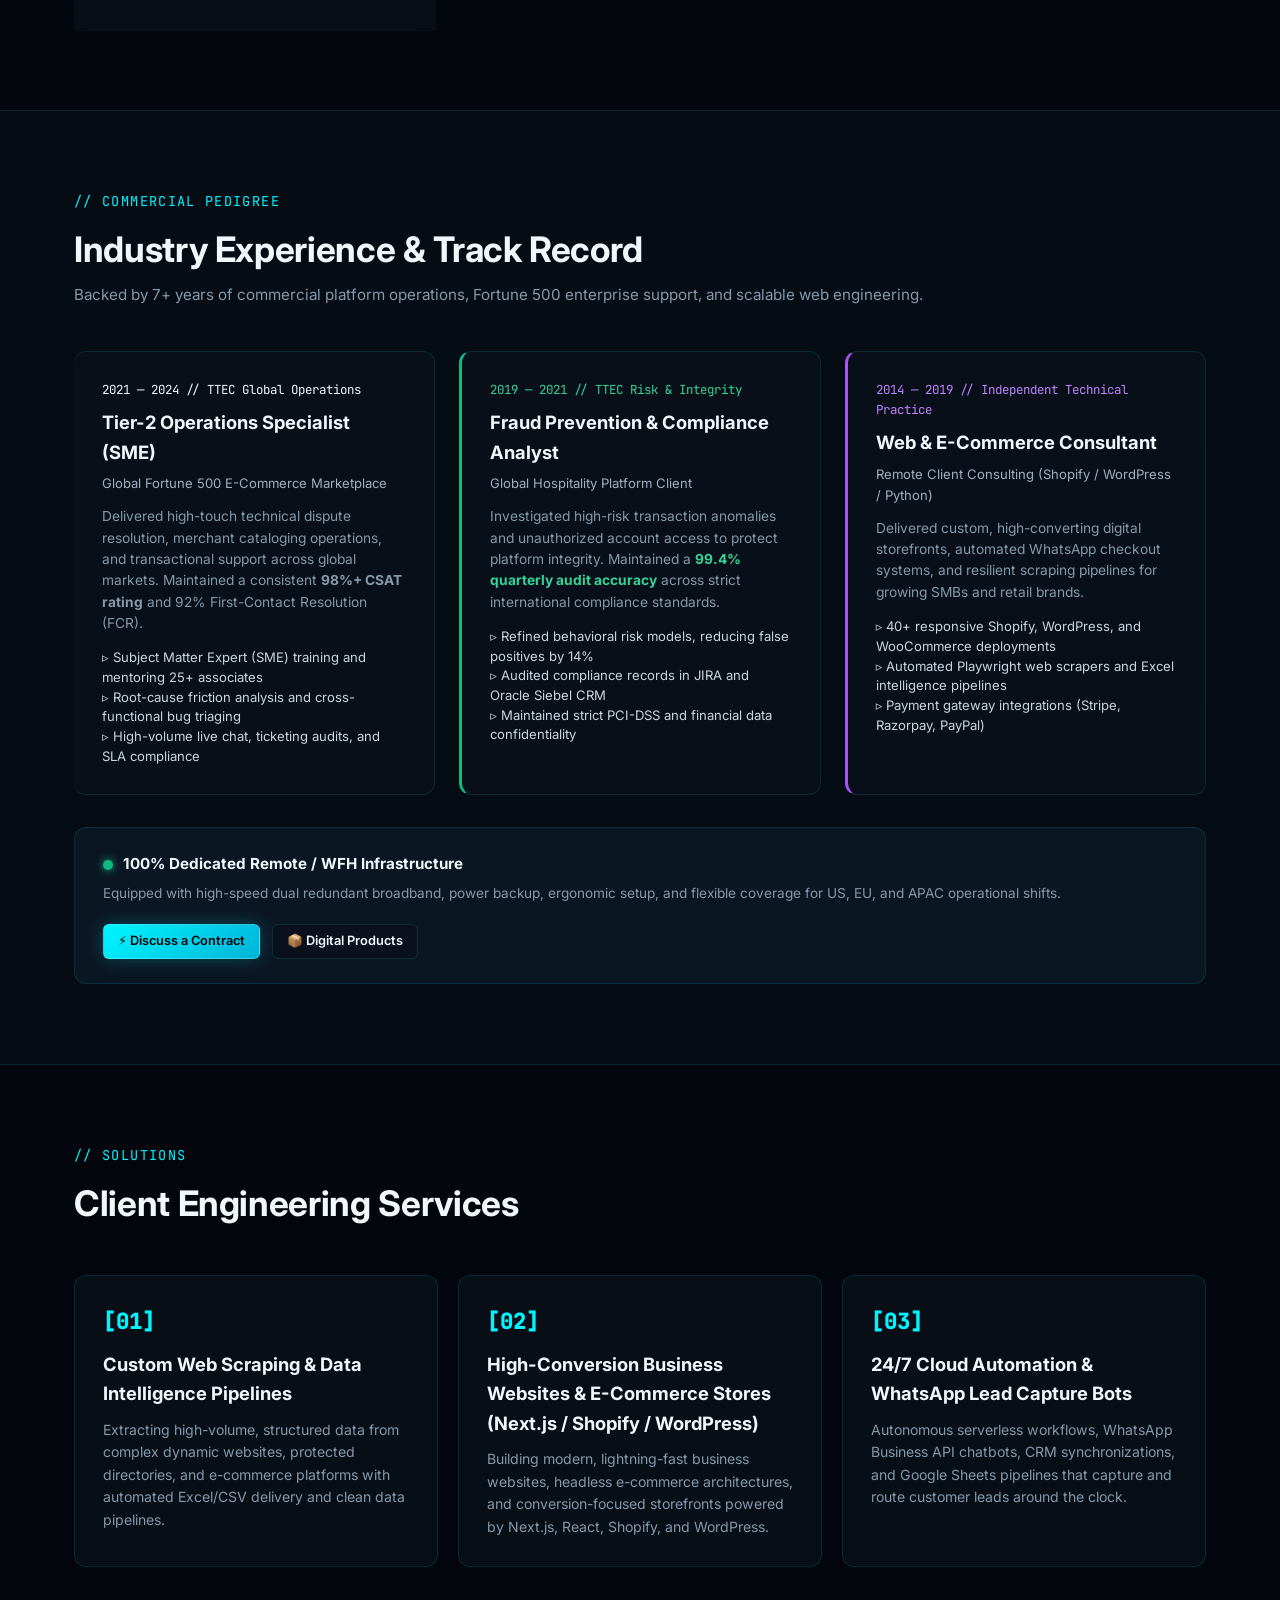
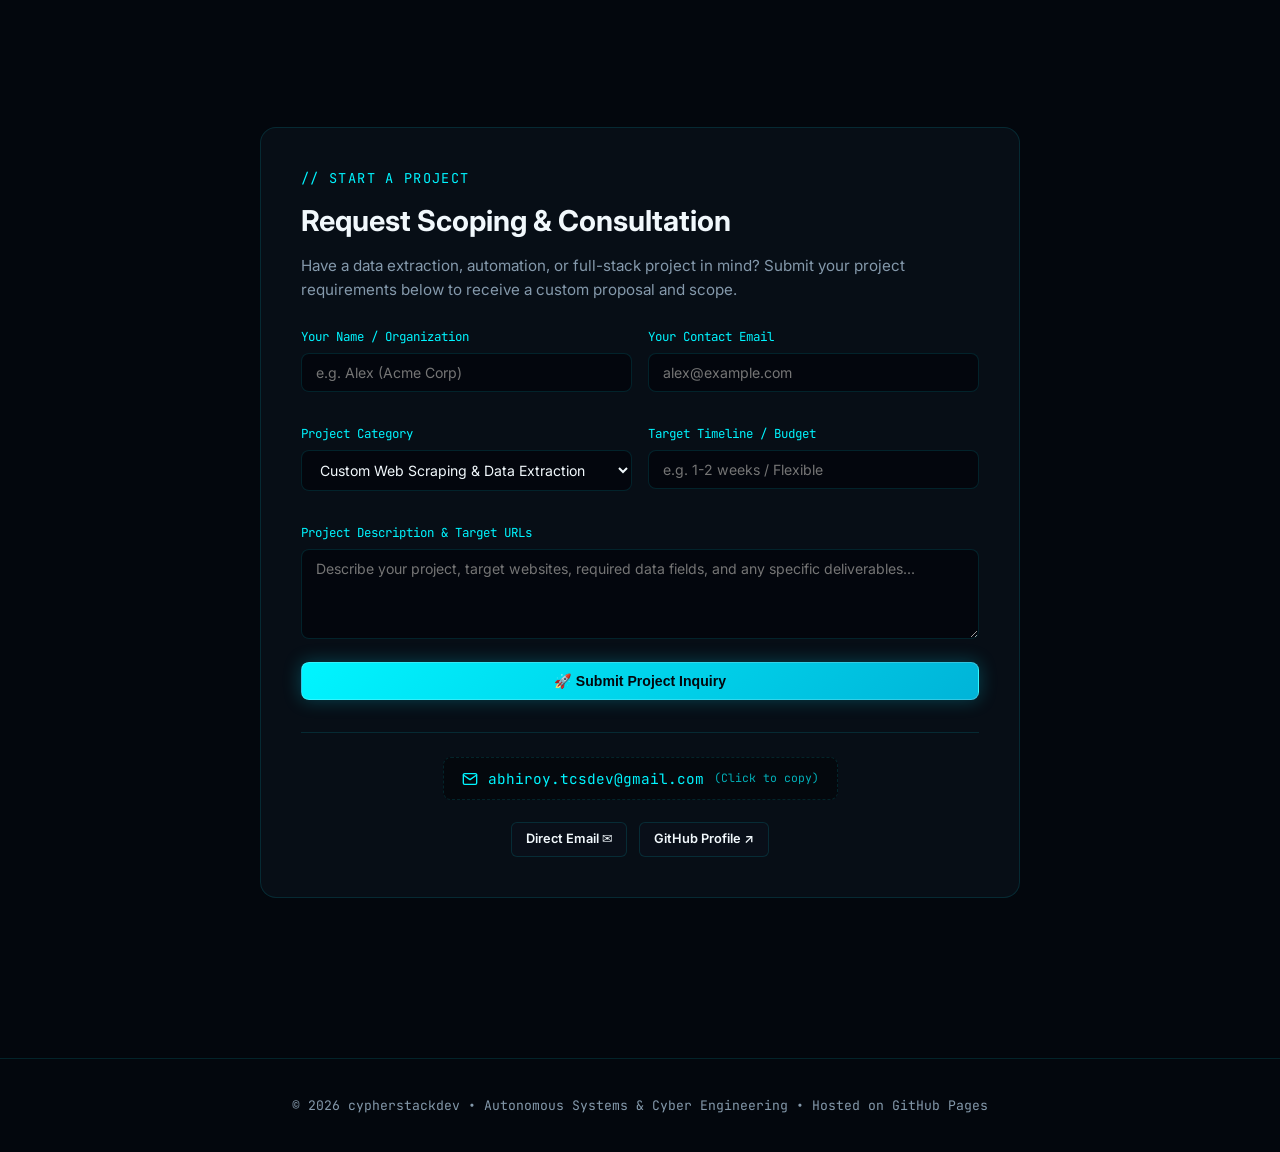
==== commit b913c52e: "feat(experience): add anonymous commercial pedigree & remote track record section" ====
--- a/index.html
+++ b/index.html
@@ -24,6 +24,7 @@
         <li><a href="#about" class="active">About</a></li>
         <li><a href="#skills">Skills</a></li>
         <li><a href="#projects">Projects</a></li>
+        <li><a href="#experience">Experience</a></li>
         <li><a href="#services">Services</a></li>
         <li><a href="products/" style="color: var(--primary); font-weight: 600;">Products 📦</a></li>
         <li><a href="#contact">Contact</a></li>
@@ -604,6 +605,88 @@
 
 
       </div>
+    </div>
+  </section>
+
+
+  <!-- Commercial Pedigree & Track Record Section -->
+  <section id="experience" style="background: rgba(8, 15, 24, 0.7); border-top: 1px solid var(--border-subtle); border-bottom: 1px solid var(--border-subtle); padding: 80px 0;">
+    <div class="container">
+      <div class="section-header">
+        <span class="section-tag">// Commercial Pedigree</span>
+        <h2 class="section-title">Industry Experience & Track Record</h2>
+        <p style="color: var(--text-muted); font-size: 0.95rem; margin-top: 6px;">
+          Backed by 7+ years of commercial platform operations, Fortune 500 enterprise support, and scalable web engineering.
+        </p>
+      </div>
+
+      <!-- Experience Grid -->
+      <div style="display: grid; grid-template-columns: repeat(auto-fit, minmax(320px, 1fr)); gap: 24px; margin-top: 36px;">
+        
+        <!-- Milestone 1 -->
+        <div class="service-card" style="border-left: 3px solid var(--primary); position: relative;">
+          <div style="font-family: var(--font-mono); font-size: 0.78rem; color: var(--primary); margin-bottom: 8px;">2021 — 2024 // TTEC Global Operations</div>
+          <h3 style="font-size: 1.15rem; color: var(--text-main); margin-bottom: 6px; font-weight: 700;">Tier-2 Operations Specialist (SME)</h3>
+          <div style="font-size: 0.82rem; color: #a0aec0; margin-bottom: 12px;">Global Fortune 500 E-Commerce Marketplace</div>
+          <p style="color: var(--text-muted); font-size: 0.86rem; line-height: 1.55; margin-bottom: 14px;">
+            Delivered high-touch technical dispute resolution, merchant cataloging operations, and transactional support across global markets. Maintained a consistent <strong style="color: var(--primary);">98%+ CSAT rating</strong> and 92% First-Contact Resolution (FCR).
+          </p>
+          <ul style="list-style: none; padding: 0; font-size: 0.82rem; color: #cbd5e0; line-height: 1.5;">
+            <li>▹ Subject Matter Expert (SME) training and mentoring 25+ associates</li>
+            <li>▹ Root-cause friction analysis and cross-functional bug triaging</li>
+            <li>▹ High-volume live chat, ticketing audits, and SLA compliance</li>
+          </ul>
+        </div>
+
+        <!-- Milestone 2 -->
+        <div class="service-card" style="border-left: 3px solid #10b981; position: relative;">
+          <div style="font-family: var(--font-mono); font-size: 0.78rem; color: #34d399; margin-bottom: 8px;">2019 — 2021 // TTEC Risk & Integrity</div>
+          <h3 style="font-size: 1.15rem; color: var(--text-main); margin-bottom: 6px; font-weight: 700;">Fraud Prevention & Compliance Analyst</h3>
+          <div style="font-size: 0.82rem; color: #a0aec0; margin-bottom: 12px;">Global Hospitality Platform Client</div>
+          <p style="color: var(--text-muted); font-size: 0.86rem; line-height: 1.55; margin-bottom: 14px;">
+            Investigated high-risk transaction anomalies and unauthorized account access to protect platform integrity. Maintained a <strong style="color: #34d399;">99.4% quarterly audit accuracy</strong> across strict international compliance standards.
+          </p>
+          <ul style="list-style: none; padding: 0; font-size: 0.82rem; color: #cbd5e0; line-height: 1.5;">
+            <li>▹ Refined behavioral risk models, reducing false positives by 14%</li>
+            <li>▹ Audited compliance records in JIRA and Oracle Siebel CRM</li>
+            <li>▹ Maintained strict PCI-DSS and financial data confidentiality</li>
+          </ul>
+        </div>
+
+        <!-- Milestone 3 -->
+        <div class="service-card" style="border-left: 3px solid #a855f7; position: relative;">
+          <div style="font-family: var(--font-mono); font-size: 0.78rem; color: #c084fc; margin-bottom: 8px;">2014 — 2019 // Independent Technical Practice</div>
+          <h3 style="font-size: 1.15rem; color: var(--text-main); margin-bottom: 6px; font-weight: 700;">Web & E-Commerce Consultant</h3>
+          <div style="font-size: 0.82rem; color: #a0aec0; margin-bottom: 12px;">Remote Client Consulting (Shopify / WordPress / Python)</div>
+          <p style="color: var(--text-muted); font-size: 0.86rem; line-height: 1.55; margin-bottom: 14px;">
+            Delivered custom, high-converting digital storefronts, automated WhatsApp checkout systems, and resilient scraping pipelines for growing SMBs and retail brands.
+          </p>
+          <ul style="list-style: none; padding: 0; font-size: 0.82rem; color: #cbd5e0; line-height: 1.5;">
+            <li>▹ 40+ responsive Shopify, WordPress, and WooCommerce deployments</li>
+            <li>▹ Automated Playwright web scrapers and Excel intelligence pipelines</li>
+            <li>▹ Payment gateway integrations (Stripe, Razorpay, PayPal)</li>
+          </ul>
+        </div>
+
+      </div>
+
+      <!-- Remote Infrastructure Banner -->
+      <div style="margin-top: 32px; background: rgba(14, 26, 40, 0.75); border: 1px solid var(--border-subtle); border-radius: 12px; padding: 24px 28px; display: flex; justify-content: space-between; align-items: center; flex-wrap: wrap; gap: 20px;">
+        <div>
+          <div style="display: flex; align-items: center; gap: 10px; margin-bottom: 6px;">
+            <span style="display: inline-block; width: 10px; height: 10px; border-radius: 50%; background: #10b981; box-shadow: 0 0 8px #10b981;"></span>
+            <strong style="color: var(--text-main); font-size: 0.95rem;">100% Dedicated Remote / WFH Infrastructure</strong>
+          </div>
+          <div style="color: var(--text-muted); font-size: 0.85rem;">
+            Equipped with high-speed dual redundant broadband, power backup, ergonomic setup, and flexible coverage for US, EU, and APAC operational shifts.
+          </div>
+        </div>
+        <div style="display: flex; gap: 12px; flex-wrap: wrap;">
+          <a href="#contact" class="btn btn-primary btn-sm">⚡ Discuss a Contract</a>
+          <a href="products/" class="btn btn-secondary btn-sm">📦 Digital Products</a>
+        </div>
+      </div>
+
     </div>
   </section>
 
